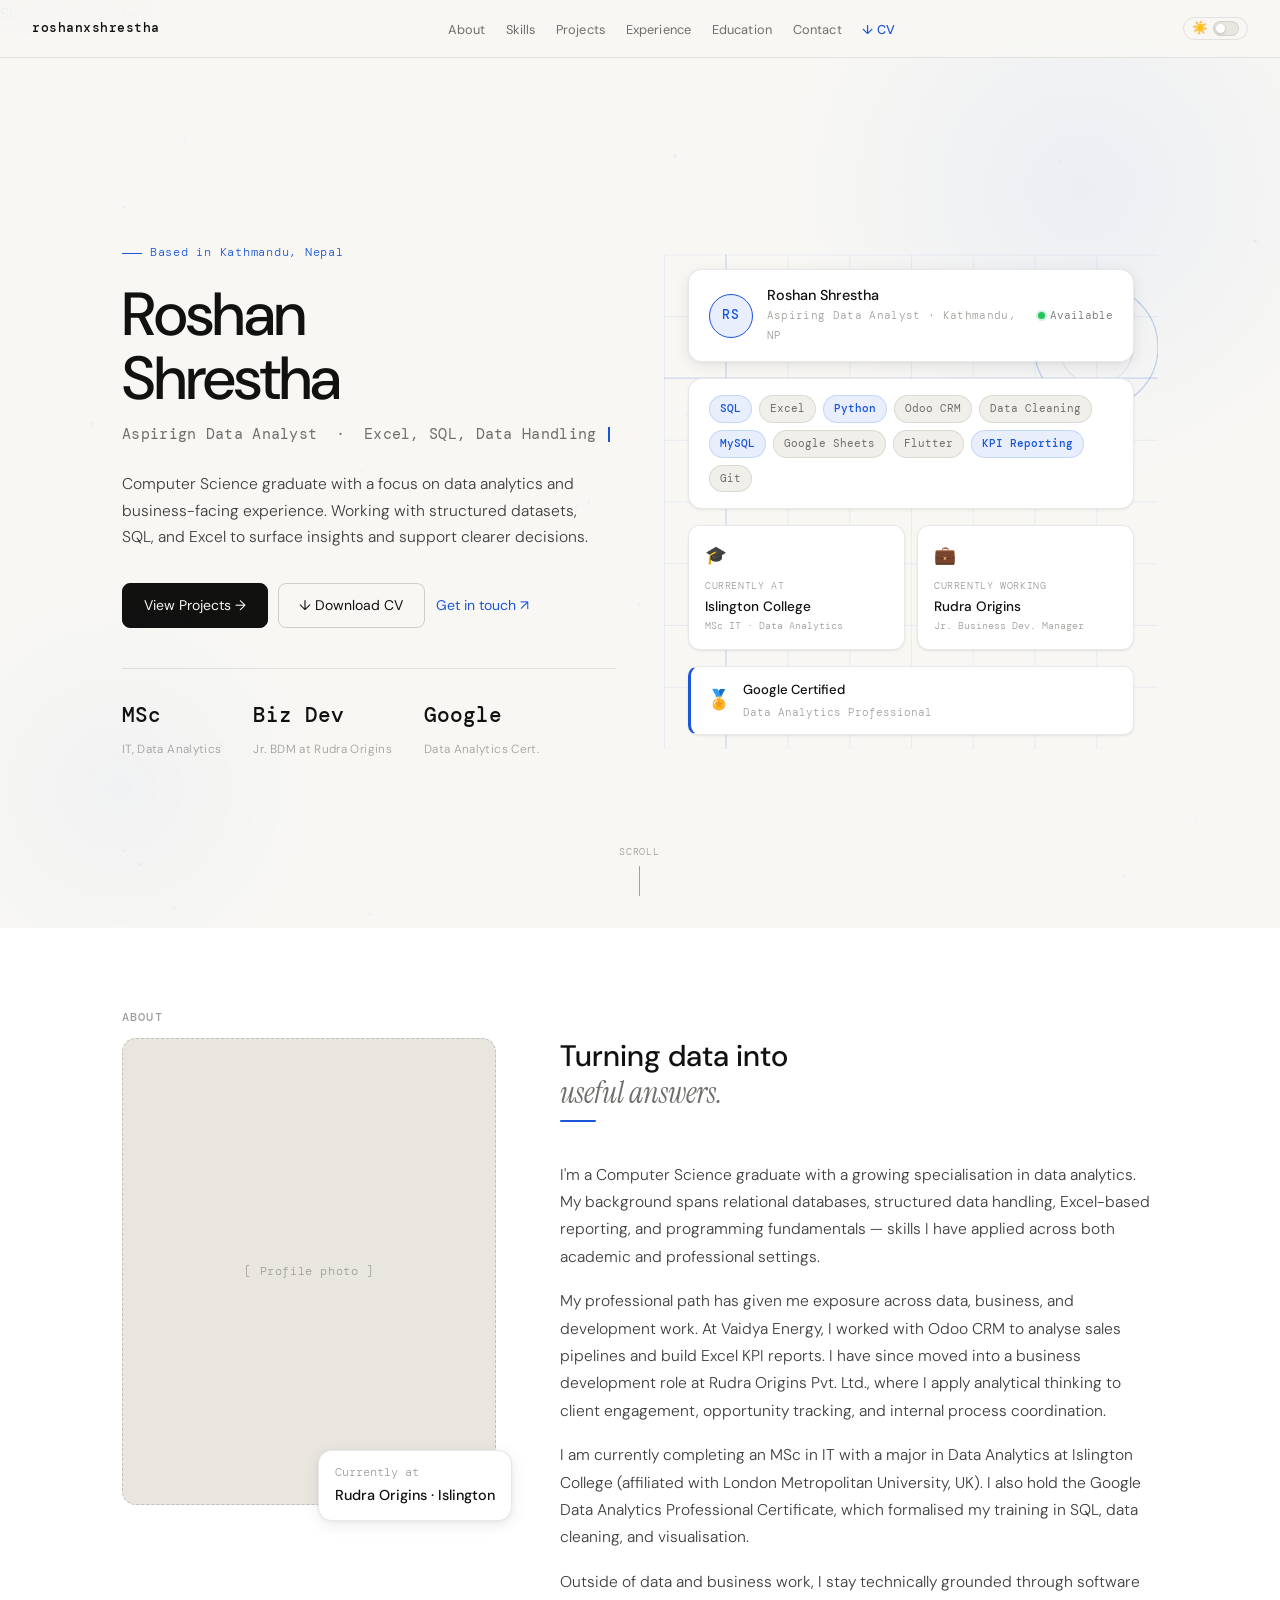
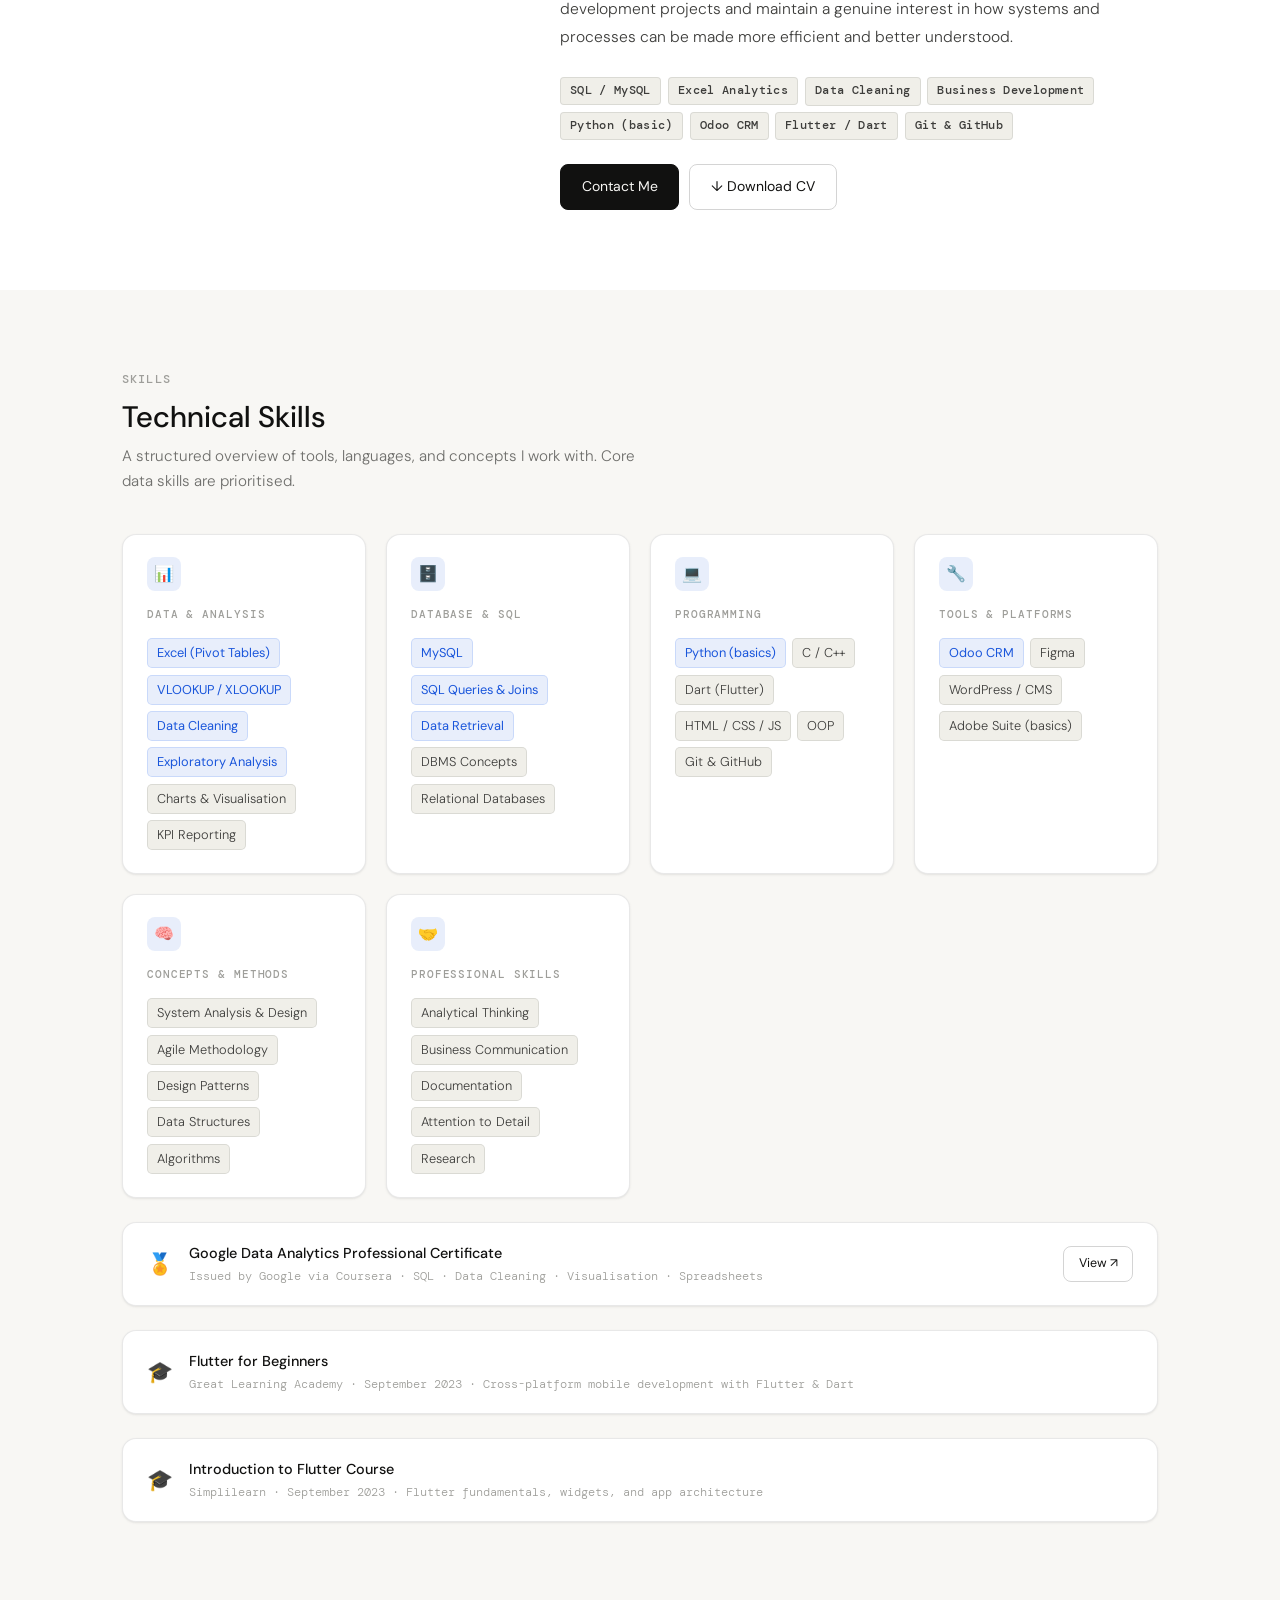
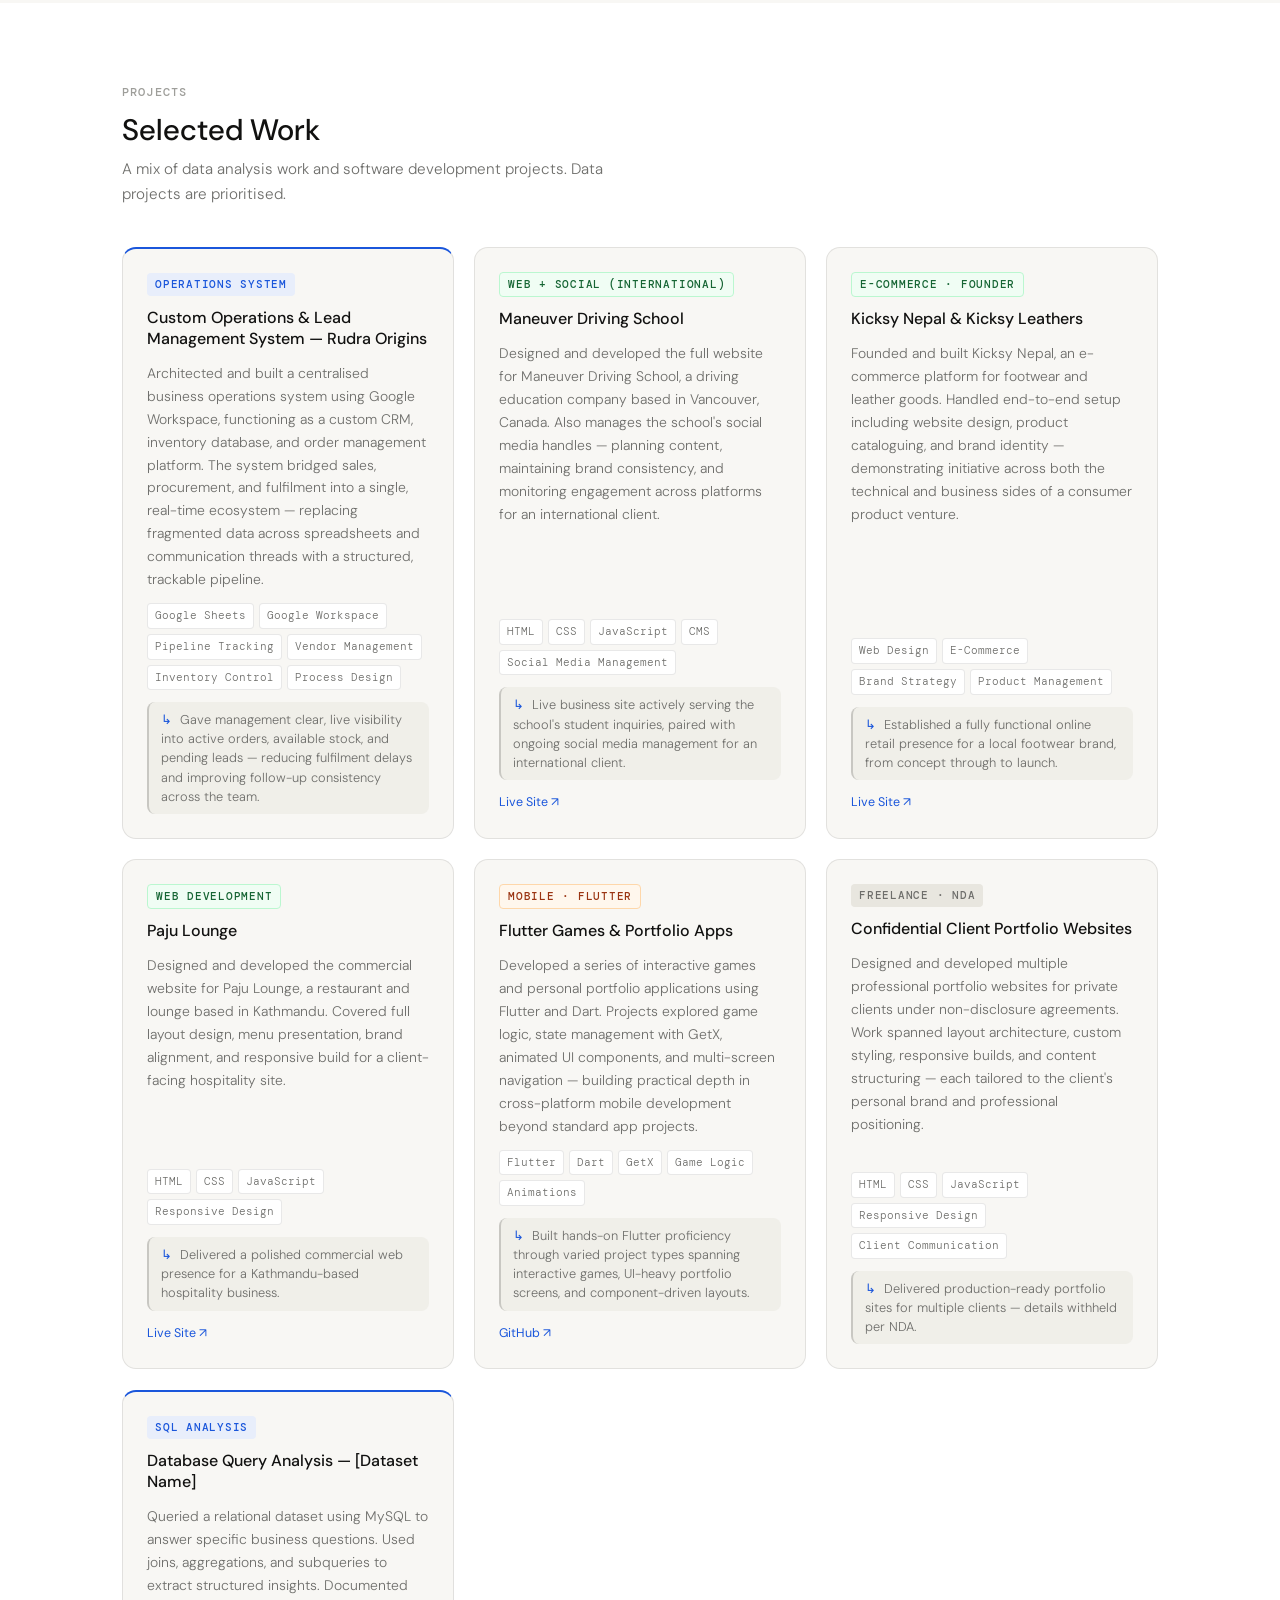
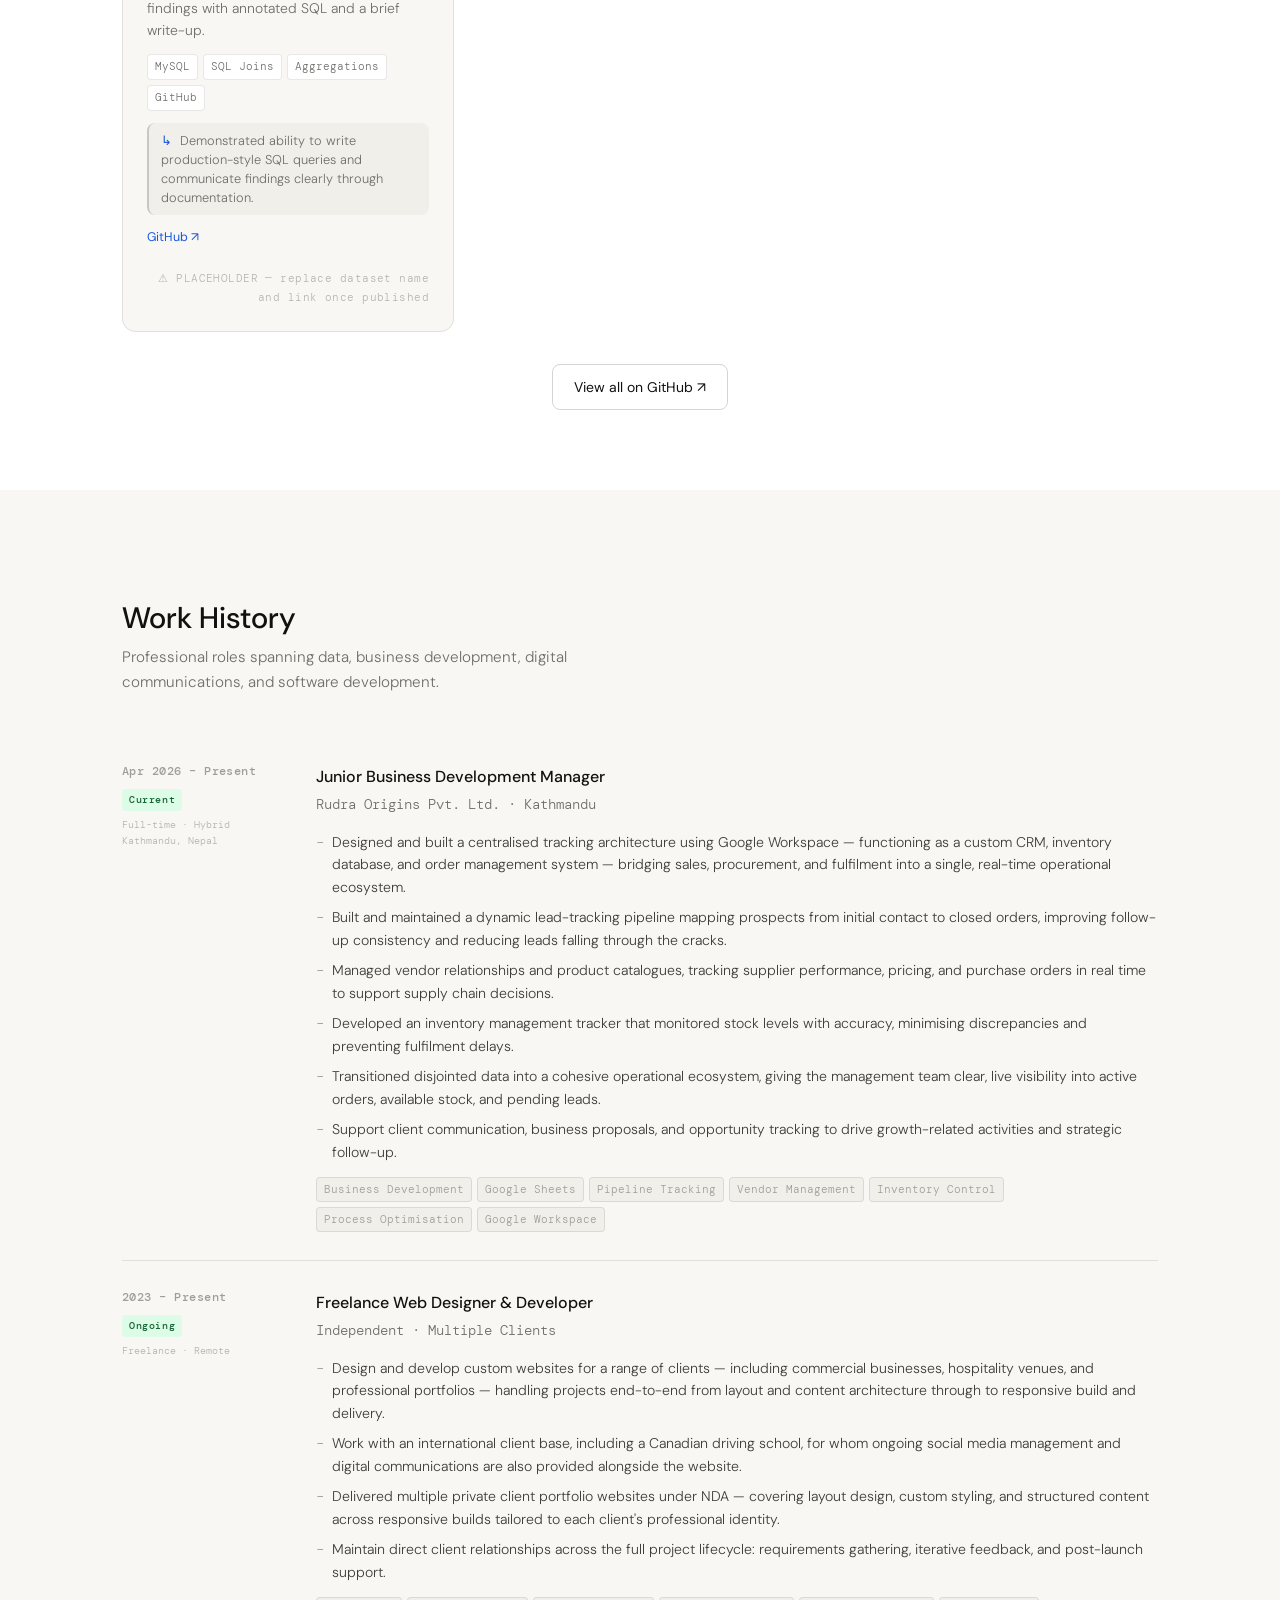
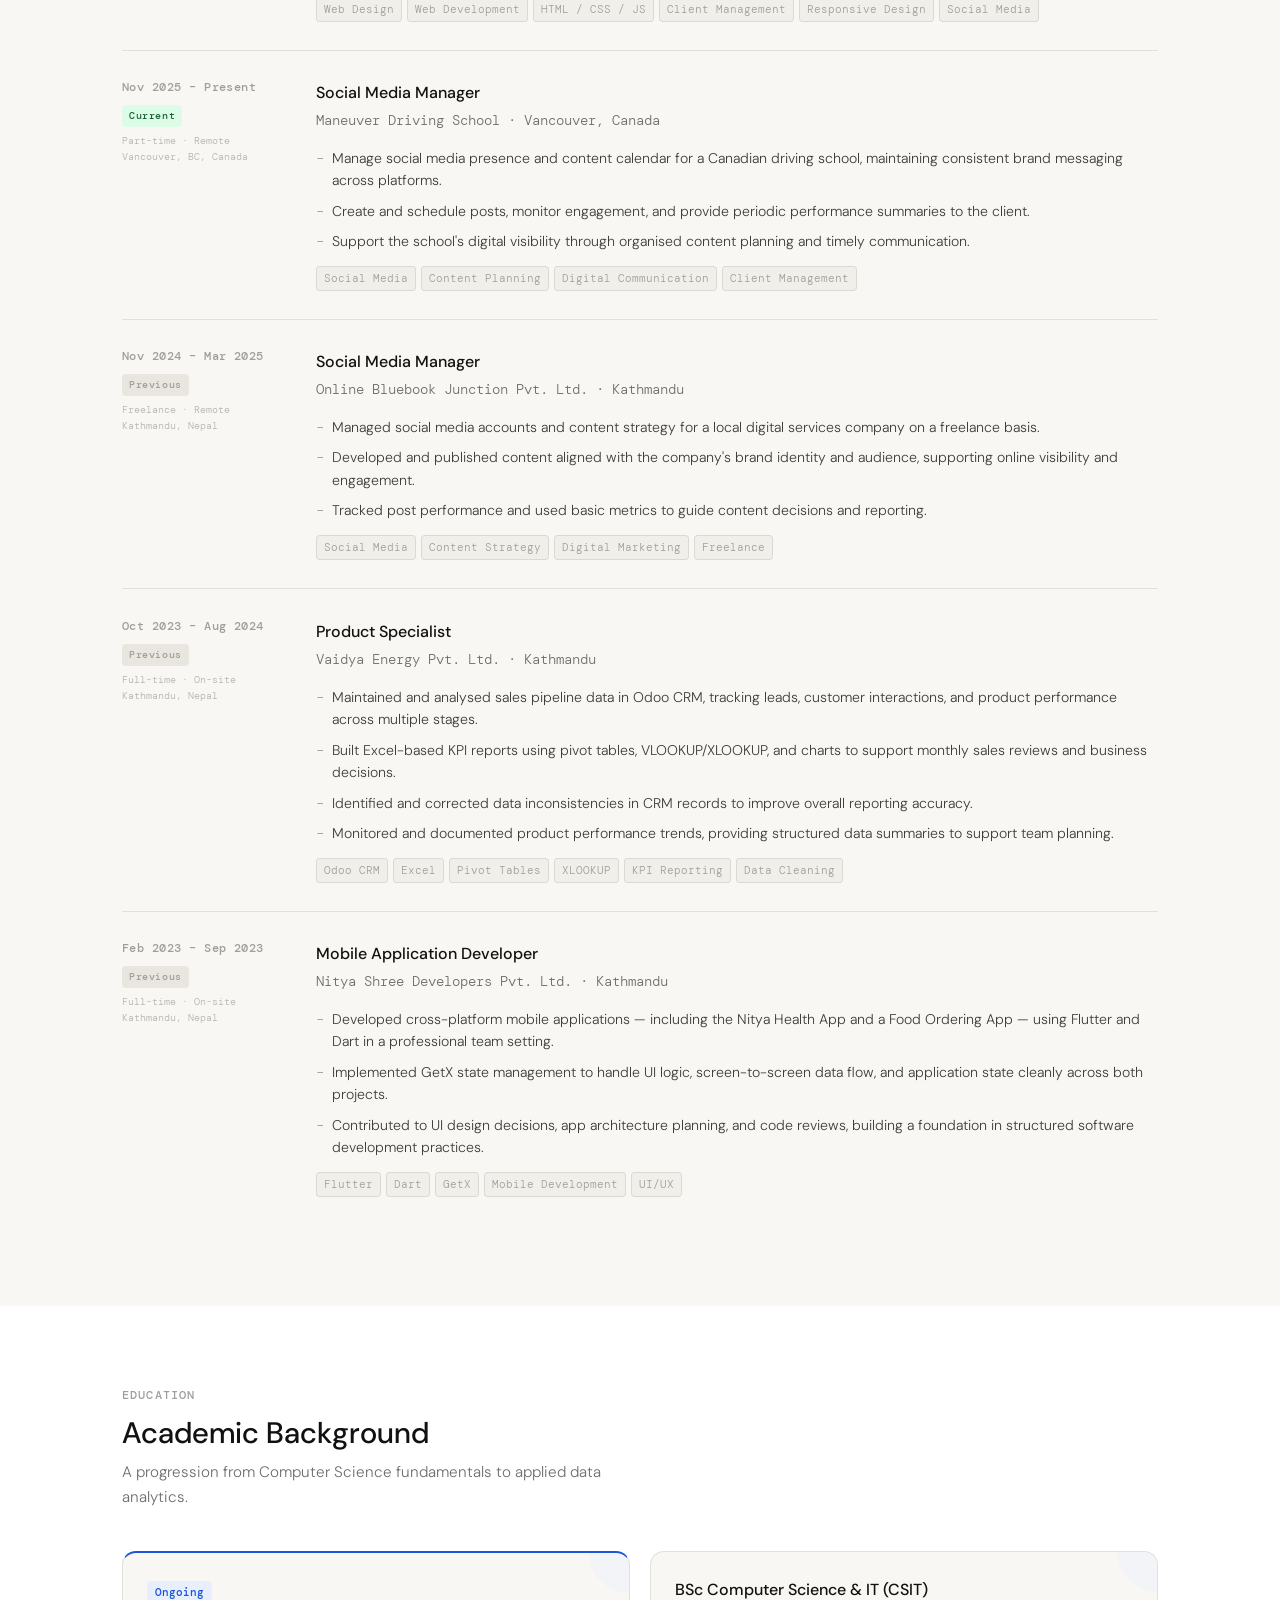
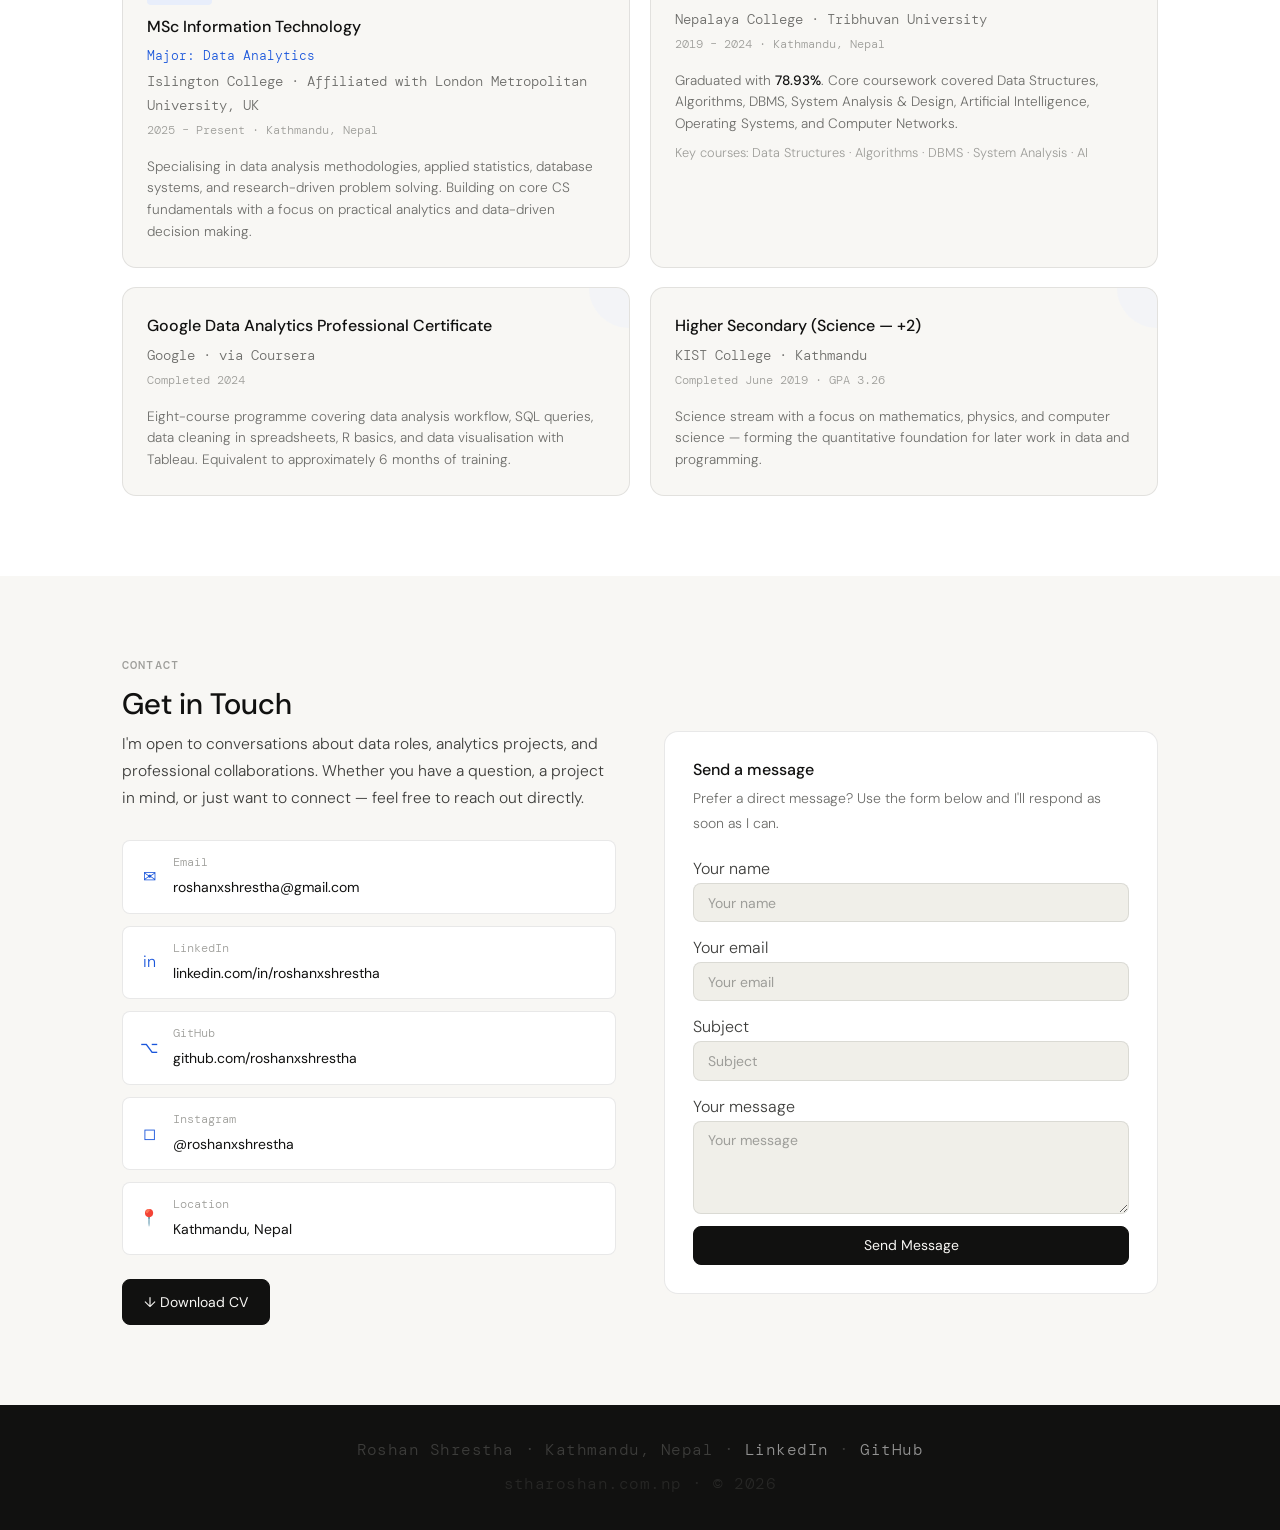
==== index.html @ 6e0be465 "2026 june" ====
<!doctype html>
<html lang="en" data-theme="light">
  <head>
    <meta charset="UTF-8" />
    <meta name="viewport" content="width=device-width, initial-scale=1.0" />

    <!-- ═══ PRIMARY SEO META ═══ -->
    <title>Roshan Shrestha | Aspiring Data Analyst in Kathmandu, Nepal</title>
    <meta
      name="description"
      content="Roshan Shrestha is a Data Analyst based in Kathmandu, Nepal. BSc CSIT graduate, MSc IT (Data Analytics) at Islington College. Skilled in SQL, Excel, Python, and data-driven problem solving. Junior Business Development Manager at Rudra Origins."
    />
    <meta
      name="keywords"
      content="Roshan Shrestha, Data Analyst Nepal, Data Analyst Kathmandu, Roshan Shrestha Kathmandu, roshanxshrestha, stharoshan, SQL analyst Nepal, Excel analyst Nepal, Islington College data analytics, BSc CSIT Nepal, data analyst portfolio Nepal, junior business development manager Nepal"
    />
    <meta name="author" content="Roshan Shrestha" />
    <meta
      name="robots"
      content="index, follow, max-image-preview:large, max-snippet:-1, max-video-preview:-1"
    />
    <meta
      name="theme-color"
      content="#f8f7f4"
      media="(prefers-color-scheme: light)"
    />
    <meta
      name="theme-color"
      content="#16151a"
      media="(prefers-color-scheme: dark)"
    />
    <link rel="canonical" href="https://stharoshan.com.np/" />

    <!-- ═══ OPEN GRAPH ═══ -->
    <meta property="og:type" content="profile" />
    <meta
      property="og:title"
      content="Roshan Shrestha | Data Analyst in Kathmandu, Nepal"
    />
    <meta
      property="og:description"
      content="Data Analyst based in Kathmandu — SQL, Excel, Data Handling & Programming. MSc IT (Data Analytics), Islington College. Google Data Analytics Certificate."
    />
    <meta
      property="og:image"
      content="https://stharoshan.com.np/assets/images/og-preview.png"
    />
    <meta property="og:image:width" content="1200" />
    <meta property="og:image:height" content="630" />
    <meta
      property="og:image:alt"
      content="Roshan Shrestha — Data Analyst, Kathmandu Nepal"
    />
    <meta property="og:url" content="https://stharoshan.com.np/" />
    <meta property="og:site_name" content="Roshan Shrestha Portfolio" />
    <meta property="og:locale" content="en_NP" />
    <meta property="profile:first_name" content="Roshan" />
    <meta property="profile:last_name" content="Shrestha" />
    <meta property="profile:username" content="roshanxshrestha" />

    <!-- ═══ TWITTER / X CARD ═══ -->
    <meta name="twitter:card" content="summary_large_image" />
    <meta
      name="twitter:title"
      content="Roshan Shrestha | Data Analyst in Kathmandu, Nepal"
    />
    <meta
      name="twitter:description"
      content="Data Analyst — SQL, Excel & Programming. MSc IT (Data Analytics) at Islington College, Kathmandu."
    />
    <meta
      name="twitter:image"
      content="https://stharoshan.com.np/assets/images/og-preview.png"
    />
    <meta name="twitter:image:alt" content="Roshan Shrestha — Data Analyst" />

    <!-- ═══ GEO / NEPAL TARGETING ═══ -->
    <meta name="geo.region" content="NP-BA" />
    <meta name="geo.placename" content="Kathmandu, Bagmati Province, Nepal" />
    <meta name="geo.position" content="27.7172;85.3240" />
    <meta name="ICBM" content="27.7172, 85.3240" />

    <!-- ═══ STRUCTURED DATA — Person (JSON-LD) ═══ -->
    <script type="application/ld+json">
      {
        "@context": "https://schema.org",
        "@type": "Person",
        "name": "Roshan Shrestha",
        "alternateName": [
          "roshanxshrestha",
          "stharoshan",
          "Roshan Shrestha Data Analyst"
        ],
        "url": "https://stharoshan.com.np",
        "image": "https://stharoshan.com.np/assets/images/roshan-shrestha.jpg",
        "sameAs": [
          "https://www.linkedin.com/in/roshanxshrestha/",
          "https://github.com/roshanxshrestha",
          "https://www.instagram.com/roshanxshrestha/"
        ],
        "jobTitle": "Data Analyst",
        "description": "Data Analyst based in Kathmandu, Nepal. Computer Science graduate with a focus on SQL, Excel, and data-driven problem solving. Currently pursuing MSc IT in Data Analytics at Islington College and working as Junior Business Development Manager at Rudra Origins.",
        "email": "roshanxshrestha@gmail.com",
        "address": {
          "@type": "PostalAddress",
          "addressLocality": "Kathmandu",
          "addressRegion": "Bagmati Province",
          "addressCountry": "NP"
        },
        "worksFor": {
          "@type": "Organization",
          "name": "Rudra Origins Pvt. Ltd.",
          "address": {
            "@type": "PostalAddress",
            "addressLocality": "Kathmandu",
            "addressCountry": "NP"
          }
        },
        "alumniOf": [
          {
            "@type": "CollegeOrUniversity",
            "name": "Islington College",
            "url": "https://islington.edu.np",
            "address": {
              "@type": "PostalAddress",
              "addressLocality": "Kathmandu",
              "addressCountry": "NP"
            }
          },
          {
            "@type": "CollegeOrUniversity",
            "name": "Tribhuvan University",
            "url": "https://tu.edu.np",
            "address": {
              "@type": "PostalAddress",
              "addressLocality": "Kathmandu",
              "addressCountry": "NP"
            }
          }
        ],
        "knowsAbout": [
          "Data Analysis",
          "SQL",
          "MySQL",
          "Microsoft Excel",
          "Python",
          "Data Cleaning",
          "KPI Reporting",
          "Business Development",
          "Flutter",
          "Odoo CRM",
          "Data Analytics"
        ],
        "hasCredential": [
          {
            "@type": "EducationalOccupationalCredential",
            "name": "MSc Information Technology (Data Analytics)",
            "credentialCategory": "degree",
            "recognizedBy": {
              "@type": "CollegeOrUniversity",
              "name": "London Metropolitan University, UK"
            }
          },
          {
            "@type": "EducationalOccupationalCredential",
            "name": "BSc Computer Science and Information Technology (CSIT)",
            "credentialCategory": "degree",
            "recognizedBy": {
              "@type": "CollegeOrUniversity",
              "name": "Tribhuvan University"
            }
          },
          {
            "@type": "EducationalOccupationalCredential",
            "name": "Google Data Analytics Professional Certificate",
            "credentialCategory": "certificate",
            "recognizedBy": { "@type": "Organization", "name": "Google" }
          }
        ]
      }
    </script>

    <!-- ═══ STRUCTURED DATA — WebSite + SearchAction ═══ -->
    <script type="application/ld+json">
      {
        "@context": "https://schema.org",
        "@type": "WebSite",
        "name": "Roshan Shrestha Portfolio",
        "url": "https://stharoshan.com.np",
        "description": "Portfolio of Roshan Shrestha — Data Analyst in Kathmandu, Nepal",
        "author": { "@type": "Person", "name": "Roshan Shrestha" },
        "inLanguage": "en",
        "copyrightYear": "2026",
        "potentialAction": {
          "@type": "SearchAction",
          "target": {
            "@type": "EntryPoint",
            "urlTemplate": "https://stharoshan.com.np/#contact"
          },
          "query-input": "required name=search_term_string"
        }
      }
    </script>

    <!-- ═══ STRUCTURED DATA — BreadcrumbList ═══ -->
    <script type="application/ld+json">
      {
        "@context": "https://schema.org",
        "@type": "BreadcrumbList",
        "itemListElement": [
          {
            "@type": "ListItem",
            "position": 1,
            "name": "Home",
            "item": "https://stharoshan.com.np/"
          },
          {
            "@type": "ListItem",
            "position": 2,
            "name": "About",
            "item": "https://stharoshan.com.np/#about"
          },
          {
            "@type": "ListItem",
            "position": 3,
            "name": "Skills",
            "item": "https://stharoshan.com.np/#skills"
          },
          {
            "@type": "ListItem",
            "position": 4,
            "name": "Projects",
            "item": "https://stharoshan.com.np/#projects"
          },
          {
            "@type": "ListItem",
            "position": 5,
            "name": "Experience",
            "item": "https://stharoshan.com.np/#experience"
          },
          {
            "@type": "ListItem",
            "position": 6,
            "name": "Education",
            "item": "https://stharoshan.com.np/#education"
          },
          {
            "@type": "ListItem",
            "position": 7,
            "name": "Contact",
            "item": "https://stharoshan.com.np/#contact"
          }
        ]
      }
    </script>

    <!-- ═══ FAVICONS ═══ -->
    <link
      rel="icon"
      href="./assets/images/favicon/favicon.ico"
      type="image/x-icon"
    />
    <link
      rel="icon"
      href="./assets/images/favicon-192x192.png"
      sizes="192x192"
      type="image/png"
    />
    <link
      rel="icon"
      href="./assets/images/favicon-512x512.png"
      sizes="512x512"
      type="image/png"
    />
    <link
      rel="apple-touch-icon"
      href="./assets/images/apple-touch-icon.png"
      sizes="180x180"
    />
    <link rel="manifest" href="./site.webmanifest" />

    <!-- ═══ FONTS ═══ -->
    <link rel="preconnect" href="https://fonts.googleapis.com" />
    <link rel="preconnect" href="https://fonts.gstatic.com" crossorigin />
    <link
      rel="preload"
      as="style"
      href="https://fonts.googleapis.com/css2?family=DM+Mono:ital,wght@0,400;0,500&family=Instrument+Serif:ital@1&family=DM+Sans:opsz,wght@9..40,300;9..40,400;9..40,500&display=swap"
    />
    <link
      href="https://fonts.googleapis.com/css2?family=DM+Mono:ital,wght@0,400;0,500&family=Instrument+Serif:ital@1&family=DM+Sans:opsz,wght@9..40,300;9..40,400;9..40,500&display=swap"
      rel="stylesheet"
    />

    <!-- ═══ STYLESHEETS ═══ -->
    <link rel="stylesheet" href="./assets/css/style.css" />
    <link rel="stylesheet" href="./assets/css/animations.css" />

    <!-- ═══ THEME INIT — must be before paint ═══ -->
    <script>
      (function () {
        try {
          var s = localStorage.getItem("rs-theme");
          var m = window.matchMedia("(prefers-color-scheme: dark)").matches
            ? "dark"
            : "light";
          document.documentElement.setAttribute("data-theme", s || m);
        } catch (e) {
          document.documentElement.setAttribute("data-theme", "light");
        }
      })();
    </script>
  </head>
  <body>
    <!-- ── PAGE LOADER ─────────────────────────────────────── -->
    <div id="page-loader" role="status" aria-label="Loading portfolio">
      <div class="loader-name" aria-hidden="true">roshanxshrestha</div>
      <div class="loader-bar" aria-hidden="true">
        <div class="loader-bar-fill"></div>
      </div>
    </div>

    <!-- ── SCROLL PROGRESS ────────────────────────────────── -->
    <div
      id="scroll-progress"
      aria-hidden="true"
      role="progressbar"
      aria-valuemin="0"
      aria-valuemax="100"
    ></div>

    <!-- ── CUSTOM CURSOR (desktop only, hidden via CSS on touch) ── -->
    <div id="cursor-dot" aria-hidden="true"></div>
    <div id="cursor-ring" aria-hidden="true"></div>

    <!-- ── SKIP TO CONTENT (accessibility) ───────────────── -->
    <a href="#about" class="skip-link">Skip to main content</a>

    <!-- ══════════════════════════════
     NAVIGATION
══════════════════════════════ -->
    <nav role="navigation" aria-label="Main navigation">
      <div class="nav-inner">
        <a href="#home" class="nav-logo" aria-label="Roshan Shrestha — Home"
          >roshanxshrestha</a
        >

        <ul class="nav-links" role="list">
          <li><a href="#about">About</a></li>
          <li><a href="#skills">Skills</a></li>
          <li><a href="#projects">Projects</a></li>
          <li><a href="#experience">Experience</a></li>
          <li><a href="#education">Education</a></li>
          <li><a href="#contact">Contact</a></li>
          <li>
            <a
              href="./assets/pdf/RoshanShrestha_CV.pdf"
              target="_blank"
              rel="noopener noreferrer"
              class="nav-cv-link"
              aria-label="Download CV (opens PDF)"
              >↓ CV</a
            >
          </li>
        </ul>

        <button
          class="theme-toggle"
          id="themeToggle"
          aria-label="Switch to dark mode"
          type="button"
        >
          <span class="toggle-icon" id="toggleIcon" aria-hidden="true">☀️</span>
          <div class="toggle-track" aria-hidden="true">
            <div class="toggle-knob"></div>
          </div>
        </button>

        <button
          class="nav-burger"
          id="navBurger"
          aria-label="Open navigation menu"
          aria-expanded="false"
          aria-controls="navDrawer"
          type="button"
        >
          <span></span><span></span><span></span>
        </button>
      </div>
    </nav>

    <!-- Mobile drawer — theme toggle row included -->
    <nav
      class="nav-drawer"
      id="navDrawer"
      aria-label="Mobile navigation"
      aria-hidden="true"
    >
      <a href="#about">About</a>
      <a href="#skills">Skills</a>
      <a href="#projects">Projects</a>
      <a href="#experience">Experience</a>
      <a href="#education">Education</a>
      <a href="#contact">Contact</a>
      <a
        href="./assets/pdf/RoshanShrestha_CV.pdf"
        target="_blank"
        rel="noopener noreferrer"
        style="color: var(--accent); font-weight: 500"
        >↓ Download CV</a
      >
      <div class="drawer-theme-row">
        <span class="drawer-theme-label">Switch Theme</span>
        <button
          class="theme-toggle-drawer"
          id="themeToggleMobile"
          aria-label="Toggle theme"
          type="button"
        >
          <span
            class="toggle-icon-mobile"
            id="toggleIconMobile"
            aria-hidden="true"
            >☀️</span
          >
          <div class="toggle-track" aria-hidden="true">
            <div class="toggle-knob"></div>
          </div>
        </button>
      </div>
    </nav>

    <!-- ══════════════════════════════
     HERO
══════════════════════════════ -->
    <section id="home" aria-labelledby="hero-name">
      <canvas id="hero-canvas" aria-hidden="true"></canvas>
      <div class="container">
        <div class="hero-grid">
          <!-- ── LEFT: content ── -->
          <div class="hero-left">
            <p class="hero-mono">Based in Kathmandu, Nepal</p>
            <h1 class="hero-name" id="hero-name">Roshan<br />Shrestha</h1>
            <p
              class="hero-title"
              aria-label="Data Analyst — Excel, SQL, Data Handling and Programming"
            >
              Aspirign Data Analyst &nbsp;·&nbsp; Excel, SQL, Data Handling
              &amp; Programming
            </p>

            <p class="hero-desc">
              Computer Science graduate with a focus on data analytics and
              business-facing experience. Working with structured datasets, SQL,
              and Excel to surface insights and support clearer decisions.
            </p>

            <div class="hero-ctas">
              <a href="#projects" class="btn btn-primary">View Projects →</a>
              <a
                href="./assets/pdf/RoshanShrestha_CV.pdf"
                target="_blank"
                rel="noopener noreferrer"
                class="btn btn-outline"
                >↓ Download CV</a
              >
              <a href="#contact" class="btn btn-ghost">Get in touch ↗</a>
            </div>

            <div class="hero-stats" aria-label="Key credentials">
              <div class="stat-item">
                <span class="stat-num">MSc</span>
                <span class="stat-label">IT, Data Analytics</span>
              </div>
              <div class="stat-item">
                <span class="stat-num">Biz Dev</span>
                <span class="stat-label">Jr. BDM at Rudra Origins</span>
              </div>
              <div class="stat-item">
                <span class="stat-num">Google</span>
                <span class="stat-label">Data Analytics Cert.</span>
              </div>
            </div>
          </div>

          <!-- ── RIGHT: visual panel ── -->
          <div class="hero-right" aria-hidden="true">
            <!-- Profile card -->
            <div class="hero-card hero-card-profile">
              <div class="hero-avatar">RS</div>
              <div>
                <div class="hero-card-name">Roshan Shrestha</div>
                <div class="hero-card-role">
                  Aspiring Data Analyst · Kathmandu, NP
                </div>
              </div>
              <div class="hero-card-status">
                <span class="hero-status-dot"></span>Available
              </div>
            </div>

            <!-- Skill pill cluster -->
            <div class="hero-pill-cluster">
              <span class="hero-pill hero-pill-accent">SQL</span>
              <span class="hero-pill">Excel</span>
              <span class="hero-pill hero-pill-accent">Python</span>
              <span class="hero-pill">Odoo CRM</span>
              <span class="hero-pill">Data Cleaning</span>
              <span class="hero-pill hero-pill-accent">MySQL</span>
              <span class="hero-pill">Google Sheets</span>
              <span class="hero-pill">Flutter</span>
              <span class="hero-pill hero-pill-accent">KPI Reporting</span>
              <span class="hero-pill">Git</span>
            </div>

            <!-- Mini stat cards -->
            <div class="hero-mini-cards">
              <div class="hero-mini-card">
                <div class="hero-mini-icon">🎓</div>
                <div class="hero-mini-label">Currently at</div>
                <div class="hero-mini-val">Islington College</div>
                <div class="hero-mini-sub">MSc IT · Data Analytics</div>
              </div>
              <div class="hero-mini-card">
                <div class="hero-mini-icon">💼</div>
                <div class="hero-mini-label">Currently working</div>
                <div class="hero-mini-val">Rudra Origins</div>
                <div class="hero-mini-sub">Jr. Business Dev. Manager</div>
              </div>
            </div>

            <!-- Floating credential badge -->
            <div class="hero-badge-float">
              <span class="hero-badge-icon">🏅</span>
              <div>
                <div class="hero-badge-title">Google Certified</div>
                <div class="hero-badge-sub">Data Analytics Professional</div>
              </div>
            </div>

            <!-- Decorative grid lines (SVG) -->
            <svg
              class="hero-grid-svg"
              viewBox="0 0 320 320"
              xmlns="http://www.w3.org/2000/svg"
              aria-hidden="true"
            >
              <defs>
                <pattern
                  id="heroGrid"
                  x="0"
                  y="0"
                  width="40"
                  height="40"
                  patternUnits="userSpaceOnUse"
                >
                  <path
                    d="M 40 0 L 0 0 0 40"
                    fill="none"
                    stroke="currentColor"
                    stroke-width="0.5"
                    opacity="0.18"
                  />
                </pattern>
              </defs>
              <rect width="320" height="320" fill="url(#heroGrid)" />
              <!-- Accent circle -->
              <circle
                cx="280"
                cy="60"
                r="40"
                fill="none"
                stroke="currentColor"
                stroke-width="0.8"
                opacity="0.25"
              />
              <circle
                cx="280"
                cy="60"
                r="24"
                fill="none"
                stroke="currentColor"
                stroke-width="0.5"
                opacity="0.18"
              />
              <circle
                cx="280"
                cy="60"
                r="8"
                fill="currentColor"
                opacity="0.12"
              />
              <!-- Cross-hairs -->
              <line
                x1="40"
                y1="0"
                x2="40"
                y2="320"
                stroke="currentColor"
                stroke-width="1"
                opacity="0.12"
              />
              <line
                x1="0"
                y1="80"
                x2="320"
                y2="80"
                stroke="currentColor"
                stroke-width="1"
                opacity="0.12"
              />
            </svg>
          </div>
        </div>
      </div>

      <div class="scroll-hint" aria-hidden="true">
        <span>scroll</span>
        <div class="scroll-line"></div>
      </div>
    </section>

    <!-- ══════════════════════════════
     ABOUT
══════════════════════════════ -->
    <main id="main-content">
      <section id="about" aria-labelledby="about-heading">
        <div class="container">
          <span class="section-eyebrow">About</span>
          <div class="about-grid">
            <div class="about-photo-wrap">
              <!--
          REPLACE with your actual photo:
          <img src="./assets/images/roshan-shrestha.jpg"
               alt="Roshan Shrestha — Data Analyst based in Kathmandu, Nepal"
               class="about-photo" width="400" height="500" loading="eager">
        -->
              <div
                class="about-photo-placeholder"
                role="img"
                aria-label="Profile photo placeholder"
              >
                [ Profile photo ]
              </div>
              <div class="about-badge" aria-hidden="true">
                <div class="about-badge-label">Currently at</div>
                <div class="about-badge-value">Rudra Origins · Islington</div>
              </div>
            </div>

            <div class="about-text">
              <h2 class="section-heading" id="about-heading">
                Turning data into<br />
                <em
                  style="
                    font-family: &quot;Instrument Serif&quot;, Georgia, serif;
                    font-style: italic;
                    font-weight: 400;
                    color: var(--ink-3);
                  "
                  >useful answers.</em
                >
              </h2>
              <div class="section-divider" aria-hidden="true"></div>

              <p>
                I'm a Computer Science graduate with a growing specialisation in
                data analytics. My background spans relational databases,
                structured data handling, Excel-based reporting, and programming
                fundamentals — skills I have applied across both academic and
                professional settings.
              </p>

              <p>
                My professional path has given me exposure across data,
                business, and development work. At Vaidya Energy, I worked with
                Odoo CRM to analyse sales pipelines and build Excel KPI reports.
                I have since moved into a business development role at Rudra
                Origins Pvt. Ltd., where I apply analytical thinking to client
                engagement, opportunity tracking, and internal process
                coordination.
              </p>

              <p>
                I am currently completing an MSc in IT with a major in Data
                Analytics at Islington College (affiliated with London
                Metropolitan University, UK). I also hold the Google Data
                Analytics Professional Certificate, which formalised my training
                in SQL, data cleaning, and visualisation.
              </p>

              <p>
                Outside of data and business work, I stay technically grounded
                through software development projects and maintain a genuine
                interest in how systems and processes can be made more efficient
                and better understood.
              </p>

              <div class="about-pills" aria-label="Key skills">
                <span class="pill">SQL / MySQL</span>
                <span class="pill">Excel Analytics</span>
                <span class="pill">Data Cleaning</span>
                <span class="pill">Business Development</span>
                <span class="pill">Python (basic)</span>
                <span class="pill">Odoo CRM</span>
                <span class="pill">Flutter / Dart</span>
                <span class="pill">Git &amp; GitHub</span>
              </div>

              <div style="display: flex; gap: 10px; flex-wrap: wrap">
                <a href="#contact" class="btn btn-primary">Contact Me</a>
                <a
                  href="./assets/pdf/RoshanShrestha_CV.pdf"
                  target="_blank"
                  rel="noopener noreferrer"
                  class="btn btn-outline"
                  >↓ Download CV</a
                >
              </div>
            </div>
          </div>
        </div>
      </section>

      <!-- ══════════════════════════════
     SKILLS
══════════════════════════════ -->
      <section id="skills" aria-labelledby="skills-heading">
        <div class="container">
          <span class="section-eyebrow">Skills</span>
          <h2 class="section-heading" id="skills-heading">Technical Skills</h2>
          <p class="section-sub">
            A structured overview of tools, languages, and concepts I work with.
            Core data skills are prioritised.
          </p>

          <div
            class="skills-grid dynamic-container"
            role="list"
            aria-label="Skill categories"
          >
            <div class="skill-category" role="listitem">
              <div class="skill-cat-icon" aria-hidden="true">📊</div>
              <div class="skill-cat-name">Data &amp; Analysis</div>
              <div class="skill-tags">
                <span class="skill-tag primary">Excel (Pivot Tables)</span>
                <span class="skill-tag primary">VLOOKUP / XLOOKUP</span>
                <span class="skill-tag primary">Data Cleaning</span>
                <span class="skill-tag primary">Exploratory Analysis</span>
                <span class="skill-tag">Charts &amp; Visualisation</span>
                <span class="skill-tag">KPI Reporting</span>
              </div>
            </div>

            <div class="skill-category" role="listitem">
              <div class="skill-cat-icon" aria-hidden="true">🗄️</div>
              <div class="skill-cat-name">Database &amp; SQL</div>
              <div class="skill-tags">
                <span class="skill-tag primary">MySQL</span>
                <span class="skill-tag primary">SQL Queries &amp; Joins</span>
                <span class="skill-tag primary">Data Retrieval</span>
                <span class="skill-tag">DBMS Concepts</span>
                <span class="skill-tag">Relational Databases</span>
              </div>
            </div>

            <div class="skill-category" role="listitem">
              <div class="skill-cat-icon" aria-hidden="true">💻</div>
              <div class="skill-cat-name">Programming</div>
              <div class="skill-tags">
                <span class="skill-tag primary">Python (basics)</span>
                <span class="skill-tag">C / C++</span>
                <span class="skill-tag">Dart (Flutter)</span>
                <span class="skill-tag">HTML / CSS / JS</span>
                <span class="skill-tag">OOP</span>
                <span class="skill-tag">Git &amp; GitHub</span>
              </div>
            </div>

            <div class="skill-category" role="listitem">
              <div class="skill-cat-icon" aria-hidden="true">🔧</div>
              <div class="skill-cat-name">Tools &amp; Platforms</div>
              <div class="skill-tags">
                <span class="skill-tag primary">Odoo CRM</span>
                <span class="skill-tag">Figma</span>
                <span class="skill-tag">WordPress / CMS</span>
                <span class="skill-tag">Adobe Suite (basics)</span>
              </div>
            </div>

            <div class="skill-category" role="listitem">
              <div class="skill-cat-icon" aria-hidden="true">🧠</div>
              <div class="skill-cat-name">Concepts &amp; Methods</div>
              <div class="skill-tags">
                <span class="skill-tag">System Analysis &amp; Design</span>
                <span class="skill-tag">Agile Methodology</span>
                <span class="skill-tag">Design Patterns</span>
                <span class="skill-tag">Data Structures</span>
                <span class="skill-tag">Algorithms</span>
              </div>
            </div>

            <div class="skill-category" role="listitem">
              <div class="skill-cat-icon" aria-hidden="true">🤝</div>
              <div class="skill-cat-name">Professional Skills</div>
              <div class="skill-tags">
                <span class="skill-tag">Analytical Thinking</span>
                <span class="skill-tag">Business Communication</span>
                <span class="skill-tag">Documentation</span>
                <span class="skill-tag">Attention to Detail</span>
                <span class="skill-tag">Research</span>
              </div>
            </div>
          </div>

          <!-- Certifications — dynamically populated by sheets.js; static content is fallback -->
          <div class="certs-container">
            <div class="cert-strip reveal">
              <div class="cert-icon" aria-hidden="true">🏅</div>
              <div class="cert-text">
                <div class="cert-name">
                  Google Data Analytics Professional Certificate
                </div>
                <div class="cert-by">
                  Issued by Google via Coursera · SQL · Data Cleaning ·
                  Visualisation · Spreadsheets
                </div>
              </div>
              <a
                href="https://www.coursera.org/professional-certificates/google-data-analytics"
                target="_blank"
                rel="noopener noreferrer"
                class="btn btn-outline"
                aria-label="View Google Data Analytics Certificate (opens Coursera)"
                style="
                  font-size: 0.78rem;
                  padding: 0.4rem 0.9rem;
                  flex-shrink: 0;
                "
                >View ↗</a
              >
            </div>

            <div class="cert-strip reveal">
              <div class="cert-icon" aria-hidden="true">🎓</div>
              <div class="cert-text">
                <div class="cert-name">Flutter for Beginners</div>
                <div class="cert-by">
                  Great Learning Academy · September 2023 · Cross-platform
                  mobile development with Flutter &amp; Dart
                </div>
              </div>
            </div>

            <div class="cert-strip reveal">
              <div class="cert-icon" aria-hidden="true">🎓</div>
              <div class="cert-text">
                <div class="cert-name">Introduction to Flutter Course</div>
                <div class="cert-by">
                  Simplilearn · September 2023 · Flutter fundamentals, widgets,
                  and app architecture
                </div>
              </div>
            </div>
          </div>
        </div>
      </section>

      <!-- ══════════════════════════════
     PROJECTS
══════════════════════════════ -->
      <section id="projects" aria-labelledby="projects-heading">
        <div class="container">
          <span class="section-eyebrow">Projects</span>
          <h2 class="section-heading" id="projects-heading">Selected Work</h2>
          <p class="section-sub">
            A mix of data analysis work and software development projects. Data
            projects are prioritised.
          </p>

          <div class="projects-grid" role="list" aria-label="Project portfolio">
            <!-- SYSTEM: Rudra Origins Operations -->
            <article class="project-card data" role="listitem">
              <span class="project-type-badge badge-data"
                >Operations System</span
              >
              <h3 class="project-title">
                Custom Operations &amp; Lead Management System — Rudra Origins
              </h3>
              <p class="project-summary">
                Architected and built a centralised business operations system
                using Google Workspace, functioning as a custom CRM, inventory
                database, and order management platform. The system bridged
                sales, procurement, and fulfilment into a single, real-time
                ecosystem — replacing fragmented data across spreadsheets and
                communication threads with a structured, trackable pipeline.
              </p>
              <div class="project-tools" aria-label="Tools used">
                <span class="project-tool">Google Sheets</span>
                <span class="project-tool">Google Workspace</span>
                <span class="project-tool">Pipeline Tracking</span>
                <span class="project-tool">Vendor Management</span>
                <span class="project-tool">Inventory Control</span>
                <span class="project-tool">Process Design</span>
              </div>
              <div class="project-outcome">
                Gave management clear, live visibility into active orders,
                available stock, and pending leads — reducing fulfilment delays
                and improving follow-up consistency across the team.
              </div>
            </article>

            <!-- WEB: Maneuver Driving School -->
            <article class="project-card" role="listitem">
              <span class="project-type-badge badge-web"
                >Web + Social (International)</span
              >
              <h3 class="project-title">Maneuver Driving School</h3>
              <p class="project-summary">
                Designed and developed the full website for Maneuver Driving
                School, a driving education company based in Vancouver, Canada.
                Also manages the school's social media handles — planning
                content, maintaining brand consistency, and monitoring
                engagement across platforms for an international client.
              </p>
              <div class="project-tools" aria-label="Tools used">
                <span class="project-tool">HTML</span>
                <span class="project-tool">CSS</span>
                <span class="project-tool">JavaScript</span>
                <span class="project-tool">CMS</span>
                <span class="project-tool">Social Media Management</span>
              </div>
              <div class="project-outcome">
                Live business site actively serving the school's student
                inquiries, paired with ongoing social media management for an
                international client.
              </div>
              <div class="project-links">
                <a
                  href="https://maneuverdrivingschool.ca/"
                  target="_blank"
                  rel="noopener noreferrer"
                  class="project-link"
                  >Live Site ↗</a
                >
              </div>
            </article>

            <!-- ECOMMERCE: Kicksy Nepal -->
            <article class="project-card" role="listitem">
              <span class="project-type-badge badge-web"
                >E-Commerce · Founder</span
              >
              <h3 class="project-title">Kicksy Nepal &amp; Kicksy Leathers</h3>
              <p class="project-summary">
                Founded and built Kicksy Nepal, an e-commerce platform for
                footwear and leather goods. Handled end-to-end setup including
                website design, product cataloguing, and brand identity —
                demonstrating initiative across both the technical and business
                sides of a consumer product venture.
              </p>
              <div class="project-tools" aria-label="Tools used">
                <span class="project-tool">Web Design</span>
                <span class="project-tool">E-Commerce</span>
                <span class="project-tool">Brand Strategy</span>
                <span class="project-tool">Product Management</span>
              </div>
              <div class="project-outcome">
                Established a fully functional online retail presence for a
                local footwear brand, from concept through to launch.
              </div>
              <div class="project-links">
                <a
                  href="https://kicksy.com.np/"
                  target="_blank"
                  rel="noopener noreferrer"
                  class="project-link"
                  >Live Site ↗</a
                >
              </div>
            </article>

            <!-- WEB: Paju Lounge -->
            <article class="project-card" role="listitem">
              <span class="project-type-badge badge-web">Web Development</span>
              <h3 class="project-title">Paju Lounge</h3>
              <p class="project-summary">
                Designed and developed the commercial website for Paju Lounge, a
                restaurant and lounge based in Kathmandu. Covered full layout
                design, menu presentation, brand alignment, and responsive build
                for a client-facing hospitality site.
              </p>
              <div class="project-tools" aria-label="Tools used">
                <span class="project-tool">HTML</span>
                <span class="project-tool">CSS</span>
                <span class="project-tool">JavaScript</span>
                <span class="project-tool">Responsive Design</span>
              </div>
              <div class="project-outcome">
                Delivered a polished commercial web presence for a
                Kathmandu-based hospitality business.
              </div>
              <div class="project-links">
                <a
                  href="https://pajulounge.com.np"
                  target="_blank"
                  rel="noopener noreferrer"
                  class="project-link"
                  >Live Site ↗</a
                >
              </div>
            </article>

            <!-- APP: Flutter Games & Portfolios -->
            <article class="project-card" role="listitem">
              <span class="project-type-badge badge-app">Mobile · Flutter</span>
              <h3 class="project-title">Flutter Games &amp; Portfolio Apps</h3>
              <p class="project-summary">
                Developed a series of interactive games and personal portfolio
                applications using Flutter and Dart. Projects explored game
                logic, state management with GetX, animated UI components, and
                multi-screen navigation — building practical depth in
                cross-platform mobile development beyond standard app projects.
              </p>
              <div class="project-tools" aria-label="Tools used">
                <span class="project-tool">Flutter</span>
                <span class="project-tool">Dart</span>
                <span class="project-tool">GetX</span>
                <span class="project-tool">Game Logic</span>
                <span class="project-tool">Animations</span>
              </div>
              <div class="project-outcome">
                Built hands-on Flutter proficiency through varied project types
                spanning interactive games, UI-heavy portfolio screens, and
                component-driven layouts.
              </div>
              <div class="project-links">
                <a
                  href="https://github.com/roshanxshrestha"
                  target="_blank"
                  rel="noopener noreferrer"
                  class="project-link"
                  >GitHub ↗</a
                >
              </div>
            </article>

            <!-- NDA: Confidential Client Portfolios -->
            <article class="project-card" role="listitem">
              <span
                class="project-type-badge"
                style="
                  background: var(--surface-3);
                  color: var(--ink-3);
                  font-family: &quot;DM Mono&quot;, monospace;
                  font-size: 0.68rem;
                  font-weight: 500;
                  letter-spacing: 0.07em;
                  text-transform: uppercase;
                  padding: 2px 8px;
                  border-radius: 4px;
                  display: inline-flex;
                  width: fit-content;
                "
                >Freelance · NDA</span
              >
              <h3 class="project-title">
                Confidential Client Portfolio Websites
              </h3>
              <p class="project-summary">
                Designed and developed multiple professional portfolio websites
                for private clients under non-disclosure agreements. Work
                spanned layout architecture, custom styling, responsive builds,
                and content structuring — each tailored to the client's personal
                brand and professional positioning.
              </p>
              <div class="project-tools" aria-label="Tools used">
                <span class="project-tool">HTML</span>
                <span class="project-tool">CSS</span>
                <span class="project-tool">JavaScript</span>
                <span class="project-tool">Responsive Design</span>
                <span class="project-tool">Client Communication</span>
              </div>
              <div class="project-outcome">
                Delivered production-ready portfolio sites for multiple clients
                — details withheld per NDA.
              </div>
            </article>

            <!-- DATA: SQL placeholder -->
            <article class="project-card data" role="listitem">
              <span class="project-type-badge badge-data">SQL Analysis</span>
              <h3 class="project-title">
                Database Query Analysis — [Dataset Name]
              </h3>
              <p class="project-summary">
                Queried a relational dataset using MySQL to answer specific
                business questions. Used joins, aggregations, and subqueries to
                extract structured insights. Documented findings with annotated
                SQL and a brief write-up.
              </p>
              <div class="project-tools" aria-label="Tools used">
                <span class="project-tool">MySQL</span>
                <span class="project-tool">SQL Joins</span>
                <span class="project-tool">Aggregations</span>
                <span class="project-tool">GitHub</span>
              </div>
              <div class="project-outcome">
                Demonstrated ability to write production-style SQL queries and
                communicate findings clearly through documentation.
              </div>
              <div class="project-links">
                <a
                  href="https://github.com/roshanxshrestha"
                  target="_blank"
                  rel="noopener noreferrer"
                  class="project-link"
                  >GitHub ↗</a
                >
              </div>
              <div class="placeholder-note">
                ⚠ PLACEHOLDER — replace dataset name and link once published
              </div>
            </article>
          </div>

          <div class="reveal" style="text-align: center; margin-top: 2rem">
            <a
              href="https://github.com/roshanxshrestha?tab=repositories"
              target="_blank"
              rel="noopener noreferrer"
              class="btn btn-outline"
              >View all on GitHub ↗</a
            >
          </div>
        </div>
      </section>

      <!-- ══════════════════════════════
     EXPERIENCE
══════════════════════════════ -->
      <section id="experience" aria-labelledby="experience-heading">
        <div class="container">
          <span class="section-eyebrow">Experience</span>
          <h2 class="section-heading" id="experience-heading">Work History</h2>
          <p class="section-sub">
            Professional roles spanning data, business development, digital
            communications, and software development.
          </p>

          <div
            class="timeline"
            role="list"
            aria-label="Work experience timeline"
          >
            <!-- 1. Rudra Origins -->
            <div class="timeline-item" role="listitem">
              <div class="timeline-left">
                <span class="timeline-date"
                  ><time datetime="2026-04">Apr 2026</time> – Present</span
                >
                <span class="timeline-status status-current">Current</span>
                <div class="timeline-meta">
                  Full-time · Hybrid<br />Kathmandu, Nepal
                </div>
              </div>
              <div class="timeline-right">
                <div class="timeline-role">
                  Junior Business Development Manager
                </div>
                <div class="timeline-company">
                  Rudra Origins Pvt. Ltd. · Kathmandu
                </div>
                <ul class="timeline-bullets">
                  <li>
                    Designed and built a centralised tracking architecture using
                    Google Workspace — functioning as a custom CRM, inventory
                    database, and order management system — bridging sales,
                    procurement, and fulfilment into a single, real-time
                    operational ecosystem.
                  </li>
                  <li>
                    Built and maintained a dynamic lead-tracking pipeline
                    mapping prospects from initial contact to closed orders,
                    improving follow-up consistency and reducing leads falling
                    through the cracks.
                  </li>
                  <li>
                    Managed vendor relationships and product catalogues,
                    tracking supplier performance, pricing, and purchase orders
                    in real time to support supply chain decisions.
                  </li>
                  <li>
                    Developed an inventory management tracker that monitored
                    stock levels with accuracy, minimising discrepancies and
                    preventing fulfilment delays.
                  </li>
                  <li>
                    Transitioned disjointed data into a cohesive operational
                    ecosystem, giving the management team clear, live visibility
                    into active orders, available stock, and pending leads.
                  </li>
                  <li>
                    Support client communication, business proposals, and
                    opportunity tracking to drive growth-related activities and
                    strategic follow-up.
                  </li>
                </ul>
                <div class="timeline-tags" aria-label="Skills used">
                  <span class="t-tag">Business Development</span>
                  <span class="t-tag">Google Sheets</span>
                  <span class="t-tag">Pipeline Tracking</span>
                  <span class="t-tag">Vendor Management</span>
                  <span class="t-tag">Inventory Control</span>
                  <span class="t-tag">Process Optimisation</span>
                  <span class="t-tag">Google Workspace</span>
                </div>
              </div>
            </div>

            <!-- 2. Freelance Web Design & Development -->
            <div class="timeline-item" role="listitem">
              <div class="timeline-left">
                <span class="timeline-date"
                  ><time datetime="2023">2023</time> – Present</span
                >
                <span class="timeline-status status-current">Ongoing</span>
                <div class="timeline-meta">Freelance · Remote</div>
              </div>
              <div class="timeline-right">
                <div class="timeline-role">
                  Freelance Web Designer &amp; Developer
                </div>
                <div class="timeline-company">
                  Independent · Multiple Clients
                </div>
                <ul class="timeline-bullets">
                  <li>
                    Design and develop custom websites for a range of clients —
                    including commercial businesses, hospitality venues, and
                    professional portfolios — handling projects end-to-end from
                    layout and content architecture through to responsive build
                    and delivery.
                  </li>
                  <li>
                    Work with an international client base, including a Canadian
                    driving school, for whom ongoing social media management and
                    digital communications are also provided alongside the
                    website.
                  </li>
                  <li>
                    Delivered multiple private client portfolio websites under
                    NDA — covering layout design, custom styling, and structured
                    content across responsive builds tailored to each client's
                    professional identity.
                  </li>
                  <li>
                    Maintain direct client relationships across the full project
                    lifecycle: requirements gathering, iterative feedback, and
                    post-launch support.
                  </li>
                </ul>
                <div class="timeline-tags" aria-label="Skills used">
                  <span class="t-tag">Web Design</span>
                  <span class="t-tag">Web Development</span>
                  <span class="t-tag">HTML / CSS / JS</span>
                  <span class="t-tag">Client Management</span>
                  <span class="t-tag">Responsive Design</span>
                  <span class="t-tag">Social Media</span>
                </div>
              </div>
            </div>

            <!-- 2. Maneuver Driving -->
            <div class="timeline-item" role="listitem">
              <div class="timeline-left">
                <span class="timeline-date"
                  ><time datetime="2025-11">Nov 2025</time> – Present</span
                >
                <span class="timeline-status status-current">Current</span>
                <div class="timeline-meta">
                  Part-time · Remote<br />Vancouver, BC, Canada
                </div>
              </div>
              <div class="timeline-right">
                <div class="timeline-role">Social Media Manager</div>
                <div class="timeline-company">
                  Maneuver Driving School · Vancouver, Canada
                </div>
                <ul class="timeline-bullets">
                  <li>
                    Manage social media presence and content calendar for a
                    Canadian driving school, maintaining consistent brand
                    messaging across platforms.
                  </li>
                  <li>
                    Create and schedule posts, monitor engagement, and provide
                    periodic performance summaries to the client.
                  </li>
                  <li>
                    Support the school's digital visibility through organised
                    content planning and timely communication.
                  </li>
                </ul>
                <div class="timeline-tags" aria-label="Skills used">
                  <span class="t-tag">Social Media</span>
                  <span class="t-tag">Content Planning</span>
                  <span class="t-tag">Digital Communication</span>
                  <span class="t-tag">Client Management</span>
                </div>
              </div>
            </div>

            <!-- 3. Online Bluebook Junction -->
            <div class="timeline-item" role="listitem">
              <div class="timeline-left">
                <span class="timeline-date"
                  ><time datetime="2024-11">Nov 2024</time> –
                  <time datetime="2025-03">Mar 2025</time></span
                >
                <span class="timeline-status status-prev">Previous</span>
                <div class="timeline-meta">
                  Freelance · Remote<br />Kathmandu, Nepal
                </div>
              </div>
              <div class="timeline-right">
                <div class="timeline-role">Social Media Manager</div>
                <div class="timeline-company">
                  Online Bluebook Junction Pvt. Ltd. · Kathmandu
                </div>
                <ul class="timeline-bullets">
                  <li>
                    Managed social media accounts and content strategy for a
                    local digital services company on a freelance basis.
                  </li>
                  <li>
                    Developed and published content aligned with the company's
                    brand identity and audience, supporting online visibility
                    and engagement.
                  </li>
                  <li>
                    Tracked post performance and used basic metrics to guide
                    content decisions and reporting.
                  </li>
                </ul>
                <div class="timeline-tags" aria-label="Skills used">
                  <span class="t-tag">Social Media</span>
                  <span class="t-tag">Content Strategy</span>
                  <span class="t-tag">Digital Marketing</span>
                  <span class="t-tag">Freelance</span>
                </div>
              </div>
            </div>

            <!-- 4. Vaidya Energy -->
            <div class="timeline-item" role="listitem">
              <div class="timeline-left">
                <span class="timeline-date"
                  ><time datetime="2023-10">Oct 2023</time> –
                  <time datetime="2024-08">Aug 2024</time></span
                >
                <span class="timeline-status status-prev">Previous</span>
                <div class="timeline-meta">
                  Full-time · On-site<br />Kathmandu, Nepal
                </div>
              </div>
              <div class="timeline-right">
                <div class="timeline-role">Product Specialist</div>
                <div class="timeline-company">
                  Vaidya Energy Pvt. Ltd. · Kathmandu
                </div>
                <ul class="timeline-bullets">
                  <li>
                    Maintained and analysed sales pipeline data in Odoo CRM,
                    tracking leads, customer interactions, and product
                    performance across multiple stages.
                  </li>
                  <li>
                    Built Excel-based KPI reports using pivot tables,
                    VLOOKUP/XLOOKUP, and charts to support monthly sales reviews
                    and business decisions.
                  </li>
                  <li>
                    Identified and corrected data inconsistencies in CRM records
                    to improve overall reporting accuracy.
                  </li>
                  <li>
                    Monitored and documented product performance trends,
                    providing structured data summaries to support team
                    planning.
                  </li>
                </ul>
                <div class="timeline-tags" aria-label="Skills used">
                  <span class="t-tag">Odoo CRM</span>
                  <span class="t-tag">Excel</span>
                  <span class="t-tag">Pivot Tables</span>
                  <span class="t-tag">XLOOKUP</span>
                  <span class="t-tag">KPI Reporting</span>
                  <span class="t-tag">Data Cleaning</span>
                </div>
              </div>
            </div>

            <!-- 5. Nitya Shree Developers -->
            <div class="timeline-item" role="listitem">
              <div class="timeline-left">
                <span class="timeline-date"
                  ><time datetime="2023-02">Feb 2023</time> –
                  <time datetime="2023-09">Sep 2023</time></span
                >
                <span class="timeline-status status-prev">Previous</span>
                <div class="timeline-meta">
                  Full-time · On-site<br />Kathmandu, Nepal
                </div>
              </div>
              <div class="timeline-right">
                <div class="timeline-role">Mobile Application Developer</div>
                <div class="timeline-company">
                  Nitya Shree Developers Pvt. Ltd. · Kathmandu
                </div>
                <ul class="timeline-bullets">
                  <li>
                    Developed cross-platform mobile applications — including the
                    Nitya Health App and a Food Ordering App — using Flutter and
                    Dart in a professional team setting.
                  </li>
                  <li>
                    Implemented GetX state management to handle UI logic,
                    screen-to-screen data flow, and application state cleanly
                    across both projects.
                  </li>
                  <li>
                    Contributed to UI design decisions, app architecture
                    planning, and code reviews, building a foundation in
                    structured software development practices.
                  </li>
                </ul>
                <div class="timeline-tags" aria-label="Skills used">
                  <span class="t-tag">Flutter</span>
                  <span class="t-tag">Dart</span>
                  <span class="t-tag">GetX</span>
                  <span class="t-tag">Mobile Development</span>
                  <span class="t-tag">UI/UX</span>
                </div>
              </div>
            </div>
          </div>
        </div>
      </section>

      <!-- ══════════════════════════════
     EDUCATION
══════════════════════════════ -->
      <section id="education" aria-labelledby="education-heading">
        <div class="container">
          <span class="section-eyebrow">Education</span>
          <h2 class="section-heading" id="education-heading">
            Academic Background
          </h2>
          <p class="section-sub">
            A progression from Computer Science fundamentals to applied data
            analytics.
          </p>

          <div
            class="edu-grid"
            role="list"
            aria-label="Educational qualifications"
          >
            <div class="edu-card featured" role="listitem">
              <span class="edu-highlight">Ongoing</span>
              <div class="edu-degree">MSc Information Technology</div>
              <div
                style="
                  font-size: 0.8rem;
                  color: var(--accent);
                  font-family: &quot;DM Mono&quot;, monospace;
                  margin-bottom: 0.2rem;
                "
              >
                Major: Data Analytics
              </div>
              <div class="edu-institution">
                Islington College · Affiliated with London Metropolitan
                University, UK
              </div>
              <div class="edu-period">
                <time datetime="2025">2025</time> – Present · Kathmandu, Nepal
              </div>
              <div class="edu-detail">
                Specialising in data analysis methodologies, applied statistics,
                database systems, and research-driven problem solving. Building
                on core CS fundamentals with a focus on practical analytics and
                data-driven decision making.
              </div>
            </div>

            <div class="edu-card" role="listitem">
              <div class="edu-degree">BSc Computer Science &amp; IT (CSIT)</div>
              <div class="edu-institution">
                Nepalaya College · Tribhuvan University
              </div>
              <div class="edu-period">
                <time datetime="2019">2019</time> –
                <time datetime="2024">2024</time> · Kathmandu, Nepal
              </div>
              <div class="edu-detail">
                Graduated with <strong>78.93%</strong>. Core coursework covered
                Data Structures, Algorithms, DBMS, System Analysis &amp; Design,
                Artificial Intelligence, Operating Systems, and Computer
                Networks.
              </div>
              <div class="edu-courses">
                Key courses: Data Structures · Algorithms · DBMS · System
                Analysis · AI
              </div>
            </div>

            <div class="edu-card" role="listitem">
              <div class="edu-degree">
                Google Data Analytics Professional Certificate
              </div>
              <div class="edu-institution">Google · via Coursera</div>
              <div class="edu-period">
                Completed <time datetime="2024">2024</time>
              </div>
              <div class="edu-detail">
                Eight-course programme covering data analysis workflow, SQL
                queries, data cleaning in spreadsheets, R basics, and data
                visualisation with Tableau. Equivalent to approximately 6 months
                of training.
              </div>
            </div>

            <div class="edu-card" role="listitem">
              <div class="edu-degree">Higher Secondary (Science — +2)</div>
              <div class="edu-institution">KIST College · Kathmandu</div>
              <div class="edu-period">
                Completed <time datetime="2019-06">June 2019</time> · GPA 3.26
              </div>
              <div class="edu-detail">
                Science stream with a focus on mathematics, physics, and
                computer science — forming the quantitative foundation for later
                work in data and programming.
              </div>
            </div>
          </div>
        </div>
      </section>

      <!-- ══════════════════════════════
     CONTACT
══════════════════════════════ -->
      <section id="contact" aria-labelledby="contact-heading">
        <div class="container">
          <span class="section-eyebrow">Contact</span>
          <h2 class="section-heading" id="contact-heading">Get in Touch</h2>

          <div class="contact-grid">
            <!-- Left: intro + dynamic contact links -->
            <div>
              <p class="contact-intro" id="contact-intro">
                I'm open to conversations about data roles, analytics projects,
                and professional collaborations. Whether you have a question, a
                project in mind, or just want to connect — feel free to reach
                out directly.
              </p>

              <!-- Dynamic contact links — populated by sheets.js from the 'contact' tab.
             Static fallback links are shown until the sheet loads. -->
              <div
                class="contact-links"
                id="contact-links"
                aria-label="Contact options"
              >
                <a
                  href="mailto:roshanxshrestha@gmail.com"
                  class="contact-link-item"
                  aria-label="Send email"
                >
                  <span class="cli-icon" aria-hidden="true">✉</span>
                  <div>
                    <span class="cli-label">Email</span
                    ><span class="cli-value">roshanxshrestha@gmail.com</span>
                  </div>
                </a>
                <a
                  href="https://www.linkedin.com/in/roshanxshrestha/"
                  target="_blank"
                  rel="noopener noreferrer"
                  class="contact-link-item"
                  aria-label="LinkedIn profile"
                >
                  <span class="cli-icon" aria-hidden="true">in</span>
                  <div>
                    <span class="cli-label">LinkedIn</span
                    ><span class="cli-value"
                      >linkedin.com/in/roshanxshrestha</span
                    >
                  </div>
                </a>
                <a
                  href="https://github.com/roshanxshrestha"
                  target="_blank"
                  rel="noopener noreferrer"
                  class="contact-link-item"
                  aria-label="GitHub profile"
                >
                  <span class="cli-icon" aria-hidden="true">⌥</span>
                  <div>
                    <span class="cli-label">GitHub</span
                    ><span class="cli-value">github.com/roshanxshrestha</span>
                  </div>
                </a>
                <a
                  href="https://www.instagram.com/roshanxshrestha/"
                  target="_blank"
                  rel="noopener noreferrer"
                  class="contact-link-item"
                  aria-label="Instagram profile"
                >
                  <span class="cli-icon" aria-hidden="true">◻</span>
                  <div>
                    <span class="cli-label">Instagram</span
                    ><span class="cli-value">@roshanxshrestha</span>
                  </div>
                </a>
                <div
                  class="contact-link-item"
                  style="cursor: default"
                  role="presentation"
                >
                  <span class="cli-icon" aria-hidden="true">📍</span>
                  <div>
                    <span class="cli-label">Location</span
                    ><span class="cli-value">Kathmandu, Nepal</span>
                  </div>
                </div>
              </div>

              <div style="margin-top: 1.5rem">
                <a
                  href="./assets/pdf/RoshanShrestha_CV.pdf"
                  target="_blank"
                  rel="noopener noreferrer"
                  class="btn btn-primary"
                  id="contact-cv-btn"
                  aria-label="Download Roshan Shrestha CV (PDF)"
                  >↓ Download CV</a
                >
              </div>
            </div>

            <!-- Right: contact form -->
            <div class="contact-form-note reveal-right" id="contact-form-card">
              <div id="contact-form-header">
                <h3 id="contact-form-heading">Send a message</h3>
                <p id="contact-form-subtext">
                  Prefer a direct message? Use the form below and I'll respond
                  as soon as I can.
                </p>
              </div>

              <form
                id="contactForm"
                action="https://formspree.io/f/xvznpara"
                method="POST"
                novalidate
                aria-label="Contact form"
              >
                <label for="cf-name" class="sr-only">Your name</label>
                <input
                  id="cf-name"
                  class="contact-field"
                  type="text"
                  name="name"
                  placeholder="Your name"
                  required
                  autocomplete="name"
                />
                <label for="cf-email" class="sr-only">Your email</label>
                <input
                  id="cf-email"
                  class="contact-field"
                  type="email"
                  name="email"
                  placeholder="Your email"
                  required
                  autocomplete="email"
                />
                <label for="cf-subject" class="sr-only">Subject</label>
                <input
                  id="cf-subject"
                  class="contact-field"
                  type="text"
                  name="subject"
                  placeholder="Subject"
                  required
                />
                <label for="cf-message" class="sr-only">Your message</label>
                <textarea
                  id="cf-message"
                  class="contact-field"
                  name="message"
                  placeholder="Your message"
                  required
                  rows="4"
                ></textarea>

                <!-- reCAPTCHA v2 widget -->
                <div
                  class="g-recaptcha"
                  data-sitekey="6LdWOSYtAAAAAN_tUkxDWU12nWVOzsp3pj8hxH6q"
                  style="margin-bottom: 0.75rem"
                ></div>

                <button
                  id="cf-submit"
                  type="submit"
                  class="btn btn-primary"
                  style="width: 100%; justify-content: center"
                >
                  Send Message
                </button>

                <!-- Inline feedback shown below button -->
                <p id="cf-feedback" role="alert" aria-live="polite"></p>
              </form>

              <!-- Success state: hidden until form submits OK -->
              <div id="cf-success" hidden aria-live="polite">
                <div class="cf-success-inner">
                  <div class="cf-success-icon" aria-hidden="true">
                    <svg viewBox="0 0 52 52" class="cf-checkmark">
                      <circle
                        class="cf-checkmark-circle"
                        cx="26"
                        cy="26"
                        r="24"
                        fill="none"
                      />
                      <path
                        class="cf-checkmark-tick"
                        fill="none"
                        d="M14 27l8 8 16-16"
                      />
                    </svg>
                  </div>
                  <p class="cf-success-title">Message sent!</p>
                  <p class="cf-success-sub">
                    Thanks for reaching out — I'll get back to you soon.
                  </p>
                  <p class="cf-success-mono">roshanxshrestha@gmail.com</p>
                </div>
              </div>
            </div>
          </div>
        </div>
      </section>
    </main>

    <!-- ══════════════════════════════
     FOOTER
══════════════════════════════ -->
    <footer role="contentinfo">
      <div class="container">
        <p>
          <span itemscope itemtype="https://schema.org/Person">
            <span itemprop="name">Roshan Shrestha</span>
          </span>
          · Kathmandu, Nepal ·
          <a
            href="https://www.linkedin.com/in/roshanxshrestha/"
            target="_blank"
            rel="noopener noreferrer"
            aria-label="LinkedIn"
            >LinkedIn</a
          >
          ·
          <a
            href="https://github.com/roshanxshrestha"
            target="_blank"
            rel="noopener noreferrer"
            aria-label="GitHub"
            >GitHub</a
          >
        </p>
        <p style="margin-top: 0.4rem; opacity: 0.5">
          stharoshan.com.np · © <span id="footer-year">2026</span>
        </p>
      </div>
    </footer>

    <!-- ── BACK TO TOP ─────────────────────────────────────── -->
    <button id="back-to-top" aria-label="Scroll back to top" type="button">
      ↑
    </button>

    <!-- ── SCRIPTS ────────────────────────────────────────── -->
    <!-- reCAPTCHA v2 — must load before main.js so grecaptcha is available -->
    <script src="https://www.google.com/recaptcha/api.js" async defer></script>
    <script src="./assets/js/main.js" defer></script>
    <script src="./assets/js/sheets.js" defer></script>
  </body>
</html>
---- assets/css/style.css ----
/* ══════════════════════════════════════════════════════════════
   style.css — Roshan Shrestha Portfolio
   All theme variables, layout, components, responsive styles
   Animations live in animations.css
══════════════════════════════════════════════════════════════ */

/* ─── THEME: LIGHT ─── */
:root,
[data-theme="light"] {
  --ink: #111110;
  --ink-2: #3d3d3b;
  --ink-3: #6e6e6b;
  --ink-4: #9e9e9a;
  --surface: #f8f7f4;
  --surface-2: #f0efe9;
  --surface-3: #e8e6df;
  --card-bg: #ffffff;
  --card-alt-bg: #f8f7f4;
  --nav-bg: rgba(248, 247, 244, 0.92);
  --footer-bg: #111110;
  --footer-text: rgba(255, 255, 255, 0.4);
  --footer-link: rgba(255, 255, 255, 0.55);
  --accent: #1a56db;
  --accent-light: #e8eefb;
  --accent-mid: #3b6fd4;
  --border: rgba(0, 0, 0, 0.09);
  --border-strong: rgba(0, 0, 0, 0.17);
  --shadow-sm: 0 1px 3px rgba(0, 0, 0, 0.06), 0 1px 2px rgba(0, 0, 0, 0.04);
  --shadow: 0 4px 16px rgba(0, 0, 0, 0.08), 0 1px 4px rgba(0, 0, 0, 0.05);
  --shadow-lg: 0 12px 40px rgba(0, 0, 0, 0.1), 0 4px 12px rgba(0, 0, 0, 0.06);
  --hero-glow: rgba(26, 86, 219, 0.055);
  --hero-glow-2: rgba(26, 86, 219, 0.03);
  --status-current-bg: #dcfce7;
  --status-current-text: #166534;
  --badge-web-bg: #f0fdf4;
  --badge-web-text: #166534;
  --badge-web-bdr: #bbf7d0;
  --badge-app-bg: #fff7ed;
  --badge-app-text: #9a3412;
  --badge-app-bdr: #fed7aa;
  --badge-ph-bg: #fefce8;
  --badge-ph-text: #854d0e;
  --badge-ph-bdr: #fde68a;
  --toggle-bg: #e8e6df;
  --toggle-knob: #ffffff;
  --scrollbar: #e8e6df;
  --cursor-dot: #1a56db;
  --progress-bar: #1a56db;
  --particle-color: rgba(26, 86, 219, 0.18);
}

/* ─── THEME: DARK ─── */
[data-theme="dark"] {
  --ink: #f0ede8;
  --ink-2: #c8c4bc;
  --ink-3: #8f8b84;
  --ink-4: #5e5b56;
  --surface: #16151a;
  --surface-2: #1e1d23;
  --surface-3: #27252d;
  --card-bg: #1e1d23;
  --card-alt-bg: #16151a;
  --nav-bg: rgba(22, 21, 26, 0.93);
  --footer-bg: #0e0d11;
  --footer-text: rgba(240, 237, 232, 0.35);
  --footer-link: rgba(240, 237, 232, 0.5);
  --accent: #5b8ef5;
  --accent-light: rgba(91, 142, 245, 0.14);
  --accent-mid: #4a7ae8;
  --border: rgba(255, 255, 255, 0.08);
  --border-strong: rgba(255, 255, 255, 0.14);
  --shadow-sm: 0 1px 3px rgba(0, 0, 0, 0.3), 0 1px 2px rgba(0, 0, 0, 0.2);
  --shadow: 0 4px 20px rgba(0, 0, 0, 0.4), 0 1px 4px rgba(0, 0, 0, 0.2);
  --shadow-lg: 0 12px 40px rgba(0, 0, 0, 0.5), 0 4px 12px rgba(0, 0, 0, 0.3);
  --hero-glow: rgba(91, 142, 245, 0.09);
  --hero-glow-2: rgba(91, 142, 245, 0.04);
  --status-current-bg: rgba(21, 128, 61, 0.2);
  --status-current-text: #4ade80;
  --badge-web-bg: rgba(21, 128, 61, 0.15);
  --badge-web-text: #4ade80;
  --badge-web-bdr: rgba(74, 222, 128, 0.2);
  --badge-app-bg: rgba(154, 52, 18, 0.15);
  --badge-app-text: #fb923c;
  --badge-app-bdr: rgba(251, 146, 60, 0.2);
  --badge-ph-bg: rgba(133, 77, 14, 0.15);
  --badge-ph-text: #fbbf24;
  --badge-ph-bdr: rgba(251, 191, 36, 0.2);
  --toggle-bg: #27252d;
  --toggle-knob: #f0ede8;
  --scrollbar: #27252d;
  --cursor-dot: #5b8ef5;
  --progress-bar: #5b8ef5;
  --particle-color: rgba(91, 142, 245, 0.2);
}

/* ─── THEME TRANSITION ─── */
*,
*::before,
*::after {
  box-sizing: border-box;
  margin: 0;
  padding: 0;
  transition:
    background-color 0.28s ease,
    border-color 0.28s ease,
    color 0.28s ease,
    box-shadow 0.28s ease;
}

/* Exclude animation/interaction transitions */
.btn,
a,
.project-card,
.contact-link-item,
.skill-category,
.edu-card {
  transition-duration: 0.18s;
}

/* ─── BASE ─── */
html {
  scroll-behavior: smooth;
  font-size: 16px;
  overflow-x: hidden;
  /* prevent horizontal scroll on mobile */
}

body {
  font-family: 'DM Sans', sans-serif;
  font-weight: 300;
  color: var(--ink-2);
  background: var(--surface);
  line-height: 1.75;
  -webkit-font-smoothing: antialiased;
  cursor: none;
  /* custom cursor active */
  overflow-x: hidden;
  /* prevent horizontal scroll on mobile */
  max-width: 100vw;
}

@media (hover: none) {
  body {
    cursor: auto;
  }
}

/* ─── TYPOGRAPHY ─── */
h1,
h2,
h3,
h4 {
  font-weight: 500;
  color: var(--ink);
  line-height: 1.25;
}

h1 {
  font-size: clamp(2.4rem, 5.5vw, 3.8rem);
}

h2 {
  font-size: clamp(1.5rem, 3vw, 2rem);
}

h3 {
  font-size: 1.1rem;
}

p {
  color: var(--ink-2);
  font-size: 0.975rem;
}

a {
  color: var(--accent);
  text-decoration: none;
  cursor: none;
}

a:hover {
  text-decoration: underline;
}

strong {
  font-weight: 500;
  color: var(--ink);
}

code,
.mono {
  font-family: 'DM Mono', monospace;
  font-size: 0.82rem;
}

@media (hover: none) {
  a {
    cursor: auto;
  }
}

/* ─── LAYOUT — FIXED: wider containers for large screens ─── */
.container {
  /* FIX: raised from 780px — gives content room to breathe on wide desktops */
  max-width: 1100px;
  margin: 0 auto;
  padding: 0 2rem;
  box-sizing: border-box;
  width: 100%;
}

.container-wide {
  max-width: 1280px;
  margin: 0 auto;
  padding: 0 2rem;
  box-sizing: border-box;
  width: 100%;
}

/* On very large screens, add slightly more side padding so it doesn't
   feel edge-to-edge but still uses the space efficiently */
@media (min-width: 1400px) {
  .container {
    padding: 0 3rem;
  }

  .container-wide {
    padding: 0 3rem;
  }
}

section {
  padding: 5rem 0;
  width: 100%;
  box-sizing: border-box;
  overflow: hidden;
}

#about {
  background: var(--card-bg);
}

#skills {
  background: var(--surface);
}

#projects {
  background: var(--card-bg);
}

#experience {
  background: var(--surface);
}

#education {
  background: var(--card-bg);
}

#contact {
  background: var(--surface);
}

/* ─── SCROLL PROGRESS BAR ─── */
#scroll-progress {
  position: fixed;
  top: 0;
  left: 0;
  height: 2px;
  width: 0%;
  background: var(--progress-bar);
  z-index: 200;
  transition: width 0.08s linear;
}

/* ─── CUSTOM CURSOR ─── */
#cursor-dot {
  position: fixed;
  width: 6px;
  height: 6px;
  background: var(--cursor-dot);
  border-radius: 50%;
  pointer-events: none;
  z-index: 9999;
  transform: translate(-50%, -50%);
  transition: transform 0.1s ease, opacity 0.2s;
}

#cursor-ring {
  position: fixed;
  width: 28px;
  height: 28px;
  border: 1.5px solid var(--accent);
  border-radius: 50%;
  pointer-events: none;
  z-index: 9998;
  transform: translate(-50%, -50%);
  transition: transform 0.18s cubic-bezier(0.25, 0.46, 0.45, 0.94),
    width 0.2s ease, height 0.2s ease, opacity 0.2s, border-color 0.28s;
  opacity: 0.6;
}

#cursor-ring.hovering {
  width: 44px;
  height: 44px;
  opacity: 0.35;
}

@media (hover: none) {

  #cursor-dot,
  #cursor-ring {
    display: none;
  }
}

/* ─── NAVIGATION ─── */

nav:not(.nav-drawer) {
  position: fixed;
  top: 0;
  left: 0;
  right: 0;
  z-index: 100;
  background: var(--nav-bg);
  -webkit-backdrop-filter: blur(14px);
  backdrop-filter: blur(14px);
  border-bottom: 1px solid var(--border);
  height: 58px;
  display: flex;
  align-items: center;
  transition: box-shadow 0.3s;
}

nav:not(.nav-drawer).scrolled {
  box-shadow: 0 2px 20px rgba(0, 0, 0, 0.08);
}

.nav-inner {
  max-width: 1280px;
  margin: 0 auto;
  padding: 0 2rem;
  display: flex;
  align-items: center;
  justify-content: space-between;
  width: 100%;
  gap: 1rem;
  min-width: 0;
  box-sizing: border-box;
}

.nav-logo {
  font-family: 'DM Mono', monospace;
  font-size: 0.82rem;
  font-weight: 500;
  color: var(--ink);
  letter-spacing: 0.04em;
  text-decoration: none;
  flex-shrink: 0;
  min-width: 0;
  overflow: hidden;
  text-overflow: ellipsis;
  white-space: nowrap;
}

.nav-logo:hover {
  text-decoration: none;
}

.nav-links {
  display: flex;
  gap: 0;
  list-style: none;
  align-items: center;
  flex-wrap: nowrap;
}

.nav-links a {
  font-size: 0.8rem;
  font-weight: 400;
  color: var(--ink-3);
  padding: 0.3rem 0.65rem;
  border-radius: 5px;
  transition: color 0.15s, background 0.15s;
  text-decoration: none;
  letter-spacing: 0.01em;
  white-space: nowrap;
  position: relative;
}

.nav-links a::after {
  content: '';
  position: absolute;
  bottom: -2px;
  left: 50%;
  width: 0;
  height: 1.5px;
  background: var(--accent);
  border-radius: 2px;
  transition: width 0.2s ease, left 0.2s ease;
}

.nav-links a.active::after,
.nav-links a:hover::after {
  width: 60%;
  left: 20%;
}

.nav-links a:hover {
  color: var(--ink);
  background: var(--surface-2);
  text-decoration: none;
}

.nav-links a.active {
  color: var(--ink);
  font-weight: 500;
}

.nav-cv-link {
  color: var(--accent) !important;
  font-weight: 500 !important;
}

/* Theme Toggle — subtle, icon-only in desktop nav */
.theme-toggle {
  display: flex;
  align-items: center;
  gap: 5px;
  background: transparent;
  border: 1px solid var(--border);
  border-radius: 20px;
  padding: 3px 8px;
  cursor: pointer;
  flex-shrink: 0;
  transition: border-color 0.2s, background 0.2s;
}

.theme-toggle:hover {
  background: var(--surface-2);
  border-color: var(--border-strong);
}

.toggle-track {
  width: 26px;
  height: 15px;
  background: var(--surface-3);
  border-radius: 8px;
  position: relative;
  flex-shrink: 0;
  transition: background 0.25s;
  border: 1px solid var(--border);
}

[data-theme="dark"] .toggle-track {
  background: var(--accent);
  border-color: var(--accent);
}

.toggle-knob {
  position: absolute;
  top: 2px;
  left: 2px;
  width: 9px;
  height: 9px;
  border-radius: 50%;
  background: var(--toggle-knob);
  transition: transform 0.25s cubic-bezier(0.4, 0, 0.2, 1);
  box-shadow: 0 1px 3px rgba(0, 0, 0, 0.2);
}

[data-theme="dark"] .toggle-knob {
  transform: translateX(11px);
}

.toggle-icon {
  font-size: 0.8rem;
  line-height: 1;
}

/* Hide the old text label entirely */
.toggle-label {
  display: none !important;
}

/* Drawer theme row */
.drawer-theme-row {
  display: flex;
  align-items: center;
  justify-content: space-between;
  padding: 0.65rem 0;
  border-top: 1px solid var(--border);
  margin-top: 0.25rem;
}

.drawer-theme-label {
  font-size: 0.9rem;
  color: var(--ink-3);
}

.theme-toggle-drawer {
  display: flex;
  align-items: center;
  gap: 5px;
  background: transparent;
  border: 1px solid var(--border);
  border-radius: 20px;
  padding: 3px 8px;
  cursor: pointer;
  transition: border-color 0.2s, background 0.2s;
}

.theme-toggle-drawer:hover {
  background: var(--surface-2);
  border-color: var(--border-strong);
}

.toggle-icon-mobile {
  font-size: 0.8rem;
  line-height: 1;
}

/* Mobile nav burger */
.nav-burger {
  display: none;
  flex-direction: column;
  gap: 4px;
  background: none;
  border: none;
  cursor: pointer;
  padding: 6px;
  border-radius: 6px;
}

.nav-burger span {
  display: block;
  width: 20px;
  height: 1.5px;
  background: var(--ink);
  border-radius: 2px;
  transition: all 0.25s;
}

.nav-burger.open span:nth-child(1) {
  transform: translateY(5.5px) rotate(45deg);
}

.nav-burger.open span:nth-child(2) {
  opacity: 0;
  transform: scaleX(0);
}

.nav-burger.open span:nth-child(3) {
  transform: translateY(-5.5px) rotate(-45deg);
}

/* Mobile drawer */
.nav-drawer {
  display: flex;
  flex-direction: column;
  position: fixed;
  top: 58px;
  left: 0;
  right: 0;
  /* Hardcoded solid colours — no CSS variable that could fail to resolve
     during opacity transition on iOS Safari or older Android browsers    */
  background: #f8f7f4;
  border-bottom: 2px solid rgba(0, 0, 0, 0.12);
  box-shadow: 0 16px 48px rgba(0, 0, 0, 0.18);
  /* z-index must be higher than the nav (100) and hero canvas            */
  z-index: 99999;
  padding: 0.25rem 1.5rem 1.5rem;
  gap: 0;
  /* Closed state — visibility keeps it in render tree so transitions work */
  visibility: hidden;
  opacity: 0;
  pointer-events: none;
  transform: translateY(-8px);
  transition:
    opacity 0.25s ease,
    transform 0.25s ease,
    visibility 0s linear 0.25s;
}

/* Dark theme override — hardcoded, not via variable */
[data-theme="dark"] .nav-drawer {
  background: #16151a;
  border-bottom-color: rgba(255, 255, 255, 0.10);
  box-shadow: 0 16px 48px rgba(0, 0, 0, 0.45);
}

.nav-drawer.open {
  visibility: visible;
  opacity: 1;
  pointer-events: auto;
  transform: translateY(0);
  /* No delay on open — element becomes visible immediately */
  transition:
    opacity 0.25s ease,
    transform 0.25s ease,
    visibility 0s linear 0s;
}

.nav-drawer a {
  font-size: 0.95rem;
  color: var(--ink-2);
  padding: 0.8rem 0;
  border-bottom: 1px solid var(--border);
  text-decoration: none;
  font-weight: 400;
  display: block;
  transition: color 0.15s, padding-left 0.15s;
}

.nav-drawer a:last-of-type {
  border-bottom: none;
}

.nav-drawer a:hover {
  color: var(--accent);
  padding-left: 4px;
}

/* ─── BUTTONS ─── */
.btn {
  display: inline-flex;
  align-items: center;
  gap: 7px;
  padding: 0.6rem 1.3rem;
  border-radius: 8px;
  font-family: 'DM Sans', sans-serif;
  font-size: 0.875rem;
  font-weight: 400;
  cursor: pointer;
  transition: all 0.18s;
  text-decoration: none;
  border: 1px solid transparent;
  white-space: nowrap;
  position: relative;
  overflow: hidden;
}

.btn::before {
  content: '';
  position: absolute;
  inset: 0;
  background: rgba(255, 255, 255, 0.08);
  opacity: 0;
  transition: opacity 0.18s;
}

.btn:hover::before {
  opacity: 1;
}

.btn-primary {
  background: var(--ink);
  color: var(--surface);
  border-color: var(--ink);
}

.btn-primary:hover {
  background: var(--ink-2);
  border-color: var(--ink-2);
  text-decoration: none;
  color: var(--surface);
  transform: translateY(-1px);
  box-shadow: 0 4px 12px rgba(0, 0, 0, 0.18);
}

.btn-primary:active {
  transform: translateY(0);
  box-shadow: none;
}

.btn-outline {
  background: transparent;
  color: var(--ink);
  border-color: var(--border-strong);
}

.btn-outline:hover {
  background: var(--surface-2);
  text-decoration: none;
  color: var(--ink);
  transform: translateY(-1px);
}

.btn-outline:active {
  transform: translateY(0);
}

.btn-ghost {
  background: transparent;
  color: var(--accent);
  border-color: transparent;
  padding-left: 0;
}

.btn-ghost:hover {
  text-decoration: underline;
  background: transparent;
}

/* ─── SECTION LABELS ─── */
.section-eyebrow {
  font-family: 'DM Mono', monospace;
  font-size: 0.72rem;
  font-weight: 500;
  letter-spacing: 0.1em;
  text-transform: uppercase;
  color: var(--ink-4);
  display: block;
  margin-bottom: 0.6rem;
}

.section-heading {
  font-size: clamp(1.4rem, 2.5vw, 1.85rem);
  font-weight: 500;
  color: var(--ink);
  margin-bottom: 0.5rem;
}

.section-sub {
  font-size: 0.95rem;
  color: var(--ink-3);
  max-width: 540px;
  line-height: 1.65;
  margin-bottom: 2.5rem;
}

.section-divider {
  width: 36px;
  height: 2px;
  background: var(--accent);
  margin-bottom: 2.5rem;
  border-radius: 2px;
}

/* ─── HERO ─── */
#home {
  padding-top: 7rem;
  padding-bottom: 4rem;
  background: var(--surface);
  min-height: 100vh;
  display: flex;
  flex-direction: column;
  justify-content: center;
  position: relative;
  overflow: hidden;
  max-width: 100%;
}

#home::before {
  content: '';
  position: absolute;
  top: -140px;
  right: -100px;
  width: 600px;
  height: 600px;
  border-radius: 50%;
  background: radial-gradient(circle, var(--hero-glow) 0%, transparent 70%);
  pointer-events: none;
  animation: orb-pulse 8s ease-in-out infinite;
}

#home::after {
  content: '';
  position: absolute;
  bottom: -60px;
  left: -80px;
  width: 400px;
  height: 400px;
  border-radius: 50%;
  background: radial-gradient(circle, var(--hero-glow-2) 0%, transparent 70%);
  pointer-events: none;
  animation: orb-pulse 10s ease-in-out infinite reverse;
}

#hero-canvas {
  position: absolute;
  inset: 0;
  width: 100%;
  height: 100%;
  pointer-events: none;
  opacity: 0.55;
}

/* ── Two-column hero grid ── */
.hero-grid {
  display: grid;
  grid-template-columns: 1fr 1fr;
  gap: 3rem;
  align-items: center;
  min-height: calc(100vh - 11rem);
}

.hero-left {
  display: flex;
  flex-direction: column;
  justify-content: center;
}

/* ── Right visual panel ── */
.hero-right {
  position: relative;
  display: flex;
  flex-direction: column;
  gap: 1rem;
  padding: 1.5rem;
  min-height: 480px;
  align-items: stretch;
}

/* Decorative background SVG */
.hero-grid-svg {
  position: absolute;
  inset: 0;
  width: 100%;
  height: 100%;
  color: var(--accent);
  pointer-events: none;
  z-index: 0;
}

/* Profile card */
.hero-card {
  position: relative;
  z-index: 1;
  background: var(--card-bg);
  border: 1px solid var(--border);
  border-radius: 14px;
  padding: 1rem 1.25rem;
  display: flex;
  align-items: center;
  gap: 0.85rem;
  box-shadow: var(--shadow);
  backdrop-filter: blur(8px);
  -webkit-backdrop-filter: blur(8px);
}

.hero-avatar {
  width: 44px;
  height: 44px;
  border-radius: 50%;
  background: var(--accent-light);
  border: 1.5px solid var(--accent);
  display: flex;
  align-items: center;
  justify-content: center;
  font-family: 'DM Mono', monospace;
  font-size: 0.82rem;
  font-weight: 500;
  color: var(--accent);
  flex-shrink: 0;
  letter-spacing: 0.04em;
}

.hero-card-name {
  font-size: 0.9rem;
  font-weight: 500;
  color: var(--ink);
  line-height: 1.3;
}

.hero-card-role {
  font-family: 'DM Mono', monospace;
  font-size: 0.7rem;
  color: var(--ink-4);
  letter-spacing: 0.03em;
  margin-top: 1px;
}

.hero-card-status {
  margin-left: auto;
  font-family: 'DM Mono', monospace;
  font-size: 0.68rem;
  color: var(--ink-3);
  display: flex;
  align-items: center;
  gap: 5px;
  flex-shrink: 0;
}

.hero-status-dot {
  width: 7px;
  height: 7px;
  border-radius: 50%;
  background: #22c55e;
  box-shadow: 0 0 0 2px rgba(34, 197, 94, 0.2);
  animation: status-pulse 2.5s ease-in-out infinite;
}

@keyframes status-pulse {

  0%,
  100% {
    box-shadow: 0 0 0 2px rgba(34, 197, 94, 0.2);
  }

  50% {
    box-shadow: 0 0 0 5px rgba(34, 197, 94, 0.08);
  }
}

/* Skill pill cluster */
.hero-pill-cluster {
  position: relative;
  z-index: 1;
  display: flex;
  flex-wrap: wrap;
  gap: 7px;
  padding: 1rem 1.25rem;
  background: var(--card-bg);
  border: 1px solid var(--border);
  border-radius: 14px;
  box-shadow: var(--shadow-sm);
}

.hero-pill {
  font-family: 'DM Mono', monospace;
  font-size: 0.7rem;
  font-weight: 400;
  padding: 3px 10px;
  border-radius: 20px;
  background: var(--surface-2);
  border: 1px solid var(--border);
  color: var(--ink-3);
  transition: all 0.18s;
}

.hero-pill:hover {
  background: var(--accent-light);
  color: var(--accent);
  border-color: rgba(91, 142, 245, 0.3);
}

.hero-pill-accent {
  background: var(--accent-light);
  color: var(--accent);
  border-color: rgba(91, 142, 245, 0.25);
  font-weight: 500;
}

/* Mini stat cards */
.hero-mini-cards {
  position: relative;
  z-index: 1;
  display: grid;
  grid-template-columns: 1fr 1fr;
  gap: 0.75rem;
}

.hero-mini-card {
  background: var(--card-bg);
  border: 1px solid var(--border);
  border-radius: 12px;
  padding: 0.85rem 1rem;
  box-shadow: var(--shadow-sm);
  transition: transform 0.2s, box-shadow 0.2s;
}

.hero-mini-card:hover {
  transform: translateY(-2px);
  box-shadow: var(--shadow);
}

.hero-mini-icon {
  font-size: 1.1rem;
  margin-bottom: 0.4rem;
}

.hero-mini-label {
  font-family: 'DM Mono', monospace;
  font-size: 0.65rem;
  color: var(--ink-4);
  letter-spacing: 0.06em;
  text-transform: uppercase;
  margin-bottom: 0.2rem;
}

.hero-mini-val {
  font-size: 0.85rem;
  font-weight: 500;
  color: var(--ink);
  line-height: 1.3;
}

.hero-mini-sub {
  font-family: 'DM Mono', monospace;
  font-size: 0.65rem;
  color: var(--ink-4);
  margin-top: 1px;
}

/* Floating credential badge */
.hero-badge-float {
  position: relative;
  z-index: 1;
  display: flex;
  align-items: center;
  gap: 0.75rem;
  background: var(--card-bg);
  border: 1px solid var(--border);
  border-left: 3px solid var(--accent);
  border-radius: 10px;
  padding: 0.75rem 1rem;
  box-shadow: var(--shadow-sm);
  animation: float 4s ease-in-out infinite;
}

.hero-badge-icon {
  font-size: 1.2rem;
  flex-shrink: 0;
}

.hero-badge-title {
  font-size: 0.82rem;
  font-weight: 500;
  color: var(--ink);
}

.hero-badge-sub {
  font-family: 'DM Mono', monospace;
  font-size: 0.67rem;
  color: var(--ink-4);
  margin-top: 1px;
}

/* Left column text elements */
.hero-mono {
  font-family: 'DM Mono', monospace;
  font-size: 0.78rem;
  color: var(--accent);
  letter-spacing: 0.06em;
  margin-bottom: 1.2rem;
  display: flex;
  align-items: center;
  gap: 8px;
}

.hero-mono::before {
  content: '';
  display: inline-block;
  width: 20px;
  height: 1px;
  background: var(--accent);
}

.hero-name {
  font-weight: 500;
  letter-spacing: -0.02em;
  color: var(--ink);
  line-height: 1.05;
  margin-bottom: 0.6rem;
}

.hero-title {
  font-family: 'DM Mono', monospace;
  font-size: clamp(0.78rem, 1.2vw, 0.95rem);
  color: var(--ink-3);
  font-weight: 400;
  margin-bottom: 1.5rem;
  letter-spacing: 0.02em;
}

.hero-title .cursor-blink {
  display: inline-block;
  width: 2px;
  height: 1em;
  background: var(--accent);
  vertical-align: middle;
  margin-left: 2px;
  animation: blink 1.1s step-end infinite;
}

.hero-desc {
  font-size: 0.975rem;
  color: var(--ink-2);
  max-width: 480px;
  line-height: 1.7;
  margin-bottom: 2rem;
  font-weight: 300;
}

.hero-ctas {
  display: flex;
  flex-wrap: wrap;
  gap: 10px;
  margin-bottom: 2.5rem;
}

.hero-stats {
  display: flex;
  flex-wrap: wrap;
  gap: 2rem;
  padding-top: 1.75rem;
  border-top: 1px solid var(--border);
  max-width: 100%;
}

.stat-num {
  font-family: 'DM Mono', monospace;
  font-size: 1.3rem;
  font-weight: 500;
  color: var(--ink);
  display: block;
}

.stat-label {
  font-size: 0.74rem;
  color: var(--ink-4);
  letter-spacing: 0.03em;
}

/* Scroll indicator */
.scroll-hint {
  position: absolute;
  bottom: 2rem;
  left: 50%;
  transform: translateX(-50%);
  display: flex;
  flex-direction: column;
  align-items: center;
  gap: 6px;
  opacity: 0.45;
  animation: fadeIn 1s 2s both;
}

.scroll-hint span {
  font-family: 'DM Mono', monospace;
  font-size: 0.62rem;
  color: var(--ink-4);
  letter-spacing: 0.1em;
  text-transform: uppercase;
}

.scroll-line {
  width: 1px;
  height: 30px;
  background: var(--ink-4);
  position: relative;
  overflow: hidden;
}

.scroll-line::after {
  content: '';
  position: absolute;
  top: -100%;
  left: 0;
  width: 100%;
  height: 100%;
  background: var(--accent);
  animation: scroll-drop 1.8s ease-in-out infinite;
}

/* ── Hero responsive ── */
@media (max-width: 900px) {
  .hero-grid {
    grid-template-columns: 1fr;
    gap: 2.5rem;
    min-height: auto;
  }

  .hero-right {
    min-height: auto;
    padding: 1rem;
  }

  .hero-grid-svg {
    display: none;
  }
}

@media (max-width: 600px) {
  .hero-mini-cards {
    grid-template-columns: 1fr;
  }

  .hero-right {
    display: none;
  }

  .hero-desc {
    max-width: 100%;
  }
}

/* ─── ABOUT ─── */
.about-grid {
  display: grid;
  grid-template-columns: 1fr 1.6fr;
  gap: 4rem;
  align-items: start;
}

.about-photo-wrap {
  position: relative;
}

.about-photo {
  width: 100%;
  aspect-ratio: 4/5;
  object-fit: cover;
  border-radius: 14px;
  display: block;
  background: var(--surface-3);
  transition: transform 0.4s ease, box-shadow 0.4s ease;
}

.about-photo:hover {
  transform: scale(1.018);
  box-shadow: var(--shadow-lg);
}

.about-photo-placeholder {
  width: 100%;
  aspect-ratio: 4/5;
  background: var(--surface-3);
  border-radius: 14px;
  display: flex;
  align-items: center;
  justify-content: center;
  font-family: 'DM Mono', monospace;
  font-size: 0.75rem;
  color: var(--ink-4);
  letter-spacing: 0.05em;
  border: 1px dashed var(--border-strong);
}

.about-badge {
  position: absolute;
  bottom: -16px;
  right: -16px;
  background: var(--card-bg);
  border: 1px solid var(--border);
  border-radius: 14px;
  padding: 0.75rem 1rem;
  box-shadow: var(--shadow);
  font-size: 0.8rem;
  animation: float 4s ease-in-out infinite;
  /* prevent badge from pushing page width on small screens */
  max-width: calc(100% - 1rem);
}

.about-badge-label {
  color: var(--ink-4);
  font-size: 0.72rem;
  font-family: 'DM Mono', monospace;
}

.about-badge-value {
  color: var(--ink);
  font-weight: 500;
  font-size: 0.9rem;
}

.about-text p {
  margin-bottom: 1.1rem;
  font-size: 0.975rem;
  line-height: 1.75;
  color: var(--ink-2);
}

.about-text p:last-of-type {
  margin-bottom: 1.6rem;
}

.about-pills {
  display: flex;
  flex-wrap: wrap;
  gap: 7px;
  margin-bottom: 1.5rem;
}

.pill {
  font-family: 'DM Mono', monospace;
  font-size: 0.72rem;
  font-weight: 500;
  color: var(--ink-2);
  background: var(--surface-2);
  border: 1px solid var(--border);
  border-radius: 4px;
  padding: 3px 9px;
  letter-spacing: 0.03em;
  transition: all 0.18s;
}

.pill:hover {
  background: var(--accent-light);
  color: var(--accent);
  border-color: var(--accent);
  transform: translateY(-1px);
}

/* ─── SKILLS ─── */
.skills-grid {
  display: grid;
  grid-template-columns: repeat(auto-fit, minmax(220px, 1fr));
  gap: 1.25rem;
}

.skill-category {
  background: var(--card-bg);
  border: 1px solid var(--border);
  border-radius: 14px;
  padding: 1.4rem 1.5rem;
  box-shadow: var(--shadow-sm);
  transition: transform 0.25s ease, box-shadow 0.25s ease;
  position: relative;
  overflow: hidden;
}

.skill-category::before {
  content: '';
  position: absolute;
  top: 0;
  left: 0;
  width: 100%;
  height: 2px;
  background: var(--accent);
  transform: scaleX(0);
  transform-origin: left;
  transition: transform 0.3s ease;
}

.skill-category:hover::before {
  transform: scaleX(1);
}

.skill-category:hover {
  transform: translateY(-3px);
  box-shadow: var(--shadow);
}

.skill-cat-icon {
  width: 34px;
  height: 34px;
  border-radius: 8px;
  background: var(--accent-light);
  display: flex;
  align-items: center;
  justify-content: center;
  margin-bottom: 0.85rem;
  font-size: 1rem;
  transition: transform 0.3s ease;
}

.skill-category:hover .skill-cat-icon {
  transform: rotate(-5deg) scale(1.08);
}

.skill-cat-name {
  font-family: 'DM Mono', monospace;
  font-size: 0.7rem;
  font-weight: 500;
  letter-spacing: 0.08em;
  text-transform: uppercase;
  color: var(--ink-4);
  margin-bottom: 0.85rem;
}

.skill-tags {
  display: flex;
  flex-wrap: wrap;
  gap: 6px;
}

.skill-tag {
  font-size: 0.8rem;
  color: var(--ink-2);
  background: var(--surface-2);
  border: 1px solid var(--border);
  border-radius: 5px;
  padding: 3px 9px;
  font-weight: 300;
  transition: all 0.15s;
}

.skill-tag:hover {
  background: var(--surface-3);
  transform: translateY(-1px);
}

.skill-tag.primary {
  color: var(--accent);
  background: var(--accent-light);
  border-color: rgba(91, 142, 245, 0.22);
  font-weight: 400;
}

.skill-tag.primary:hover {
  opacity: 0.85;
}

.cert-strip {
  margin-top: 1.5rem;
  background: var(--card-bg);
  border: 1px solid var(--border);
  border-radius: 14px;
  padding: 1.1rem 1.5rem;
  display: flex;
  align-items: center;
  gap: 1rem;
  box-shadow: var(--shadow-sm);
  transition: transform 0.2s, box-shadow 0.2s;
}

.cert-strip:hover {
  transform: translateY(-2px);
  box-shadow: var(--shadow);
}

.cert-icon {
  font-size: 1.3rem;
}

.cert-text {
  flex: 1;
}

.cert-name {
  font-size: 0.9rem;
  font-weight: 500;
  color: var(--ink);
}

.cert-by {
  font-size: 0.78rem;
  color: var(--ink-4);
  font-family: 'DM Mono', monospace;
}

/* ─── PROJECTS ─── */
.projects-grid {
  display: grid;
  grid-template-columns: repeat(auto-fit, minmax(300px, 1fr));
  gap: 1.25rem;
}

.project-card {
  background: var(--card-alt-bg);
  border: 1px solid var(--border);
  border-radius: 14px;
  padding: 1.5rem;
  display: flex;
  flex-direction: column;
  gap: 0.75rem;
  transition: box-shadow 0.25s, transform 0.25s;
  position: relative;
  overflow: hidden;
}

.project-card::before {
  content: '';
  position: absolute;
  inset: 0;
  background: linear-gradient(135deg, var(--accent-light) 0%, transparent 60%);
  opacity: 0;
  transition: opacity 0.3s;
  pointer-events: none;
}

.project-card:hover::before {
  opacity: 1;
}

.project-card:hover {
  box-shadow: var(--shadow-lg);
  transform: translateY(-4px);
}

.project-card.data {
  border-top: 2.5px solid var(--accent);
}

.project-type-badge {
  font-family: 'DM Mono', monospace;
  font-size: 0.68rem;
  font-weight: 500;
  letter-spacing: 0.07em;
  text-transform: uppercase;
  padding: 2px 8px;
  border-radius: 4px;
  display: inline-flex;
  width: fit-content;
}

.badge-data {
  background: var(--accent-light);
  color: var(--accent);
}

.badge-web {
  background: var(--badge-web-bg);
  color: var(--badge-web-text);
  border: 1px solid var(--badge-web-bdr);
}

.badge-app {
  background: var(--badge-app-bg);
  color: var(--badge-app-text);
  border: 1px solid var(--badge-app-bdr);
}

.badge-placeholder {
  background: var(--badge-ph-bg);
  color: var(--badge-ph-text);
  border: 1px solid var(--badge-ph-bdr);
}

.project-title {
  font-size: 1rem;
  font-weight: 500;
  color: var(--ink);
  line-height: 1.3;
}

.project-summary {
  font-size: 0.87rem;
  color: var(--ink-3);
  line-height: 1.65;
  flex: 1;
}

.project-tools {
  display: flex;
  flex-wrap: wrap;
  gap: 5px;
}

.project-tool {
  font-family: 'DM Mono', monospace;
  font-size: 0.7rem;
  color: var(--ink-3);
  background: var(--card-bg);
  border: 1px solid var(--border);
  border-radius: 4px;
  padding: 2px 7px;
}

.project-outcome {
  font-size: 0.8rem;
  color: var(--ink-3);
  background: var(--surface-2);
  border-radius: 8px;
  padding: 0.5rem 0.75rem;
  line-height: 1.5;
  border-left: 2px solid var(--border-strong);
}

.project-outcome::before {
  content: '↳ ';
  color: var(--accent);
  font-family: 'DM Mono', monospace;
}

.project-links {
  display: flex;
  gap: 8px;
  flex-wrap: wrap;
}

.project-link {
  font-size: 0.78rem;
  color: var(--accent);
  display: flex;
  align-items: center;
  gap: 4px;
  text-decoration: none;
  font-weight: 400;
  transition: gap 0.15s;
}

.project-link:hover {
  text-decoration: underline;
  gap: 6px;
}

.placeholder-note {
  font-family: 'DM Mono', monospace;
  font-size: 0.68rem;
  color: var(--ink-4);
  letter-spacing: 0.04em;
  text-align: right;
  margin-top: 0.5rem;
  opacity: 0.75;
}

/* ─── EXPERIENCE / TIMELINE ─── */
.timeline {
  display: flex;
  flex-direction: column;
}

.timeline-item {
  display: grid;
  grid-template-columns: 170px 1fr;
  gap: 1.5rem;
  padding: 1.75rem 0;
  border-bottom: 1px solid var(--border);
  position: relative;
  transition: background 0.2s;
}

.timeline-item:last-child {
  border-bottom: none;
}

.timeline-item:hover {
  background: transparent;
}

/* Animated left accent line on hover */
.timeline-item::before {
  content: '';
  position: absolute;
  left: 0;
  top: 0;
  width: 2px;
  height: 0;
  background: var(--accent);
  border-radius: 2px;
  transition: height 0.4s ease;
}

.timeline-item:hover::before {
  height: 100%;
}

.timeline-date {
  font-family: 'DM Mono', monospace;
  font-size: 0.72rem;
  font-weight: 500;
  color: var(--ink-4);
  letter-spacing: 0.04em;
  display: block;
  margin-bottom: 0.25rem;
  line-height: 1.5;
}

.timeline-meta {
  font-family: 'DM Mono', monospace;
  font-size: 0.64rem;
  color: var(--ink-4);
  line-height: 1.6;
  margin-top: 0.3rem;
  opacity: 0.75;
}

.timeline-status {
  font-family: 'DM Mono', monospace;
  font-size: 0.65rem;
  font-weight: 500;
  letter-spacing: 0.06em;
  padding: 2px 7px;
  border-radius: 4px;
  display: inline-block;
}

.status-current {
  background: var(--status-current-bg);
  color: var(--status-current-text);
}

.status-prev {
  background: var(--surface-3);
  color: var(--ink-4);
}

.timeline-role {
  font-size: 1rem;
  font-weight: 500;
  color: var(--ink);
  margin-bottom: 0.15rem;
}

.timeline-company {
  font-size: 0.85rem;
  color: var(--ink-3);
  margin-bottom: 0.85rem;
  font-family: 'DM Mono', monospace;
}

.timeline-bullets {
  list-style: none;
  display: flex;
  flex-direction: column;
  gap: 0.5rem;
}

.timeline-bullets li {
  font-size: 0.88rem;
  color: var(--ink-2);
  line-height: 1.6;
  padding-left: 1rem;
  position: relative;
}

.timeline-bullets li::before {
  content: '–';
  position: absolute;
  left: 0;
  color: var(--ink-4);
  font-family: 'DM Mono', monospace;
}

.timeline-tags {
  display: flex;
  flex-wrap: wrap;
  gap: 5px;
  margin-top: 0.85rem;
}

.t-tag {
  font-family: 'DM Mono', monospace;
  font-size: 0.68rem;
  color: var(--ink-4);
  background: var(--surface-2);
  border: 1px solid var(--border);
  border-radius: 4px;
  padding: 2px 7px;
  transition: all 0.15s;
}

.t-tag:hover {
  color: var(--accent);
  border-color: var(--accent);
  background: var(--accent-light);
}

/* ─── EDUCATION ─── */
.edu-grid {
  display: grid;
  grid-template-columns: 1fr 1fr;
  gap: 1.25rem;
}

.edu-card {
  background: var(--card-alt-bg);
  border: 1px solid var(--border);
  border-radius: 14px;
  padding: 1.5rem;
  position: relative;
  overflow: hidden;
  transition: transform 0.25s ease, box-shadow 0.25s ease;
}

.edu-card:hover {
  transform: translateY(-3px);
  box-shadow: var(--shadow);
}

.edu-card.featured {
  border-top: 2.5px solid var(--accent);
}

.edu-card::after {
  content: '';
  position: absolute;
  top: 0;
  right: 0;
  width: 80px;
  height: 80px;
  background: var(--accent-light);
  border-radius: 50%;
  transform: translate(40px, -40px);
  opacity: 0.35;
  pointer-events: none;
  transition: opacity 0.28s;
}

.edu-card:hover::after {
  opacity: 0.6;
}

.edu-degree {
  font-size: 1rem;
  font-weight: 500;
  color: var(--ink);
  margin-bottom: 0.25rem;
}

.edu-institution {
  font-size: 0.85rem;
  font-family: 'DM Mono', monospace;
  color: var(--ink-3);
  margin-bottom: 0.15rem;
}

.edu-period {
  font-size: 0.75rem;
  font-family: 'DM Mono', monospace;
  color: var(--ink-4);
  margin-bottom: 0.9rem;
}

.edu-detail {
  font-size: 0.85rem;
  color: var(--ink-3);
  line-height: 1.6;
}

.edu-highlight {
  display: inline-block;
  font-family: 'DM Mono', monospace;
  font-size: 0.7rem;
  font-weight: 500;
  padding: 2px 8px;
  border-radius: 4px;
  background: var(--accent-light);
  color: var(--accent);
  margin-bottom: 0.5rem;
}

.edu-courses {
  font-size: 0.8rem;
  color: var(--ink-4);
  margin-top: 0.5rem;
  line-height: 1.55;
}

/* ─── CONTACT ─── */
.contact-grid {
  display: grid;
  grid-template-columns: 1fr 1fr;
  gap: 3rem;
  align-items: start;
}

.contact-intro {
  font-size: 0.975rem;
  color: var(--ink-2);
  line-height: 1.75;
  margin-bottom: 1.75rem;
}

.contact-links {
  display: flex;
  flex-direction: column;
  gap: 0.75rem;
}

.contact-link-item {
  display: flex;
  align-items: center;
  gap: 0.85rem;
  padding: 0.7rem 1rem;
  background: var(--card-bg);
  border: 1px solid var(--border);
  border-radius: 8px;
  text-decoration: none;
  transition: box-shadow 0.18s, transform 0.18s, border-color 0.18s;
}

.contact-link-item:hover {
  box-shadow: var(--shadow);
  text-decoration: none;
  transform: translateX(4px);
  border-color: var(--accent);
}

.cli-icon {
  font-size: 1rem;
  width: 20px;
  text-align: center;
}

.cli-label {
  font-size: 0.75rem;
  color: var(--ink-4);
  font-family: 'DM Mono', monospace;
  display: block;
}

.cli-value {
  font-size: 0.875rem;
  color: var(--ink);
  font-weight: 400;
}

/* FIXED FORM BLOWOUT ISSUE */
.contact-form-note {
  background: var(--card-bg);
  border: 1px solid var(--border);
  border-radius: 14px;
  padding: 1.75rem;
  /* Added these two properties to fix the grid blowout */
  min-width: 0;
  overflow-wrap: break-word;
}

.contact-form-note h3 {
  font-size: 1rem;
  margin-bottom: 0.4rem;
  color: var(--ink);
}

.contact-form-note p {
  font-size: 0.875rem;
  color: var(--ink-3);
  margin-bottom: 1.25rem;
}

.contact-field {
  width: 100%;
  background: var(--surface-2);
  border: 1px solid var(--border);
  border-radius: 8px;
  padding: 0.6rem 0.9rem;
  font-family: 'DM Sans', sans-serif;
  font-size: 0.875rem;
  color: var(--ink);
  margin-bottom: 0.75rem;
  display: block;
  outline: none;
  transition: border-color 0.18s, box-shadow 0.18s;
}

.contact-field::placeholder {
  color: var(--ink-4);
}

.contact-field:focus {
  border-color: var(--accent);
  box-shadow: 0 0 0 3px var(--accent-light);
}

textarea.contact-field {
  resize: vertical;
  min-height: 90px;
}

/* ─── FOOTER ─── */
footer {
  background: var(--footer-bg);
  color: var(--footer-text);
  padding: 2rem 0;
  text-align: center;
  font-size: 0.78rem;
  font-family: 'DM Mono', monospace;
  letter-spacing: 0.04em;
}

footer a {
  color: var(--footer-link);
  text-decoration: none;
  transition: color 0.15s;
}

footer a:hover {
  color: var(--ink);
}

/* ─── SCROLL-TO-TOP ─── */
#back-to-top {
  position: fixed;
  bottom: 2rem;
  right: 2rem;
  width: 40px;
  height: 40px;
  background: var(--ink);
  color: var(--surface);
  border: none;
  border-radius: 50%;
  cursor: pointer;
  display: flex;
  align-items: center;
  justify-content: center;
  font-size: 1rem;
  box-shadow: var(--shadow);
  opacity: 0;
  transform: translateY(10px);
  transition: opacity 0.3s, transform 0.3s, background 0.18s;
  z-index: 50;
}

#back-to-top.visible {
  opacity: 1;
  transform: translateY(0);
}

#back-to-top:hover {
  background: var(--accent);
  transform: translateY(-2px);
}

/* ─── RESPONSIVE ─── */
@media (max-width: 820px) {
  .nav-links {
    display: none;
  }

  .nav-inner .theme-toggle {
    visibility: hidden;
  }

  .nav-burger {
    display: flex;
  }
}

@media (max-width: 700px) {
  .about-grid {
    grid-template-columns: 1fr;
  }

  .about-photo-placeholder {
    aspect-ratio: 3/2;
  }

  .about-photo-wrap {
    overflow: visible;
  }

  /* badge still shows */
  .timeline-item {
    grid-template-columns: 1fr;
    gap: 0.5rem;
  }

  .edu-grid {
    grid-template-columns: 1fr;
  }

  .contact-grid {
    grid-template-columns: 1fr;
  }

  .hero-stats {
    gap: 1.25rem;
  }

  .projects-grid {
    grid-template-columns: 1fr;
  }

  .skills-grid {
    grid-template-columns: 1fr;
  }

  .theme-toggle .toggle-label {
    display: none;
  }

  #back-to-top {
    bottom: 1.25rem;
    right: 1.25rem;
  }

  /* Prevent wide tags from overflowing on small screens */
  .timeline-tags,
  .project-tools,
  .skill-tags,
  .about-pills,
  .hero-ctas {
    flex-wrap: wrap;
  }

  .hero-desc {
    font-size: 0.95rem;
  }

  /* About badge repositioned to avoid edge bleed */
  .about-badge {
    right: 0;
    bottom: -12px;
  }
}

@media (max-width: 480px) {
  .btn {
    font-size: 0.82rem;
    padding: 0.55rem 1rem;
  }

  section {
    padding: 3.5rem 0;
  }

  .hero-ctas {
    gap: 8px;
  }



  .stat-num {
    font-size: 1.1rem;
  }

  .cert-strip {
    flex-direction: column;
    align-items: flex-start;
    gap: 0.75rem;
  }

  /* Timeline left col collapses cleanly */
  .timeline-left {
    display: flex;
    flex-wrap: wrap;
    gap: 0.4rem;
    align-items: center;
  }

  .timeline-date {
    margin-bottom: 0;
  }

  /* ADDED: Reduce form padding on very small screens to give more room */
  .contact-form-note {
    padding: 1.25rem;
  }
}

/* ─── SCROLLBAR ─── */
::-webkit-scrollbar {
  width: 5px;
}

::-webkit-scrollbar-thumb {
  background: var(--scrollbar);
  border-radius: 4px;
}

::-webkit-scrollbar-track {
  background: transparent;
}
---- assets/css/animations.css ----
/* ══════════════════════════════════════════════════════════════
   animations.css — Roshan Shrestha Portfolio
   All @keyframes, scroll-reveal classes, stagger utilities,
   hero entrance, and micro-interaction animations
══════════════════════════════════════════════════════════════ */

/* ─── KEYFRAMES ─── */

@keyframes fadeUp {
  from { opacity: 0; transform: translateY(22px); }
  to   { opacity: 1; transform: translateY(0); }
}
@keyframes fadeIn {
  from { opacity: 0; }
  to   { opacity: 1; }
}
@keyframes fadeLeft {
  from { opacity: 0; transform: translateX(-22px); }
  to   { opacity: 1; transform: translateX(0); }
}
@keyframes fadeRight {
  from { opacity: 0; transform: translateX(22px); }
  to   { opacity: 1; transform: translateX(0); }
}
@keyframes scaleIn {
  from { opacity: 0; transform: scale(0.92); }
  to   { opacity: 1; transform: scale(1); }
}
@keyframes blink {
  0%, 100% { opacity: 1; }
  50%       { opacity: 0; }
}
@keyframes orb-pulse {
  0%, 100% { transform: scale(1) translate(0, 0); opacity: 1; }
  50%       { transform: scale(1.12) translate(20px, -15px); opacity: 0.75; }
}
@keyframes float {
  0%, 100% { transform: translateY(0); }
  50%       { transform: translateY(-8px); }
}
@keyframes scroll-drop {
  0%   { top: -100%; opacity: 1; }
  80%  { top: 100%;  opacity: 1; }
  100% { top: 100%;  opacity: 0; }
}
@keyframes shimmer {
  0%   { background-position: -200% center; }
  100% { background-position:  200% center; }
}
@keyframes draw-line {
  from { stroke-dashoffset: 1000; }
  to   { stroke-dashoffset: 0; }
}
@keyframes count-up {
  from { opacity: 0; transform: translateY(8px); }
  to   { opacity: 1; transform: translateY(0); }
}
@keyframes nav-slide-down {
  from { transform: translateY(-100%); opacity: 0; }
  to   { transform: translateY(0);     opacity: 1; }
}
@keyframes ripple {
  0%   { transform: scale(0); opacity: 0.4; }
  100% { transform: scale(4); opacity: 0; }
}
@keyframes tag-pop {
  0%   { transform: scale(0.8); opacity: 0; }
  70%  { transform: scale(1.05); }
  100% { transform: scale(1); opacity: 1; }
}

/* ─── NAV ENTRANCE ─── */
nav {
  animation: nav-slide-down 0.5s cubic-bezier(0.22,1,0.36,1) both;
}

/* ─── HERO ENTRANCE (staggered) ─── */
.hero-mono   { animation: fadeUp 0.65s cubic-bezier(0.22,1,0.36,1) 0.1s  both; }
.hero-name   { animation: fadeUp 0.75s cubic-bezier(0.22,1,0.36,1) 0.22s both; }
.hero-title  { animation: fadeUp 0.65s cubic-bezier(0.22,1,0.36,1) 0.36s both; }
.hero-desc   { animation: fadeUp 0.65s cubic-bezier(0.22,1,0.36,1) 0.48s both; }
.hero-ctas   { animation: fadeUp 0.65s cubic-bezier(0.22,1,0.36,1) 0.6s  both; }
.hero-stats  { animation: fadeUp 0.65s cubic-bezier(0.22,1,0.36,1) 0.75s both; }
.scroll-hint { animation: fadeIn  0.8s ease 2s both; }

/* ─── SCROLL-REVEAL BASE ─── */
/* Elements start hidden; JS adds .revealed when in viewport */
.reveal {
  opacity: 0;
  transform: translateY(24px);
  transition: opacity 0.65s cubic-bezier(0.22,1,0.36,1),
              transform 0.65s cubic-bezier(0.22,1,0.36,1);
  will-change: opacity, transform;
}
.reveal.revealed {
  opacity: 1;
  transform: translateY(0);
}

/* Directional variants */
.reveal-left {
  opacity: 0;
  transform: translateX(-28px);
  transition: opacity 0.65s cubic-bezier(0.22,1,0.36,1),
              transform 0.65s cubic-bezier(0.22,1,0.36,1);
}
.reveal-left.revealed { opacity: 1; transform: translateX(0); }

.reveal-right {
  opacity: 0;
  transform: translateX(28px);
  transition: opacity 0.65s cubic-bezier(0.22,1,0.36,1),
              transform 0.65s cubic-bezier(0.22,1,0.36,1);
}
.reveal-right.revealed { opacity: 1; transform: translateX(0); }

.reveal-scale {
  opacity: 0;
  transform: scale(0.93);
  transition: opacity 0.55s cubic-bezier(0.22,1,0.36,1),
              transform 0.55s cubic-bezier(0.22,1,0.36,1);
}
.reveal-scale.revealed { opacity: 1; transform: scale(1); }

/* ─── STAGGER DELAYS (applied via JS or inline) ─── */
.stagger-1  { transition-delay: 0.05s  !important; }
.stagger-2  { transition-delay: 0.10s  !important; }
.stagger-3  { transition-delay: 0.16s  !important; }
.stagger-4  { transition-delay: 0.22s  !important; }
.stagger-5  { transition-delay: 0.28s  !important; }
.stagger-6  { transition-delay: 0.34s  !important; }
.stagger-7  { transition-delay: 0.40s  !important; }
.stagger-8  { transition-delay: 0.46s  !important; }

/* ─── SECTION EYEBROW SLIDE ─── */
.section-eyebrow.reveal {
  transform: translateX(-12px);
  transition: opacity 0.5s ease, transform 0.5s ease;
}
.section-eyebrow.reveal.revealed { transform: translateX(0); }

/* ─── SKILL CARD TAG STAGGER (animated on card reveal) ─── */
.skill-category.revealed .skill-tag {
  animation: tag-pop 0.35s cubic-bezier(0.34,1.56,0.64,1) both;
}
.skill-category.revealed .skill-tag:nth-child(1)  { animation-delay: 0.05s; }
.skill-category.revealed .skill-tag:nth-child(2)  { animation-delay: 0.10s; }
.skill-category.revealed .skill-tag:nth-child(3)  { animation-delay: 0.15s; }
.skill-category.revealed .skill-tag:nth-child(4)  { animation-delay: 0.20s; }
.skill-category.revealed .skill-tag:nth-child(5)  { animation-delay: 0.25s; }
.skill-category.revealed .skill-tag:nth-child(6)  { animation-delay: 0.30s; }

/* ─── TIMELINE ITEM SLIDE-IN ─── */
.timeline-item.reveal {
  transform: translateX(-16px);
  /* Explicitly list only the properties we animate — do NOT use shorthand
     'transition' here because it would override the ::before height transition
     defined in style.css, causing the accent line to misbehave */
  transition-property: opacity, transform;
  transition-duration: 0.6s;
  transition-timing-function: cubic-bezier(0.22,1,0.36,1);
}
.timeline-item.reveal.revealed {
  transform: translateX(0);
}

/* ─── PILL STAGGER IN ABOUT ─── */
.about-pills.revealed .pill {
  animation: fadeUp 0.4s cubic-bezier(0.22,1,0.36,1) both;
}
.about-pills.revealed .pill:nth-child(1) { animation-delay: 0.04s; }
.about-pills.revealed .pill:nth-child(2) { animation-delay: 0.09s; }
.about-pills.revealed .pill:nth-child(3) { animation-delay: 0.14s; }
.about-pills.revealed .pill:nth-child(4) { animation-delay: 0.19s; }
.about-pills.revealed .pill:nth-child(5) { animation-delay: 0.24s; }
.about-pills.revealed .pill:nth-child(6) { animation-delay: 0.29s; }
.about-pills.revealed .pill:nth-child(7) { animation-delay: 0.34s; }
.about-pills.revealed .pill:nth-child(8) { animation-delay: 0.39s; }

/* ─── CONTACT LINK STAGGER ─── */
.contact-links.revealed .contact-link-item {
  animation: fadeLeft 0.45s cubic-bezier(0.22,1,0.36,1) both;
}
.contact-links.revealed .contact-link-item:nth-child(1) { animation-delay: 0.05s; }
.contact-links.revealed .contact-link-item:nth-child(2) { animation-delay: 0.12s; }
.contact-links.revealed .contact-link-item:nth-child(3) { animation-delay: 0.19s; }
.contact-links.revealed .contact-link-item:nth-child(4) { animation-delay: 0.26s; }
.contact-links.revealed .contact-link-item:nth-child(5) { animation-delay: 0.33s; }

/* ─── BUTTON RIPPLE ─── */
.btn .ripple-effect {
  position: absolute;
  border-radius: 50%;
  background: rgba(255,255,255,0.3);
  width: 60px; height: 60px;
  margin-left: -30px; margin-top: -30px;
  animation: ripple 0.6s linear;
  pointer-events: none;
}

/* ─── STAT COUNTER ANIMATION ─── */
.stat-num.counting { animation: count-up 0.5s ease both; }

/* ─── TEXT SHIMMER (loading/skeleton effect) ─── */
.shimmer {
  background: linear-gradient(
    90deg,
    var(--surface-2) 0%,
    var(--surface-3) 50%,
    var(--surface-2) 100%
  );
  background-size: 200% auto;
  animation: shimmer 1.5s linear infinite;
  border-radius: 4px;
  color: transparent !important;
}

/* ─── PAGE LOADER ─── */
#page-loader {
  position: fixed;
  inset: 0;
  background: var(--surface);
  z-index: 10000;
  display: flex;
  align-items: center;
  justify-content: center;
  flex-direction: column;
  gap: 1rem;
  transition: opacity 0.4s ease, visibility 0.4s ease;
}
#page-loader.hidden {
  opacity: 0;
  visibility: hidden;
  pointer-events: none;
}
.loader-name {
  font-family: 'DM Mono', monospace;
  font-size: 0.9rem;
  font-weight: 500;
  color: var(--ink);
  letter-spacing: 0.1em;
  animation: blink 1.2s step-end infinite;
}
.loader-bar {
  width: 120px; height: 2px;
  background: var(--surface-3);
  border-radius: 2px;
  overflow: hidden;
}
.loader-bar-fill {
  height: 100%;
  width: 0;
  background: var(--accent);
  border-radius: 2px;
  transition: width 0.05s linear;
}

/* ─── REDUCE MOTION OVERRIDE ─── */
@media (prefers-reduced-motion: reduce) {
  *, *::before, *::after {
    animation-duration: 0.01ms !important;
    animation-iteration-count: 1 !important;
    transition-duration: 0.01ms !important;
  }
  .reveal, .reveal-left, .reveal-right, .reveal-scale {
    opacity: 1 !important;
    transform: none !important;
    transition: none !important;
  }
  #page-loader { display: none; }
  #cursor-dot, #cursor-ring { display: none; }
}
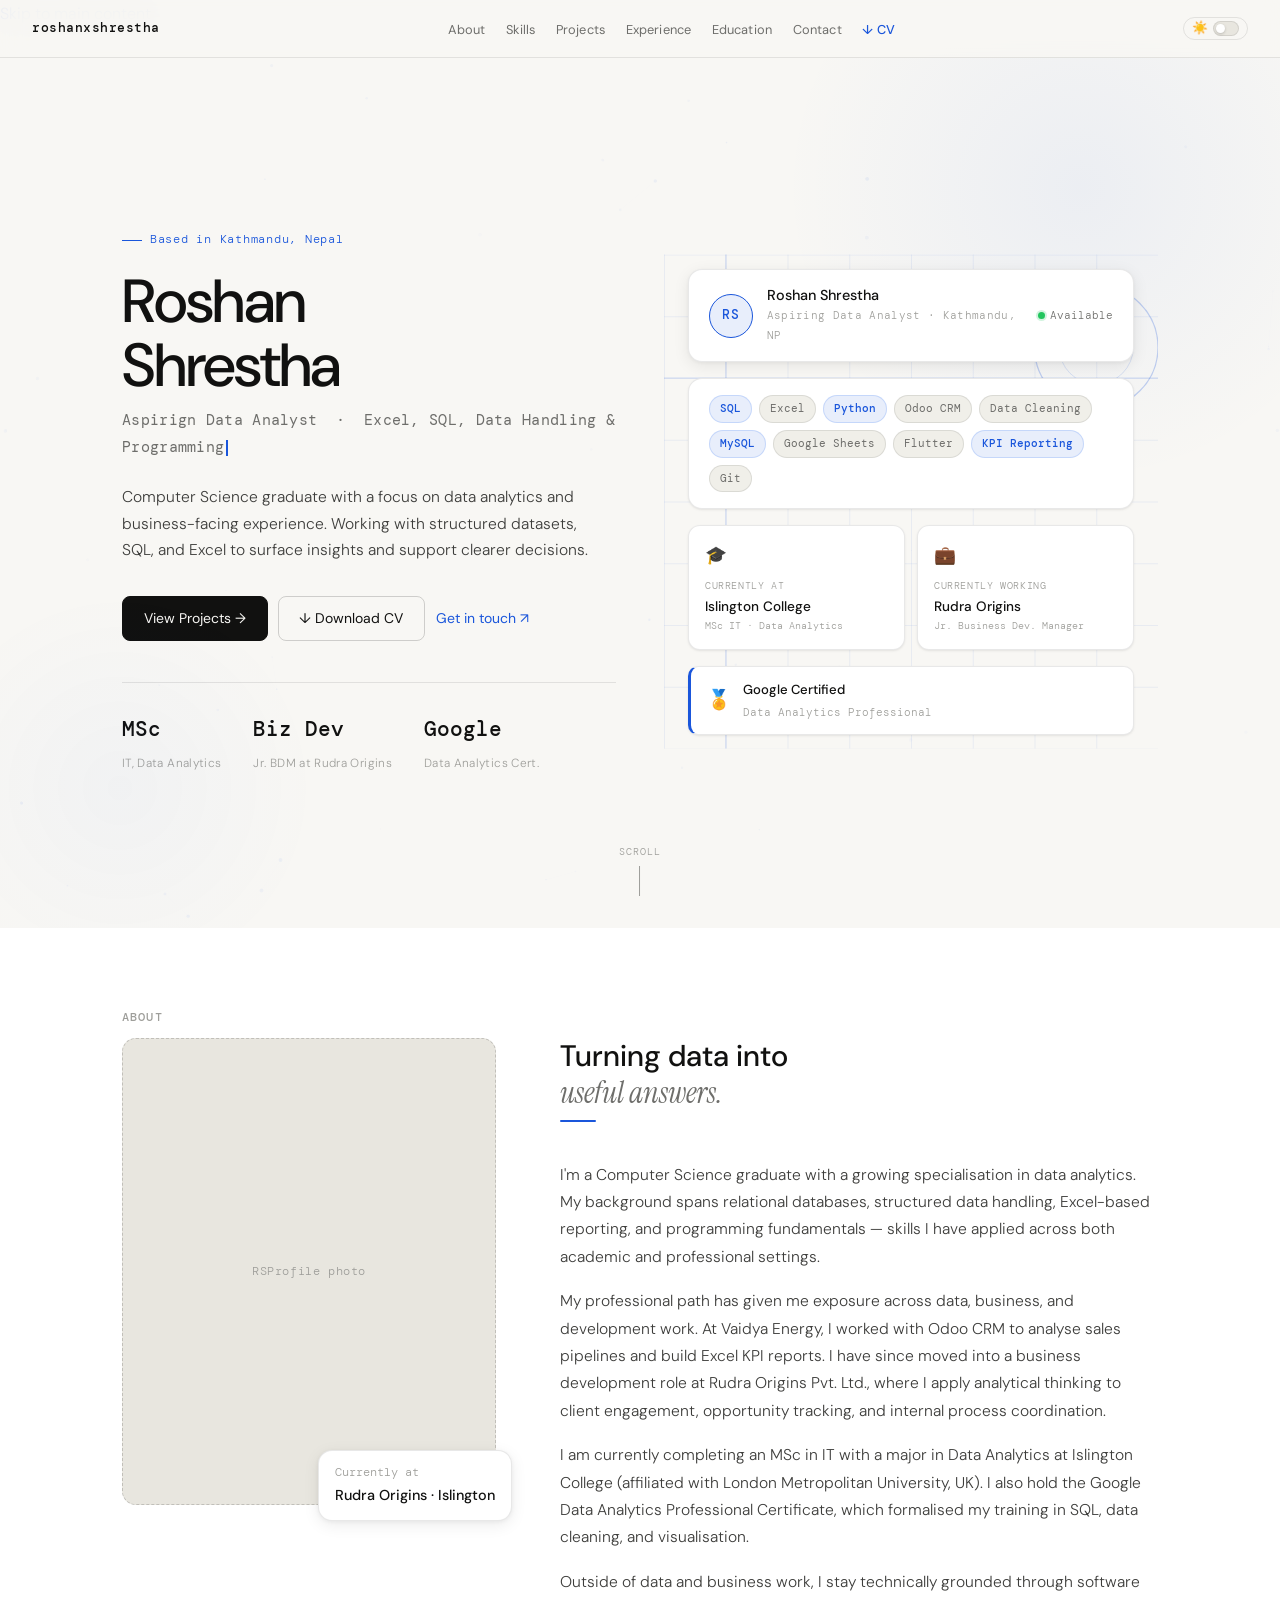
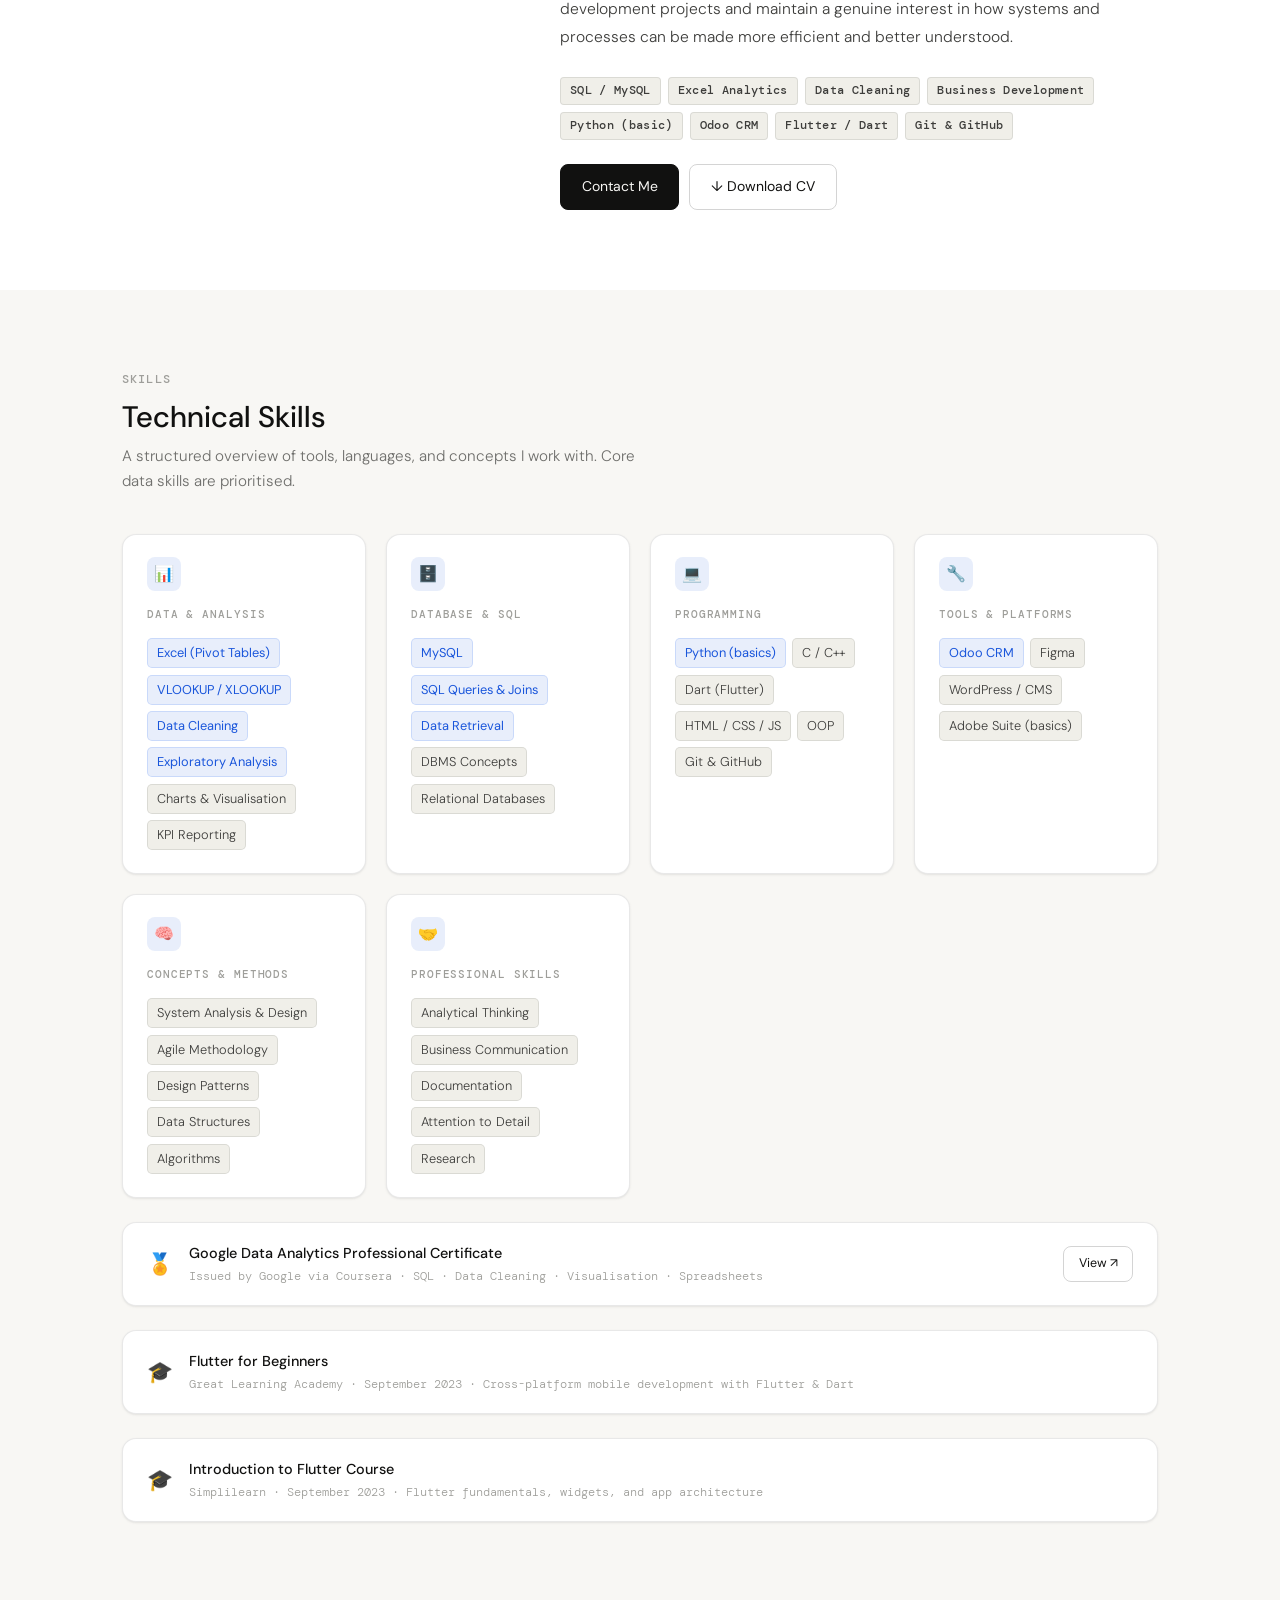
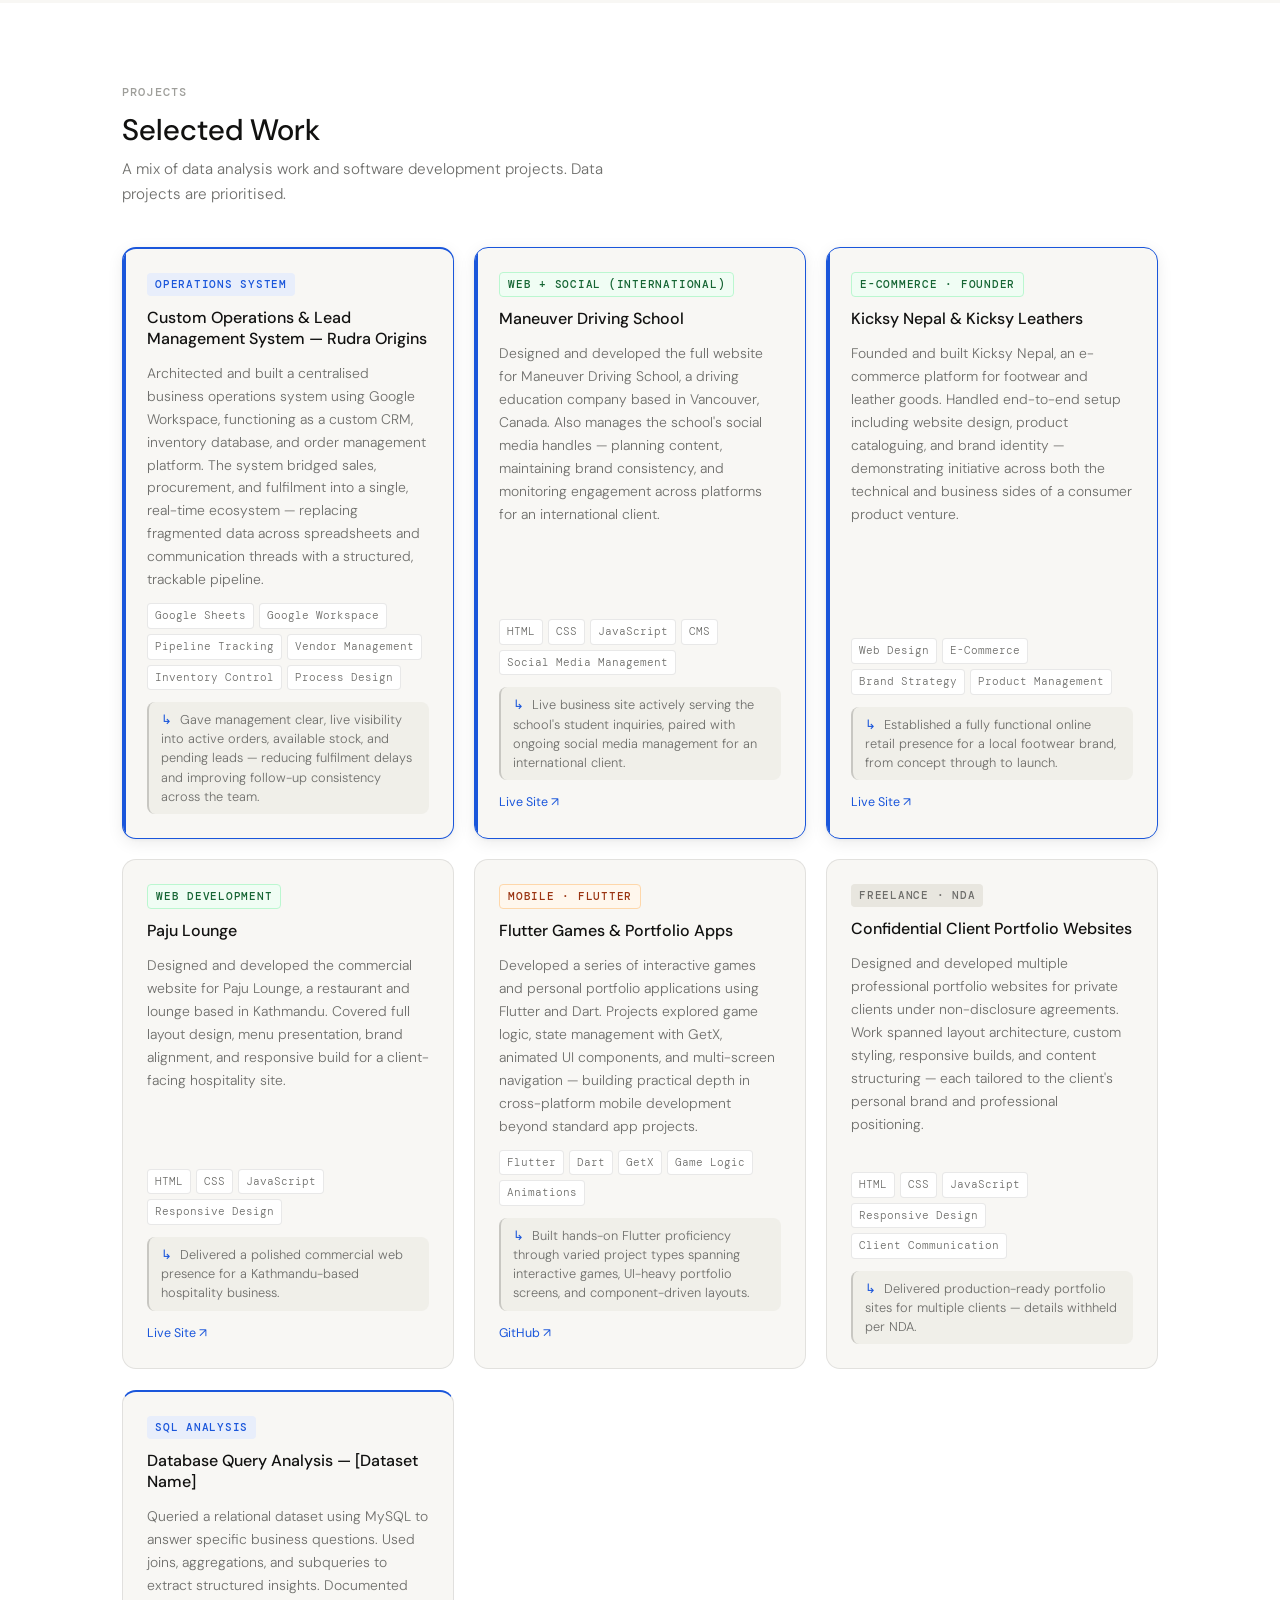
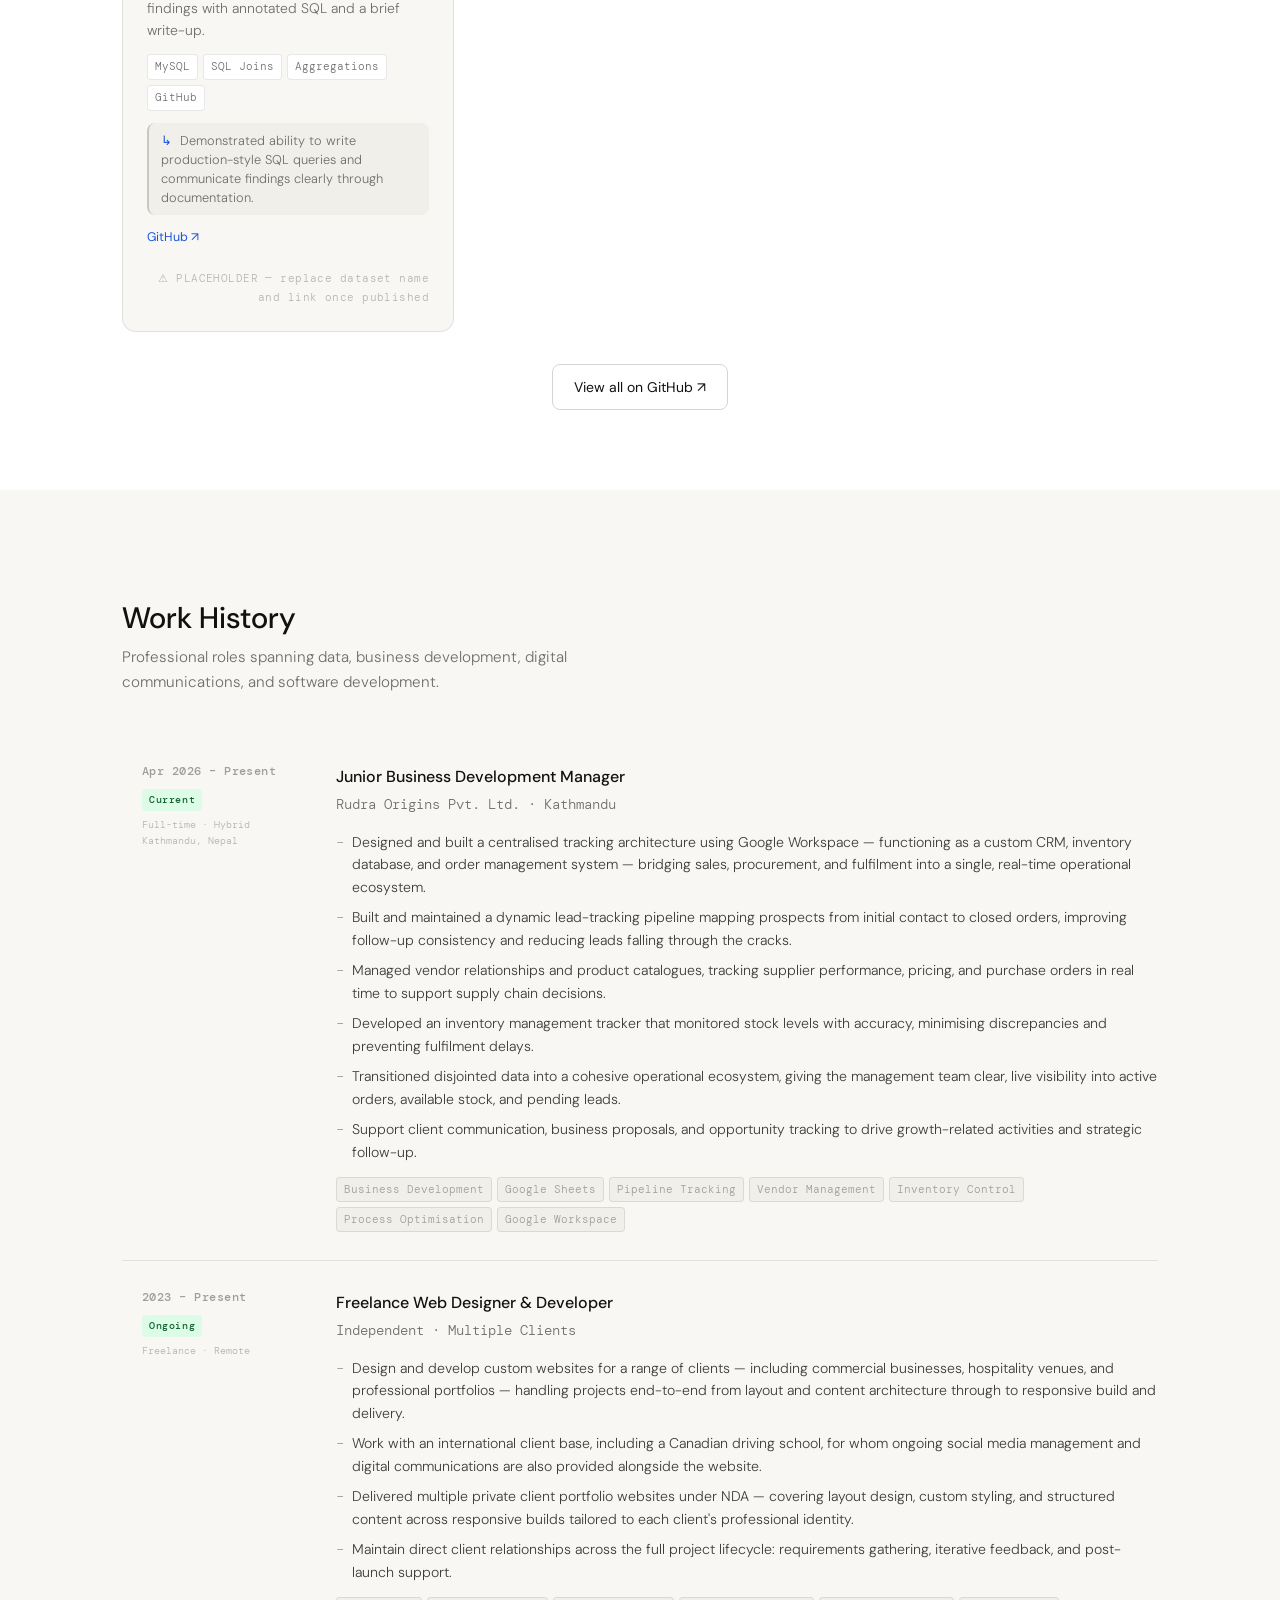
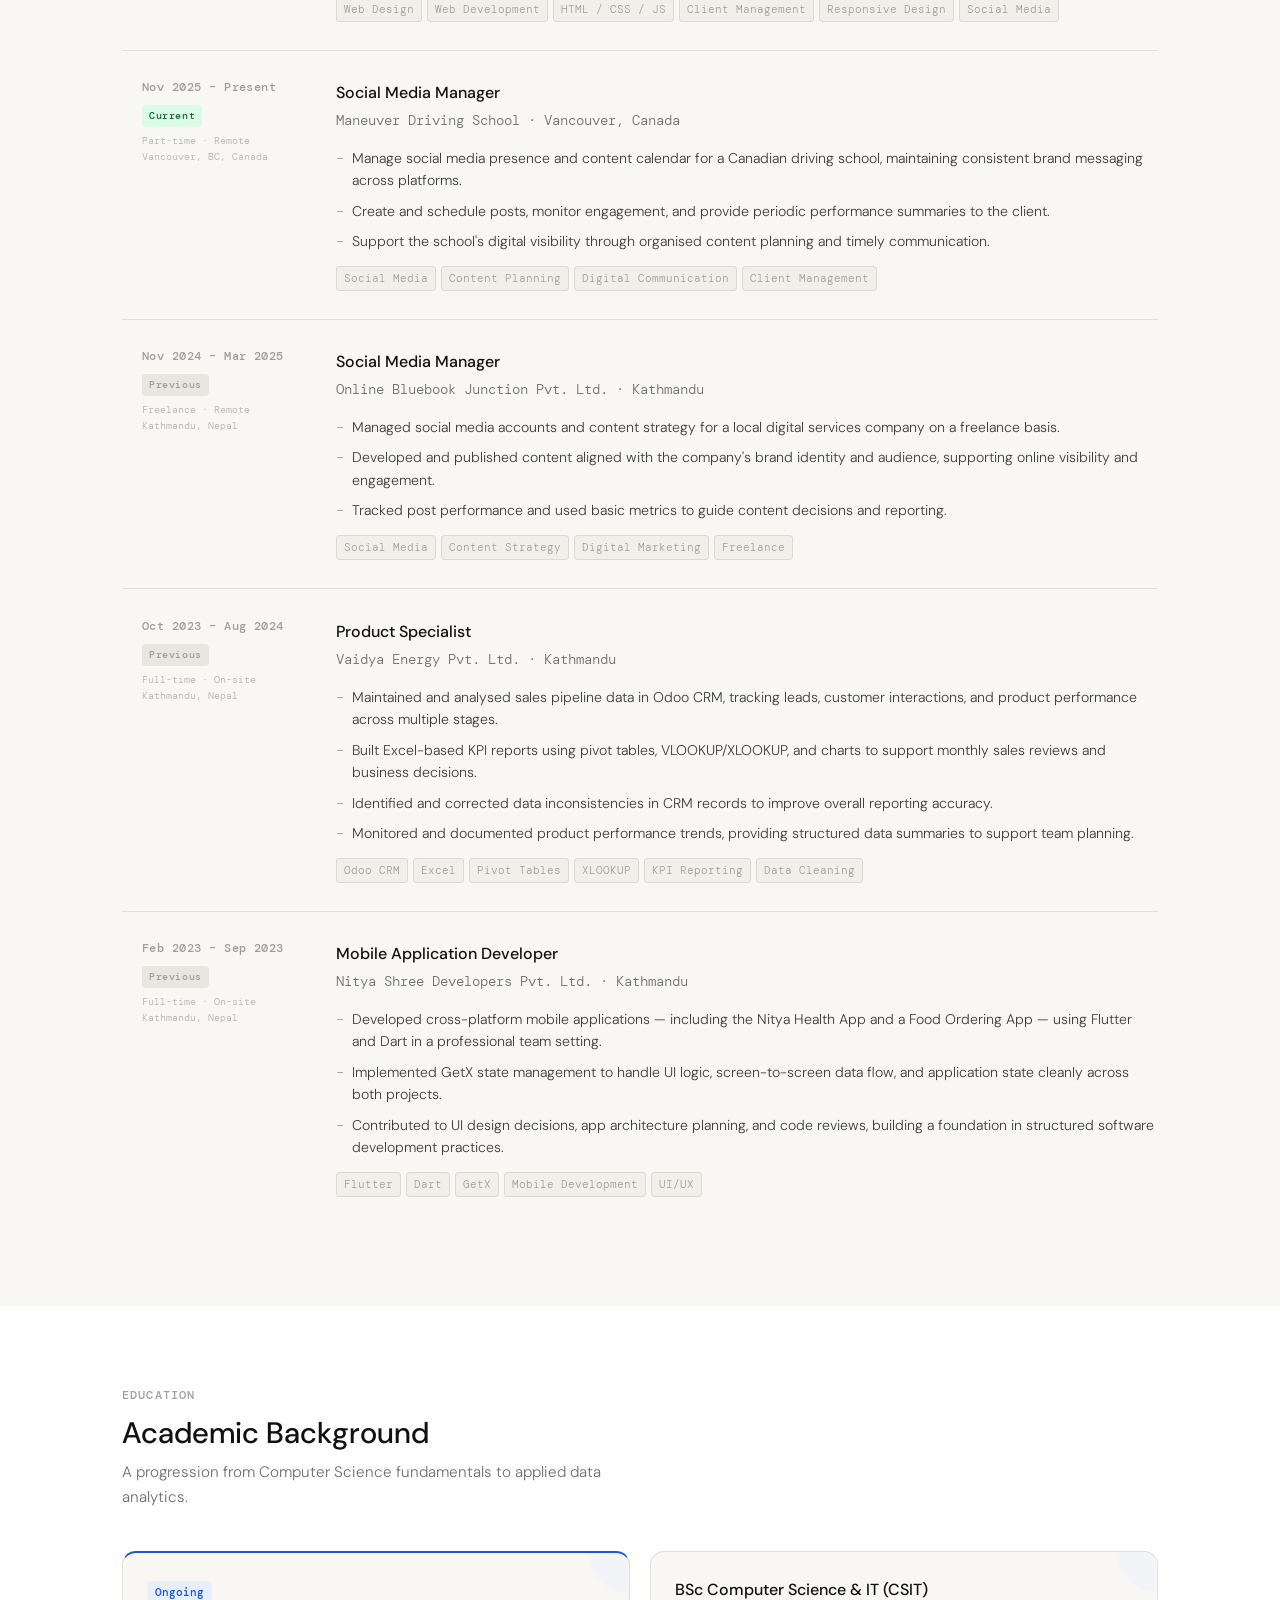
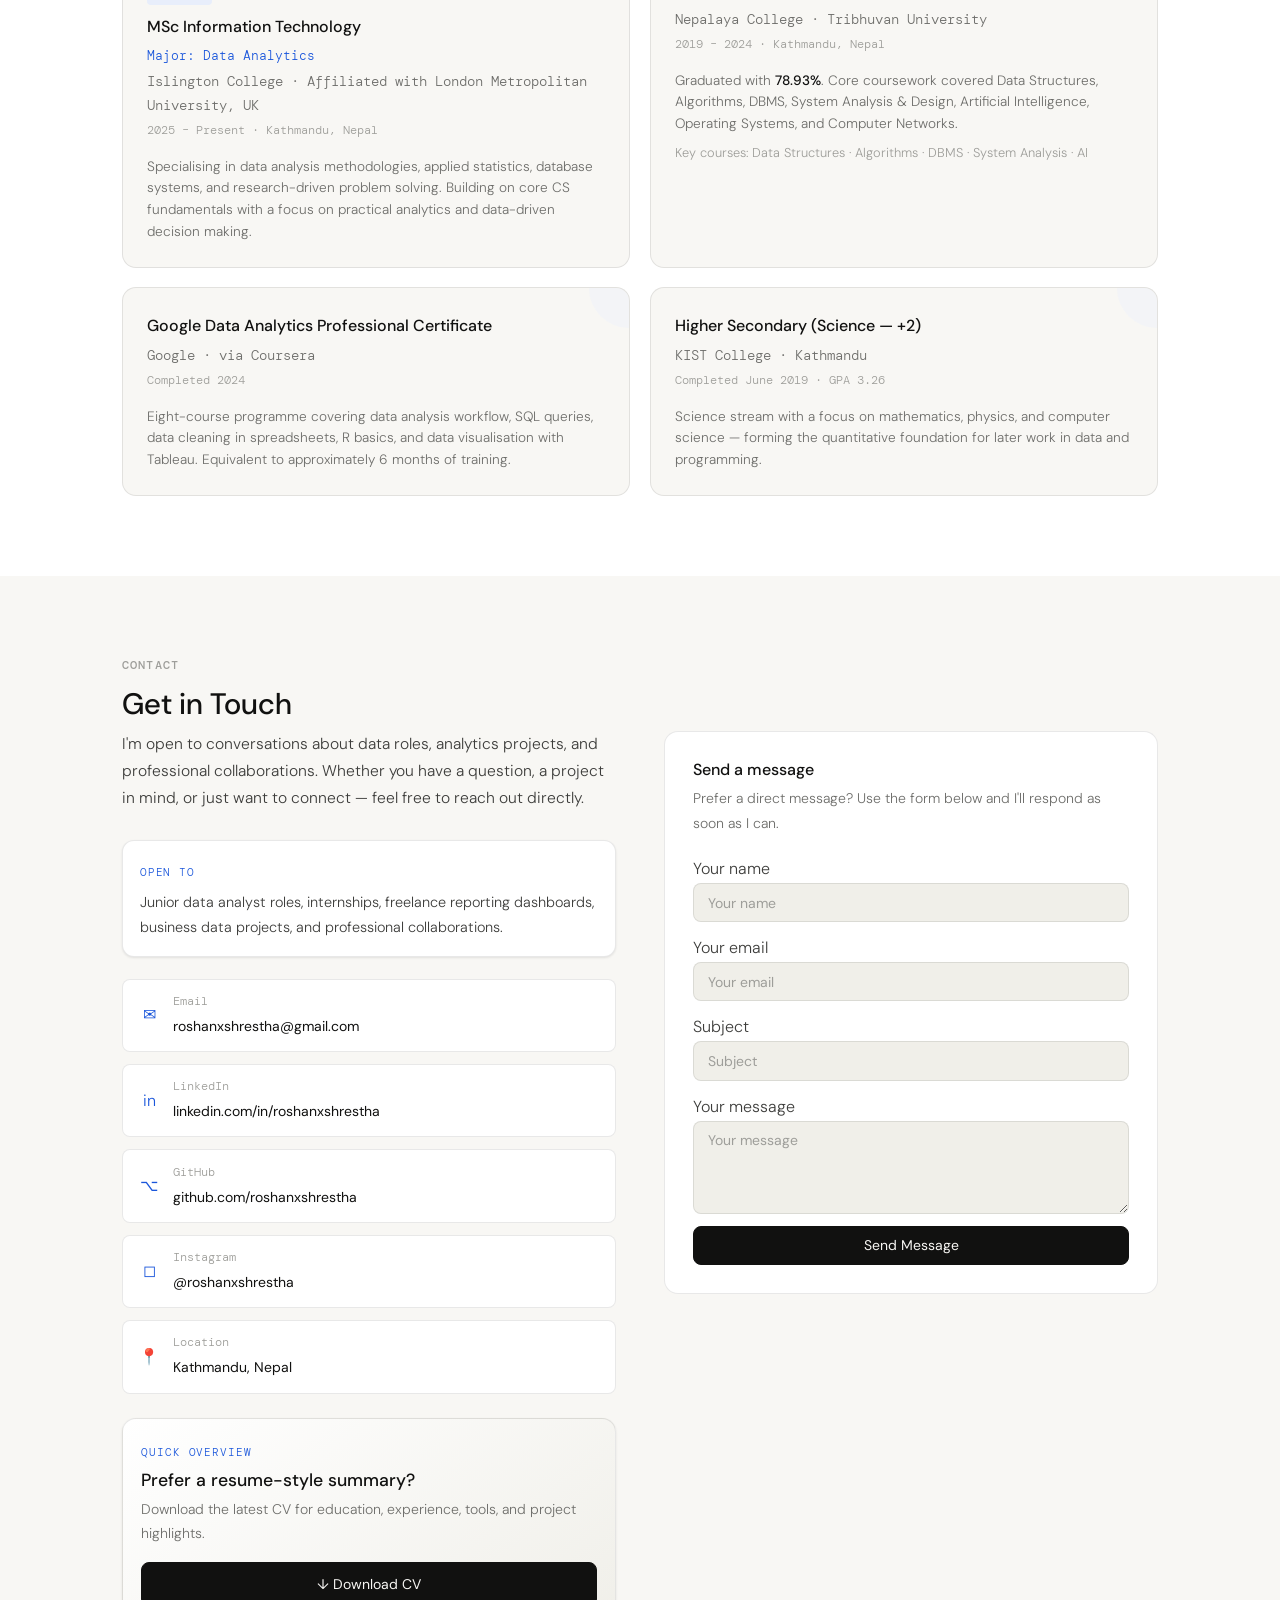
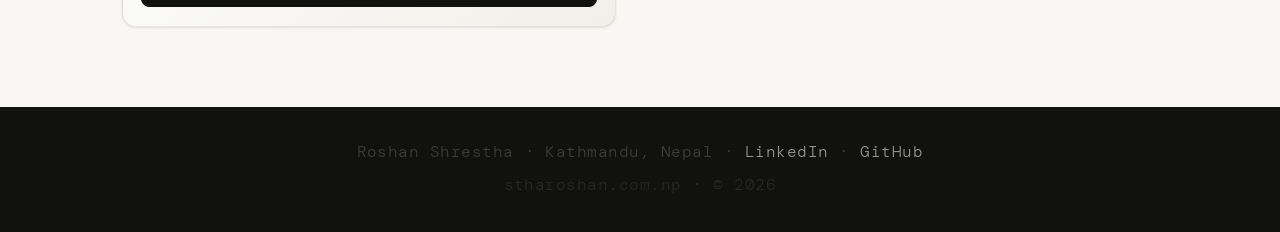
==== commit 3fd3c564: "animations and footer update" ====
--- a/index.html
+++ b/index.html
@@ -12,7 +12,7 @@
     />
     <meta
       name="keywords"
-      content="Roshan Shrestha, Data Analyst Nepal, Data Analyst Kathmandu, Roshan Shrestha Kathmandu, roshanxshrestha, stharoshan, SQL analyst Nepal, Excel analyst Nepal, Islington College data analytics, BSc CSIT Nepal, data analyst portfolio Nepal, junior business development manager Nepal"
+      content="Roshan Shrestha, Data Analyst Nepal, Data Analyst Kathmandu, Junior Data Analyst Nepal, Entry-Level Data Analyst, Excel Dashboard Analyst, SQL Portfolio, Data Analytics Student Nepal, Roshan Shrestha Kathmandu, roshanxshrestha, stharoshan, SQL analyst Nepal, Excel analyst Nepal, Islington College data analytics, BSc CSIT Nepal, data analyst portfolio Nepal, junior business development manager Nepal"
     />
     <meta name="author" content="Roshan Shrestha" />
     <meta
@@ -638,9 +638,10 @@
               <div
                 class="about-photo-placeholder"
                 role="img"
-                aria-label="Profile photo placeholder"
+                aria-label="Professional profile photo placeholder"
               >
-                [ Profile photo ]
+                <span class="about-photo-initials">RS</span>
+                <span class="about-photo-caption">Profile photo</span>
               </div>
               <div class="about-badge" aria-hidden="true">
                 <div class="about-badge-label">Currently at</div>
@@ -880,7 +881,7 @@
 
           <div class="projects-grid" role="list" aria-label="Project portfolio">
             <!-- SYSTEM: Rudra Origins Operations -->
-            <article class="project-card data" role="listitem">
+            <article class="project-card data featured" role="listitem">
               <span class="project-type-badge badge-data"
                 >Operations System</span
               >
@@ -911,7 +912,7 @@
             </article>
 
             <!-- WEB: Maneuver Driving School -->
-            <article class="project-card" role="listitem">
+            <article class="project-card featured" role="listitem">
               <span class="project-type-badge badge-web"
                 >Web + Social (International)</span
               >
@@ -947,7 +948,7 @@
             </article>
 
             <!-- ECOMMERCE: Kicksy Nepal -->
-            <article class="project-card" role="listitem">
+            <article class="project-card featured" role="listitem">
               <span class="project-type-badge badge-web"
                 >E-Commerce · Founder</span
               >
@@ -1566,6 +1567,14 @@
                 out directly.
               </p>
 
+              <div class="contact-availability" id="contact-availability">
+                <span class="contact-availability-label">Open to</span>
+                <p id="contact-open-to">
+                  Junior data analyst roles, internships, freelance reporting dashboards,
+                  business data projects, and professional collaborations.
+                </p>
+              </div>
+
               <!-- Dynamic contact links — populated by sheets.js from the 'contact' tab.
              Static fallback links are shown until the sheet loads. -->
               <div
@@ -1638,7 +1647,14 @@
                 </div>
               </div>
 
-              <div style="margin-top: 1.5rem">
+              <div class="contact-cv-card" id="contact-cv-card">
+                <div>
+                  <span class="contact-cv-kicker">Quick overview</span>
+                  <h3 id="contact-cv-title">Prefer a resume-style summary?</h3>
+                  <p id="contact-cv-subtext">
+                    Download the latest CV for education, experience, tools, and project highlights.
+                  </p>
+                </div>
                 <a
                   href="./assets/pdf/RoshanShrestha_CV.pdf"
                   target="_blank"
@@ -1746,11 +1762,12 @@
                       />
                     </svg>
                   </div>
-                  <p class="cf-success-title">Message sent!</p>
-                  <p class="cf-success-sub">
-                    Thanks for reaching out — I'll get back to you soon.
+                  <p class="cf-success-kicker">Message received</p>
+                  <p class="cf-success-title" id="cf-success-title">Thank you for your message.</p>
+                  <p class="cf-success-sub" id="cf-success-sub">
+                    I appreciate you reaching out. Your message has been received successfully, and I will review it carefully before getting back to you.
                   </p>
-                  <p class="cf-success-mono">roshanxshrestha@gmail.com</p>
+                  <p class="cf-success-mono">Response will be sent to your email.</p>
                 </div>
               </div>
             </div>
--- a/assets/css/style.css
+++ b/assets/css/style.css
@@ -561,31 +561,25 @@
   top: 58px;
   left: 0;
   right: 0;
-  /* Hardcoded solid colours — no CSS variable that could fail to resolve
-     during opacity transition on iOS Safari or older Android browsers    */
-  background: #f8f7f4;
-  border-bottom: 2px solid rgba(0, 0, 0, 0.12);
-  box-shadow: 0 16px 48px rgba(0, 0, 0, 0.18);
-  /* z-index must be higher than the nav (100) and hero canvas            */
-  z-index: 99999;
-  padding: 0.25rem 1.5rem 1.5rem;
+  background: var(--card-bg);
+  /* Fix: Fully opaque theme background */
+  border-bottom: 1px solid var(--border);
+  box-shadow: var(--shadow-lg);
+  /* Fix: Stronger shadow for clear visual hierarchy */
+  z-index: 99;
+  padding: 1rem 1.5rem 1.5rem;
   gap: 0;
-  /* Closed state — visibility keeps it in render tree so transitions work */
   visibility: hidden;
   opacity: 0;
   pointer-events: none;
-  transform: translateY(-8px);
-  transition:
-    opacity 0.25s ease,
-    transform 0.25s ease,
-    visibility 0s linear 0.25s;
-}
-
-/* Dark theme override — hardcoded, not via variable */
+  transform: translateY(-10px);
+  transition: opacity 0.3s ease, transform 0.3s ease, visibility 0s linear 0.3s;
+  /* Smoother animation */
+}
+
 [data-theme="dark"] .nav-drawer {
-  background: #16151a;
-  border-bottom-color: rgba(255, 255, 255, 0.10);
-  box-shadow: 0 16px 48px rgba(0, 0, 0, 0.45);
+  background: var(--card-bg);
+  border-bottom-color: var(--border);
 }
 
 .nav-drawer.open {
@@ -593,11 +587,7 @@
   opacity: 1;
   pointer-events: auto;
   transform: translateY(0);
-  /* No delay on open — element becomes visible immediately */
-  transition:
-    opacity 0.25s ease,
-    transform 0.25s ease,
-    visibility 0s linear 0s;
+  transition: opacity 0.3s ease, transform 0.3s ease, visibility 0s linear 0s;
 }
 
 .nav-drawer a {
@@ -608,7 +598,6 @@
   text-decoration: none;
   font-weight: 400;
   display: block;
-  transition: color 0.15s, padding-left 0.15s;
 }
 
 .nav-drawer a:last-of-type {
@@ -617,7 +606,6 @@
 
 .nav-drawer a:hover {
   color: var(--accent);
-  padding-left: 4px;
 }
 
 /* ─── BUTTONS ─── */
@@ -1596,10 +1584,10 @@
   display: grid;
   grid-template-columns: 170px 1fr;
   gap: 1.5rem;
-  padding: 1.75rem 0;
+  padding: 1.75rem 0 1.75rem 1.25rem;
   border-bottom: 1px solid var(--border);
   position: relative;
-  transition: background 0.2s;
+  transition: background 0.2s, padding-left 0.2s ease;
 }
 
 .timeline-item:last-child {
@@ -1614,17 +1602,19 @@
 .timeline-item::before {
   content: '';
   position: absolute;
-  left: 0;
-  top: 0;
+  left: 0.15rem;
+  top: 1rem;
   width: 2px;
   height: 0;
   background: var(--accent);
-  border-radius: 2px;
-  transition: height 0.4s ease;
+  border-radius: 999px;
+  pointer-events: none;
+  transition: height 0.4s ease, opacity 0.25s ease;
+  opacity: 0.85;
 }
 
 .timeline-item:hover::before {
-  height: 100%;
+  height: calc(100% - 2rem);
 }
 
 .timeline-date {
@@ -1878,6 +1868,78 @@
   font-weight: 400;
 }
 
+
+.contact-availability {
+  margin: 1.25rem 0 1.35rem;
+  padding: 1rem 1.05rem;
+  border: 1px solid var(--border);
+  border-radius: 12px;
+  background: var(--card-bg);
+  box-shadow: var(--shadow-sm);
+}
+
+.contact-availability-label,
+.contact-cv-kicker,
+.project-featured-label {
+  display: inline-flex;
+  align-items: center;
+  width: fit-content;
+  margin-bottom: 0.45rem;
+  font-family: 'DM Mono', monospace;
+  font-size: 0.68rem;
+  letter-spacing: 0.08em;
+  text-transform: uppercase;
+  color: var(--accent);
+}
+
+.contact-availability p {
+  margin: 0;
+  font-size: 0.9rem;
+  color: var(--ink-2);
+}
+
+.contact-cv-card {
+  margin-top: 1.5rem;
+  padding: 1.15rem;
+  border: 1px solid var(--border);
+  border-radius: 14px;
+  background: linear-gradient(145deg, var(--card-bg), var(--surface-2));
+  box-shadow: var(--shadow-sm);
+}
+
+.contact-cv-card h3 {
+  margin-bottom: 0.35rem;
+}
+
+.contact-cv-card p {
+  margin-bottom: 1rem;
+  color: var(--ink-3);
+  font-size: 0.875rem;
+}
+
+.contact-cv-card .btn {
+  width: 100%;
+  justify-content: center;
+}
+
+.project-card.featured {
+  border-color: var(--accent);
+  box-shadow: var(--shadow);
+}
+
+.project-card.featured::after {
+  content: '';
+  position: absolute;
+  inset: 0 auto 0 0;
+  width: 3px;
+  background: var(--accent);
+  border-radius: 14px 0 0 14px;
+}
+
+.project-featured-label {
+  margin-bottom: 0.65rem;
+}
+
 /* FIXED FORM BLOWOUT ISSUE */
 .contact-form-note {
   background: var(--card-bg);
@@ -2111,6 +2173,21 @@
   }
 }
 
+
+@media (max-width: 700px) {
+  #hero-canvas {
+    display: none;
+  }
+
+  .hero-title .cursor-blink {
+    display: none;
+  }
+
+  .contact-cv-card {
+    margin-top: 1.25rem;
+  }
+}
+
 /* ─── SCROLLBAR ─── */
 ::-webkit-scrollbar {
   width: 5px;
@@ -2123,4 +2200,283 @@
 
 ::-webkit-scrollbar-track {
   background: transparent;
+}
+
+/* ══════════════════════════════════════════════════════════
+   MOBILE READ MORE / SEE MORE
+   Mobile-only polished disclosure controls
+   ══════════════════════════════════════════════════════════ */
+@media (max-width: 700px) {
+
+  .mob-collapsible {
+    position: relative;
+    overflow: hidden;
+    transition: max-height 0.38s cubic-bezier(0.22, 1, 0.36, 1);
+  }
+
+  .mob-collapsible.mob-collapsed::after {
+    content: '';
+    position: absolute;
+    left: 0;
+    right: 0;
+    bottom: 0;
+    height: 1.8rem;
+    pointer-events: none;
+    background: linear-gradient(to bottom, transparent, var(--card-bg));
+  }
+
+  #experience .mob-collapsible.mob-collapsed::after,
+  #skills .mob-collapsible.mob-collapsed::after,
+  #contact .mob-collapsible.mob-collapsed::after {
+    background: linear-gradient(to bottom, transparent, var(--surface));
+  }
+
+  .project-summary.mob-collapsed {
+    max-height: 5.15em;
+  }
+
+  .project-summary.mob-collapsible:not(.mob-collapsed) {
+    max-height: 900px;
+  }
+
+  .timeline-bullets.mob-collapsed {
+    max-height: 4.9em;
+  }
+
+  .timeline-bullets.mob-collapsible:not(.mob-collapsed) {
+    max-height: 1500px;
+  }
+
+  .expand-btn {
+    display: inline-flex;
+    align-items: center;
+    justify-content: center;
+    gap: 0.35rem;
+    width: fit-content;
+    min-height: 34px;
+    margin-top: 0.7rem;
+    padding: 0.38rem 0.75rem 0.38rem 0.85rem;
+    background: var(--card-bg);
+    border: 1px solid var(--border);
+    border-radius: 999px;
+    box-shadow: var(--shadow-sm);
+    font-family: 'DM Mono', monospace;
+    font-size: 0.68rem;
+    font-weight: 500;
+    color: var(--accent);
+    cursor: pointer;
+    letter-spacing: 0.045em;
+    line-height: 1;
+    text-transform: uppercase;
+    transition: transform 0.18s ease, border-color 0.18s ease,
+      background-color 0.18s ease, box-shadow 0.18s ease, color 0.18s ease;
+    -webkit-tap-highlight-color: transparent;
+  }
+
+  .expand-btn:hover,
+  .expand-btn:focus-visible {
+    transform: translateY(-1px);
+    background: var(--accent-light);
+    border-color: var(--accent);
+    box-shadow: var(--shadow);
+    outline: none;
+    text-decoration: none;
+  }
+
+  .expand-btn:active {
+    transform: translateY(0);
+    box-shadow: var(--shadow-sm);
+  }
+
+  .expand-icon {
+    display: inline-grid;
+    place-items: center;
+    width: 18px;
+    height: 18px;
+    border-radius: 50%;
+    background: var(--accent-light);
+    font-style: normal;
+    font-size: 0.9rem;
+    line-height: 1;
+    transition: transform 0.25s cubic-bezier(0.22, 1, 0.36, 1),
+      background-color 0.18s ease;
+  }
+
+  .expand-btn--open .expand-icon {
+    transform: rotate(180deg);
+  }
+
+  .timeline-bullets + .expand-btn {
+    margin-top: 0.85rem;
+  }
+}
+
+/* ══════════════════════════════════════════════════════════
+   CONTACT FORM — SUCCESS STATE
+   ══════════════════════════════════════════════════════════ */
+#cf-success {
+  display: flex;
+  align-items: center;
+  justify-content: center;
+  min-height: 260px;
+  opacity: 0;
+  transform: translateY(12px) scale(0.98);
+  transition: opacity 0.45s cubic-bezier(0.22, 1, 0.36, 1),
+    transform 0.45s cubic-bezier(0.22, 1, 0.36, 1);
+}
+
+#cf-success[hidden] {
+  display: none;
+}
+
+#cf-success.cf-success-visible {
+  opacity: 1;
+  transform: translateY(0) scale(1);
+}
+
+.cf-success-inner {
+  display: flex;
+  flex-direction: column;
+  align-items: center;
+  text-align: center;
+  gap: 0.6rem;
+  width: 100%;
+  max-width: 420px;
+  padding: 2rem 1.25rem;
+  border: 1px solid var(--border);
+  border-radius: 22px;
+  background: linear-gradient(180deg, var(--card-bg), var(--card-alt-bg));
+  box-shadow: var(--shadow-sm);
+}
+
+.cf-success-icon {
+  width: 68px;
+  height: 68px;
+  margin-bottom: 0.55rem;
+  display: grid;
+  place-items: center;
+  border-radius: 999px;
+  background: var(--accent-light);
+}
+
+.cf-checkmark {
+  width: 58px;
+  height: 58px;
+  display: block;
+}
+
+.cf-checkmark-circle {
+  stroke: var(--accent);
+  stroke-width: 2.5;
+  fill: none;
+  stroke-dasharray: 166;
+  stroke-dashoffset: 166;
+  stroke-linecap: round;
+  animation: cf-circle 0.55s cubic-bezier(0.65, 0, 0.45, 1) 0.15s forwards;
+}
+
+.cf-checkmark-tick {
+  stroke: var(--accent);
+  stroke-width: 2.8;
+  fill: none;
+  stroke-dasharray: 48;
+  stroke-dashoffset: 48;
+  stroke-linecap: round;
+  stroke-linejoin: round;
+  animation: cf-tick 0.35s cubic-bezier(0.65, 0, 0.45, 1) 0.65s forwards;
+}
+
+@keyframes cf-circle {
+  to {
+    stroke-dashoffset: 0;
+  }
+}
+
+@keyframes cf-tick {
+  to {
+    stroke-dashoffset: 0;
+  }
+}
+
+.cf-success-kicker {
+  font-family: 'DM Mono', monospace;
+  font-size: 0.68rem;
+  font-weight: 500;
+  color: var(--accent);
+  text-transform: uppercase;
+  letter-spacing: 0.12em;
+  margin-bottom: 0.1rem;
+  animation: cf-up 0.4s ease 0.78s both;
+}
+
+.cf-success-title {
+  font-size: clamp(1.25rem, 3vw, 1.55rem);
+  font-weight: 500;
+  color: var(--ink);
+  line-height: 1.28;
+  animation: cf-up 0.4s ease 0.85s both;
+}
+
+.cf-success-sub {
+  font-size: 0.92rem;
+  color: var(--ink-3);
+  line-height: 1.7;
+  max-width: 340px;
+  animation: cf-up 0.4s ease 0.95s both;
+}
+
+.cf-success-mono {
+  font-family: 'DM Mono', monospace;
+  font-size: 0.72rem;
+  color: var(--accent);
+  letter-spacing: 0.04em;
+  margin-top: 0.35rem;
+  padding: 0.42rem 0.75rem;
+  border-radius: 999px;
+  background: var(--accent-light);
+  opacity: 0.9;
+  animation: cf-up 0.4s ease 1.05s both;
+}
+
+@keyframes cf-up {
+  from {
+    opacity: 0;
+    transform: translateY(8px);
+  }
+
+  to {
+    opacity: 1;
+    transform: translateY(0);
+  }
+}
+
+/* Inline feedback */
+#cf-feedback {
+  font-size: 0.84rem;
+  margin-top: 0.6rem;
+  line-height: 1.5;
+  display: none;
+}
+
+@media (prefers-reduced-motion: reduce) {
+
+  .cf-checkmark-circle,
+  .cf-checkmark-tick,
+  .cf-success-kicker,
+  .cf-success-title,
+  .cf-success-sub,
+  .cf-success-mono {
+    animation: none;
+    stroke-dashoffset: 0;
+    opacity: 1;
+    transform: none;
+  }
+
+  #cf-success {
+    transition: none;
+  }
+
+  .mob-collapsible {
+    transition: none;
+  }
 }
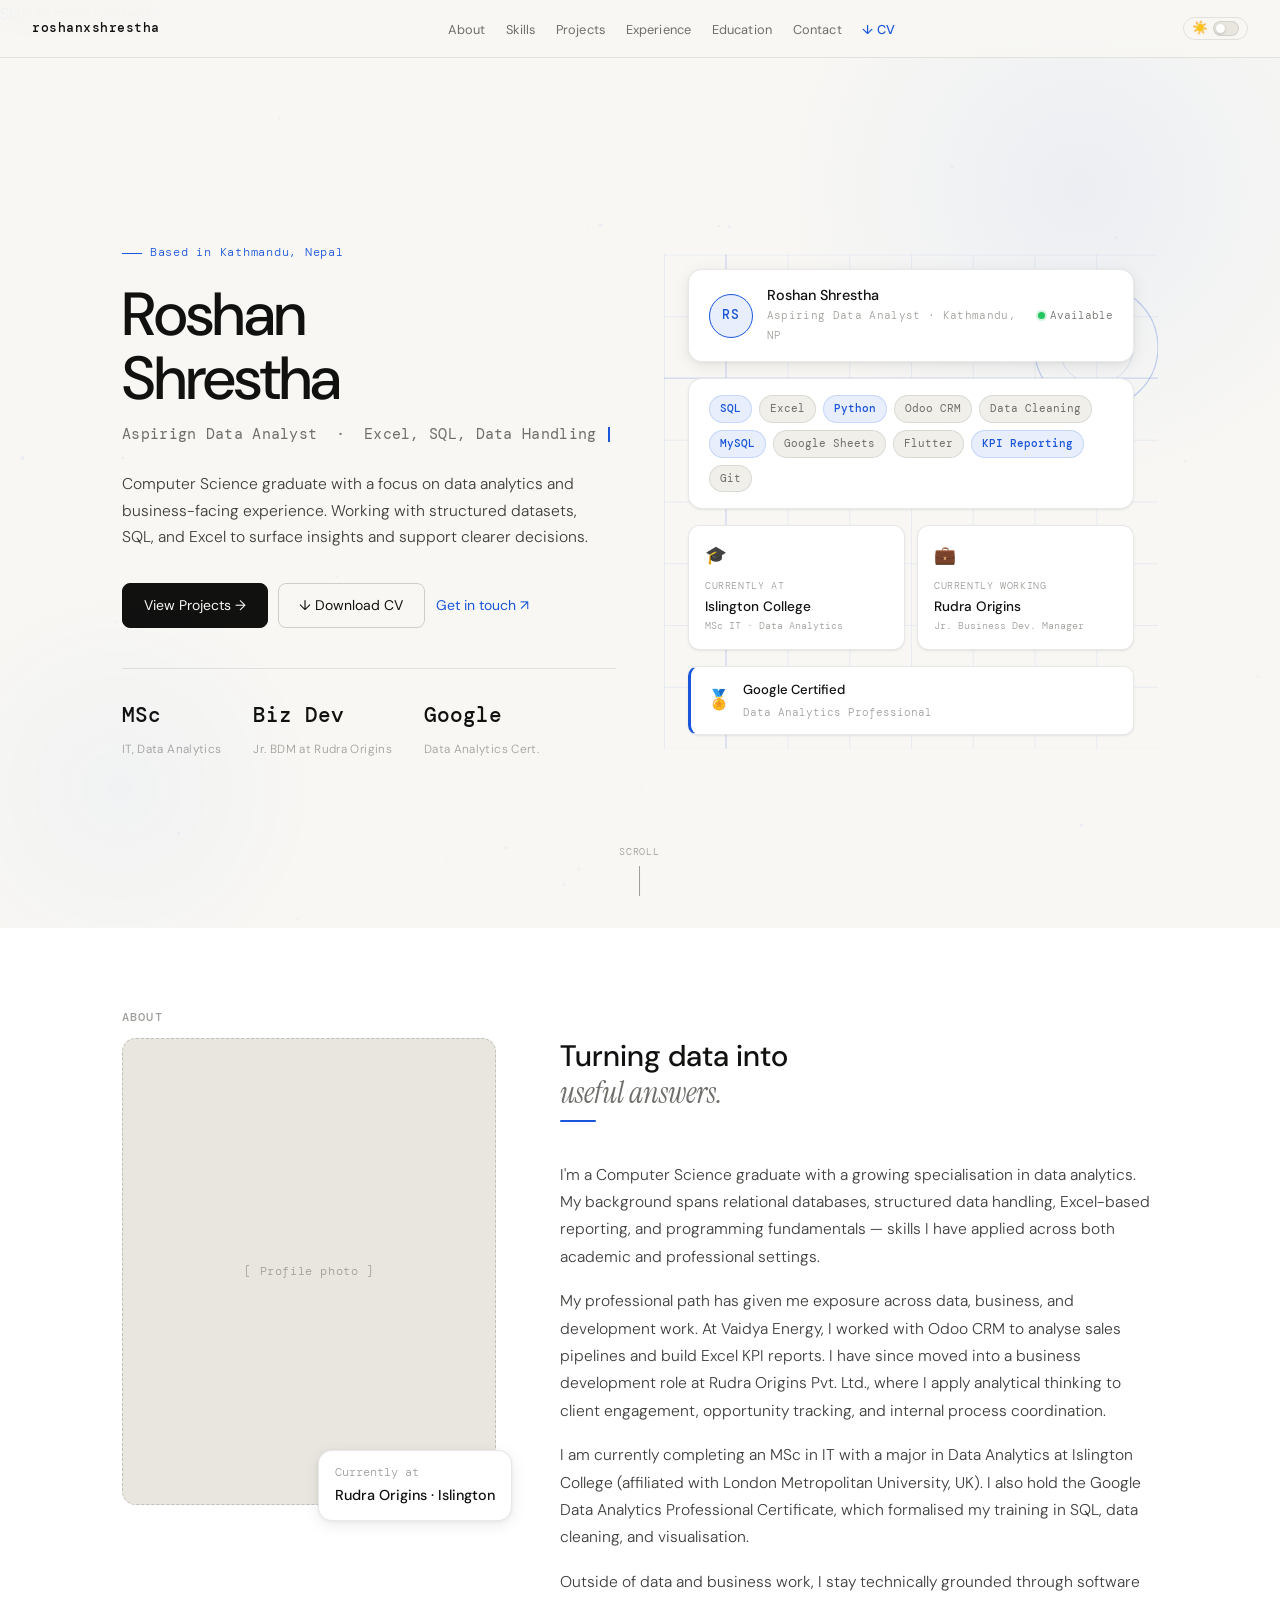
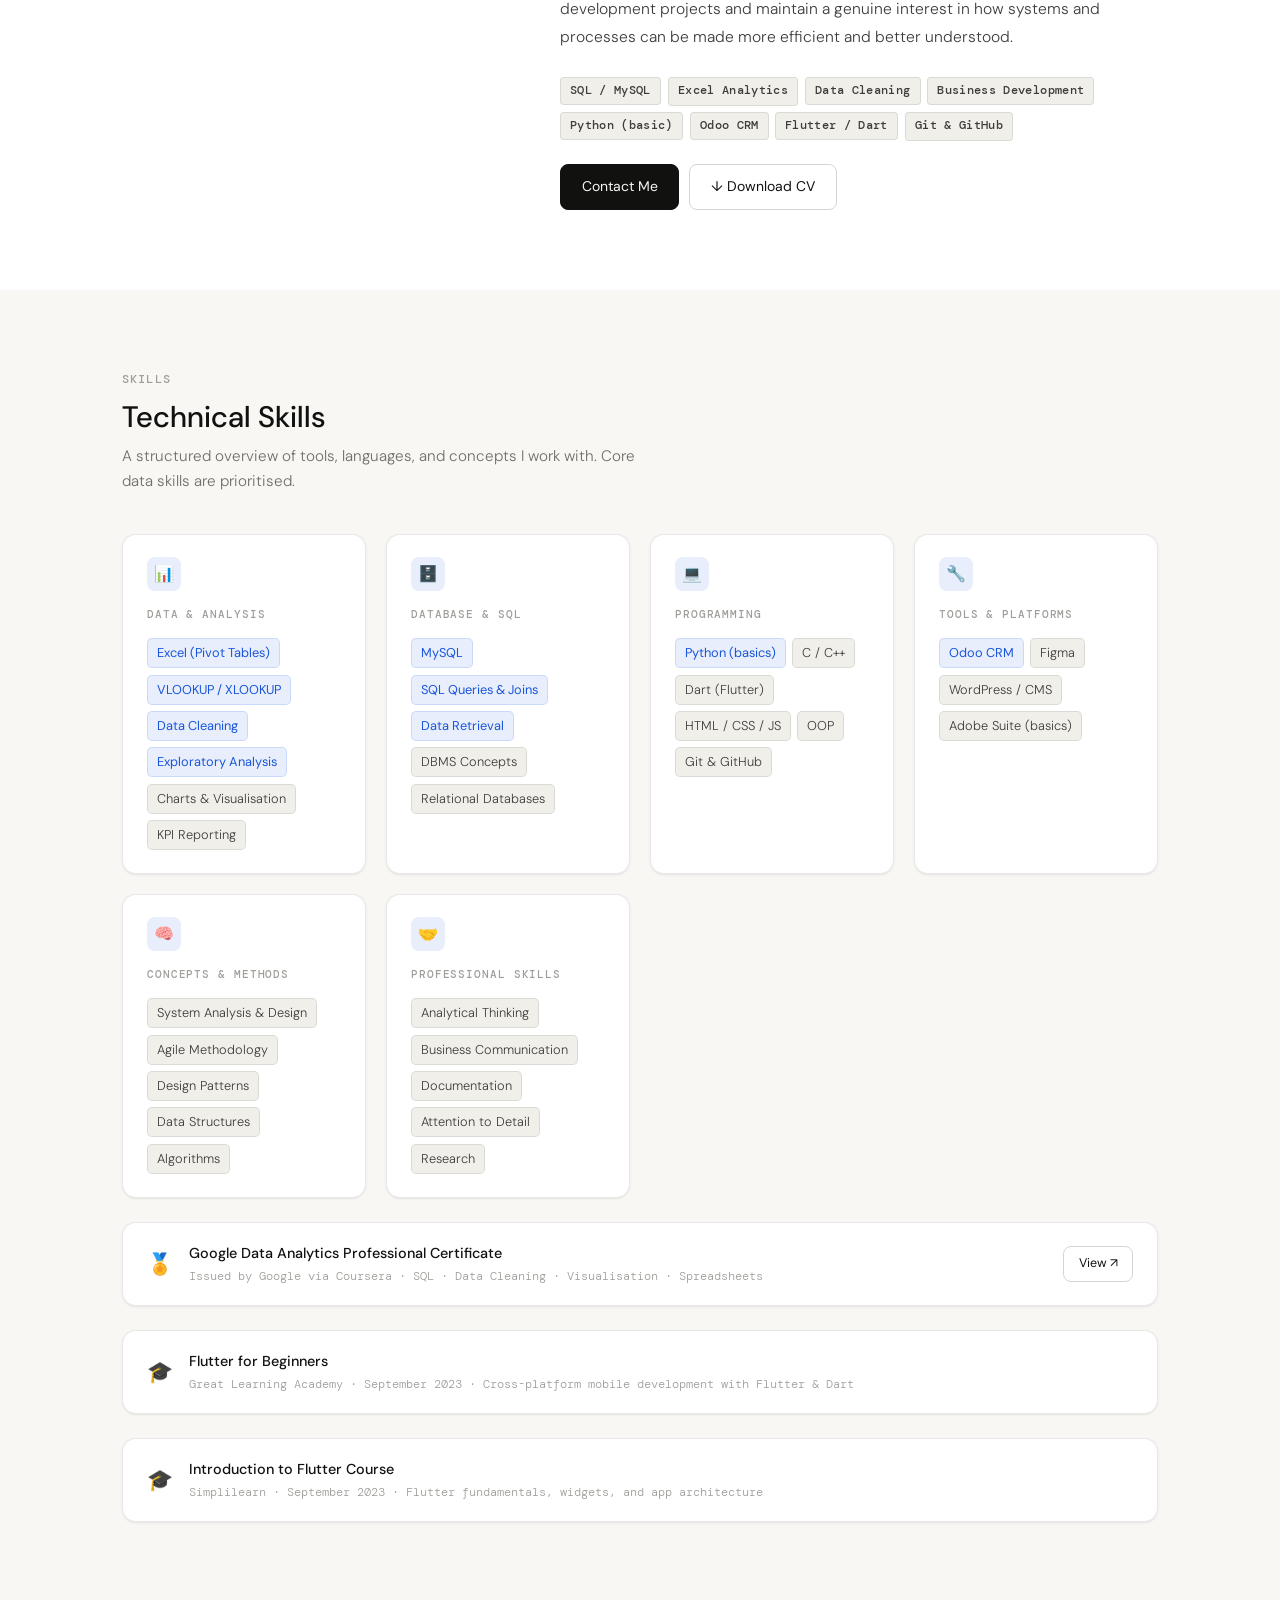
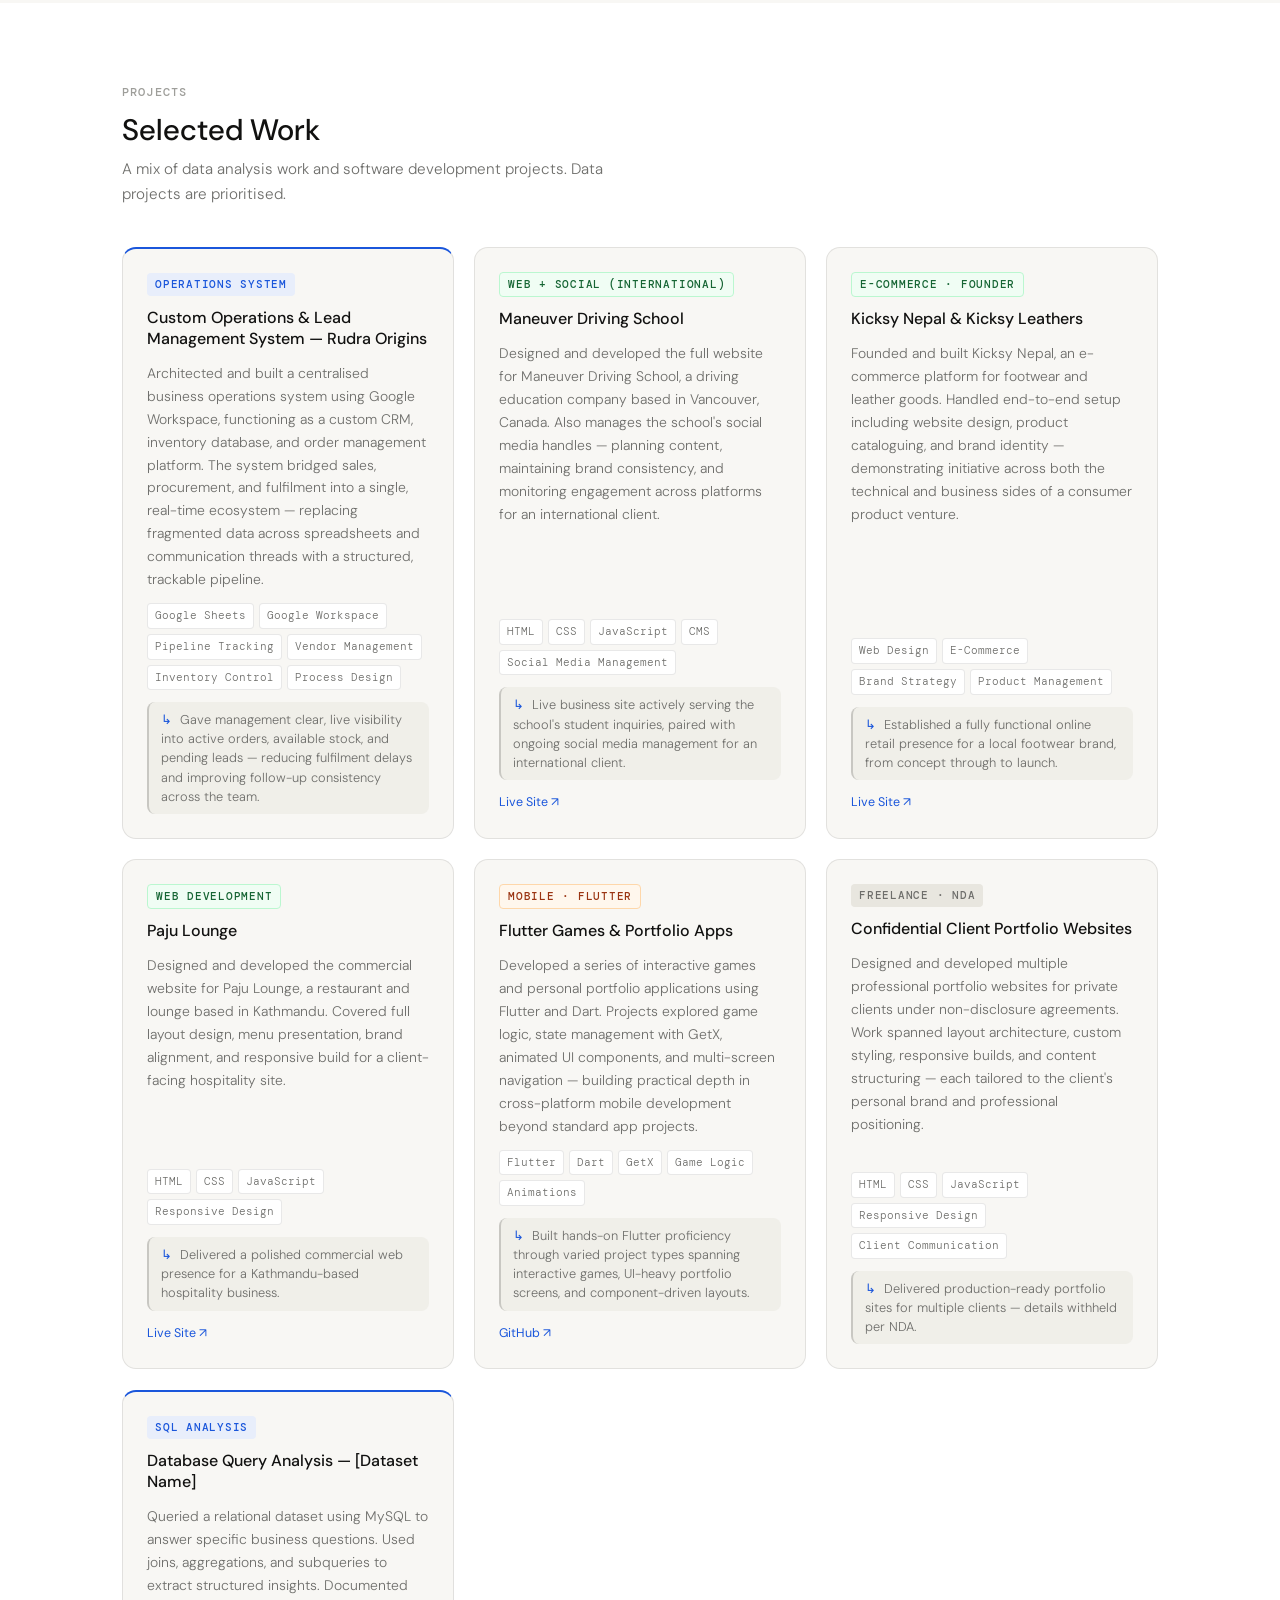
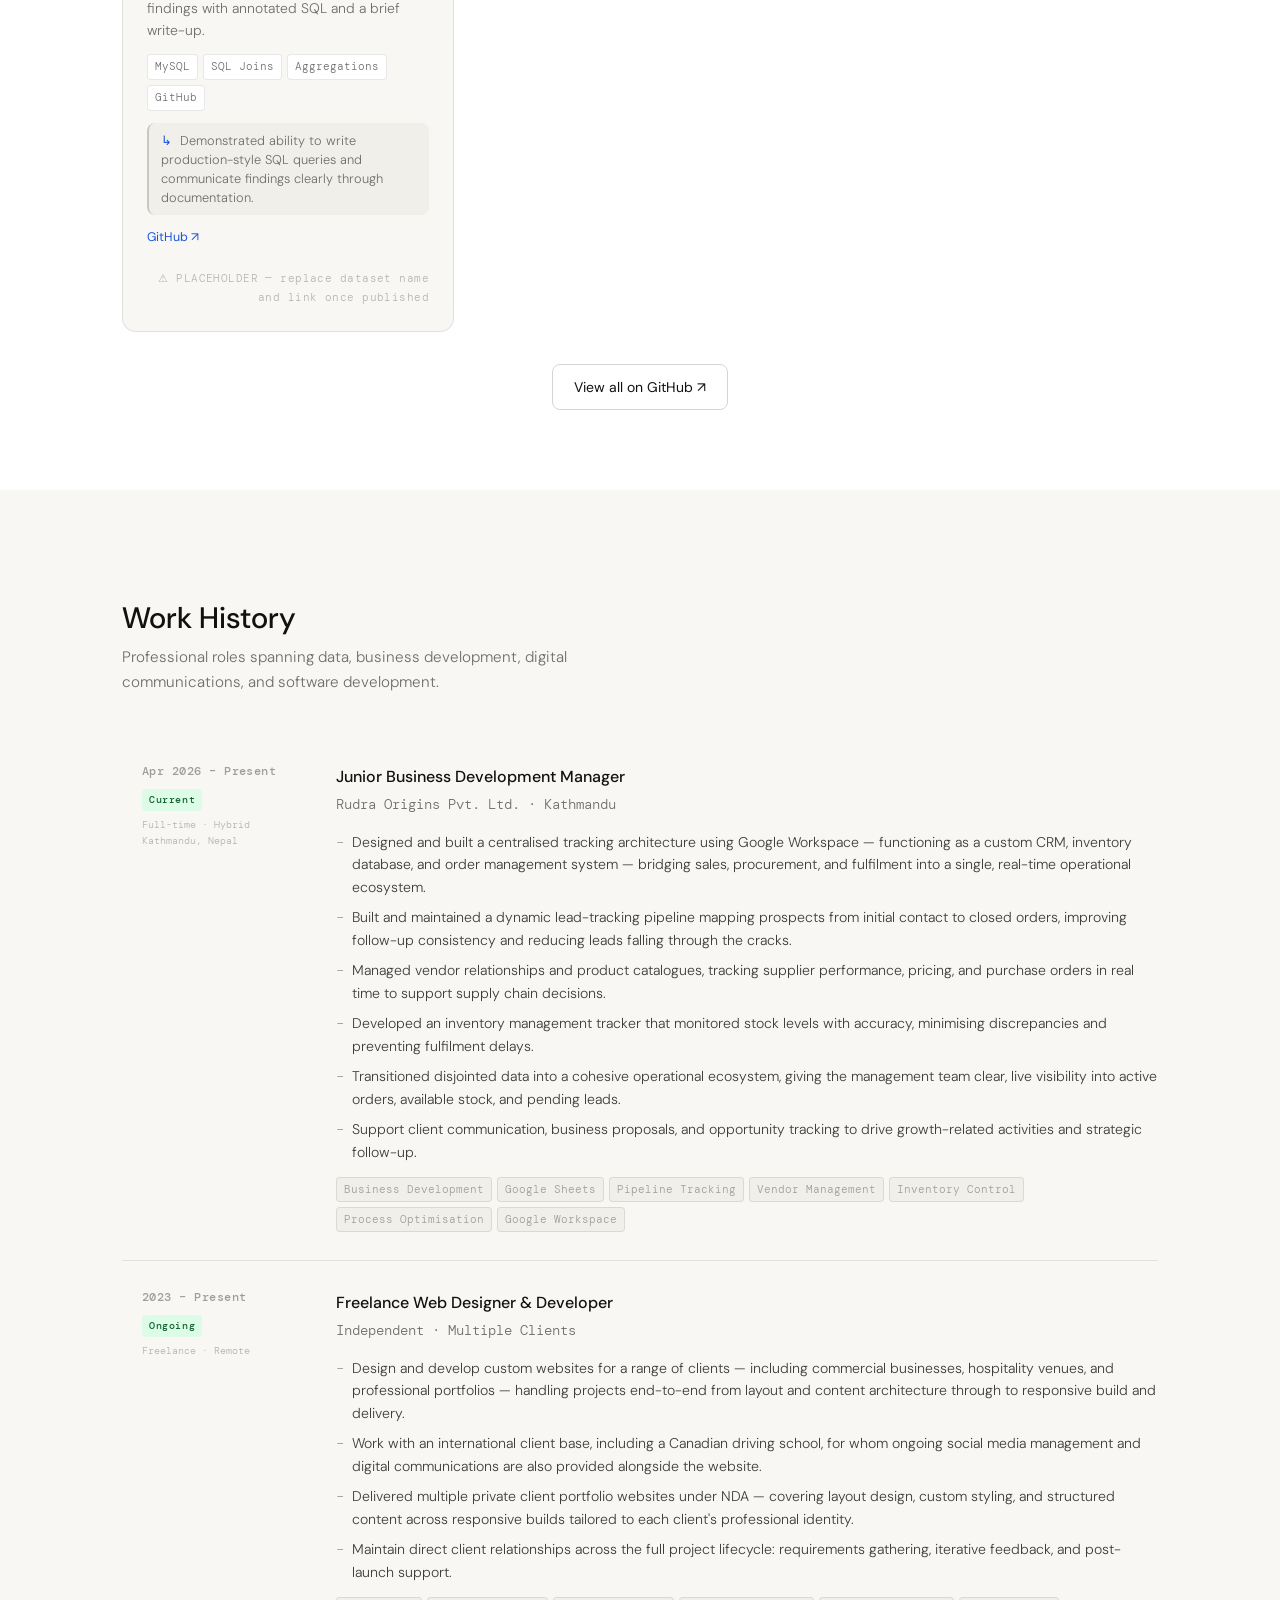
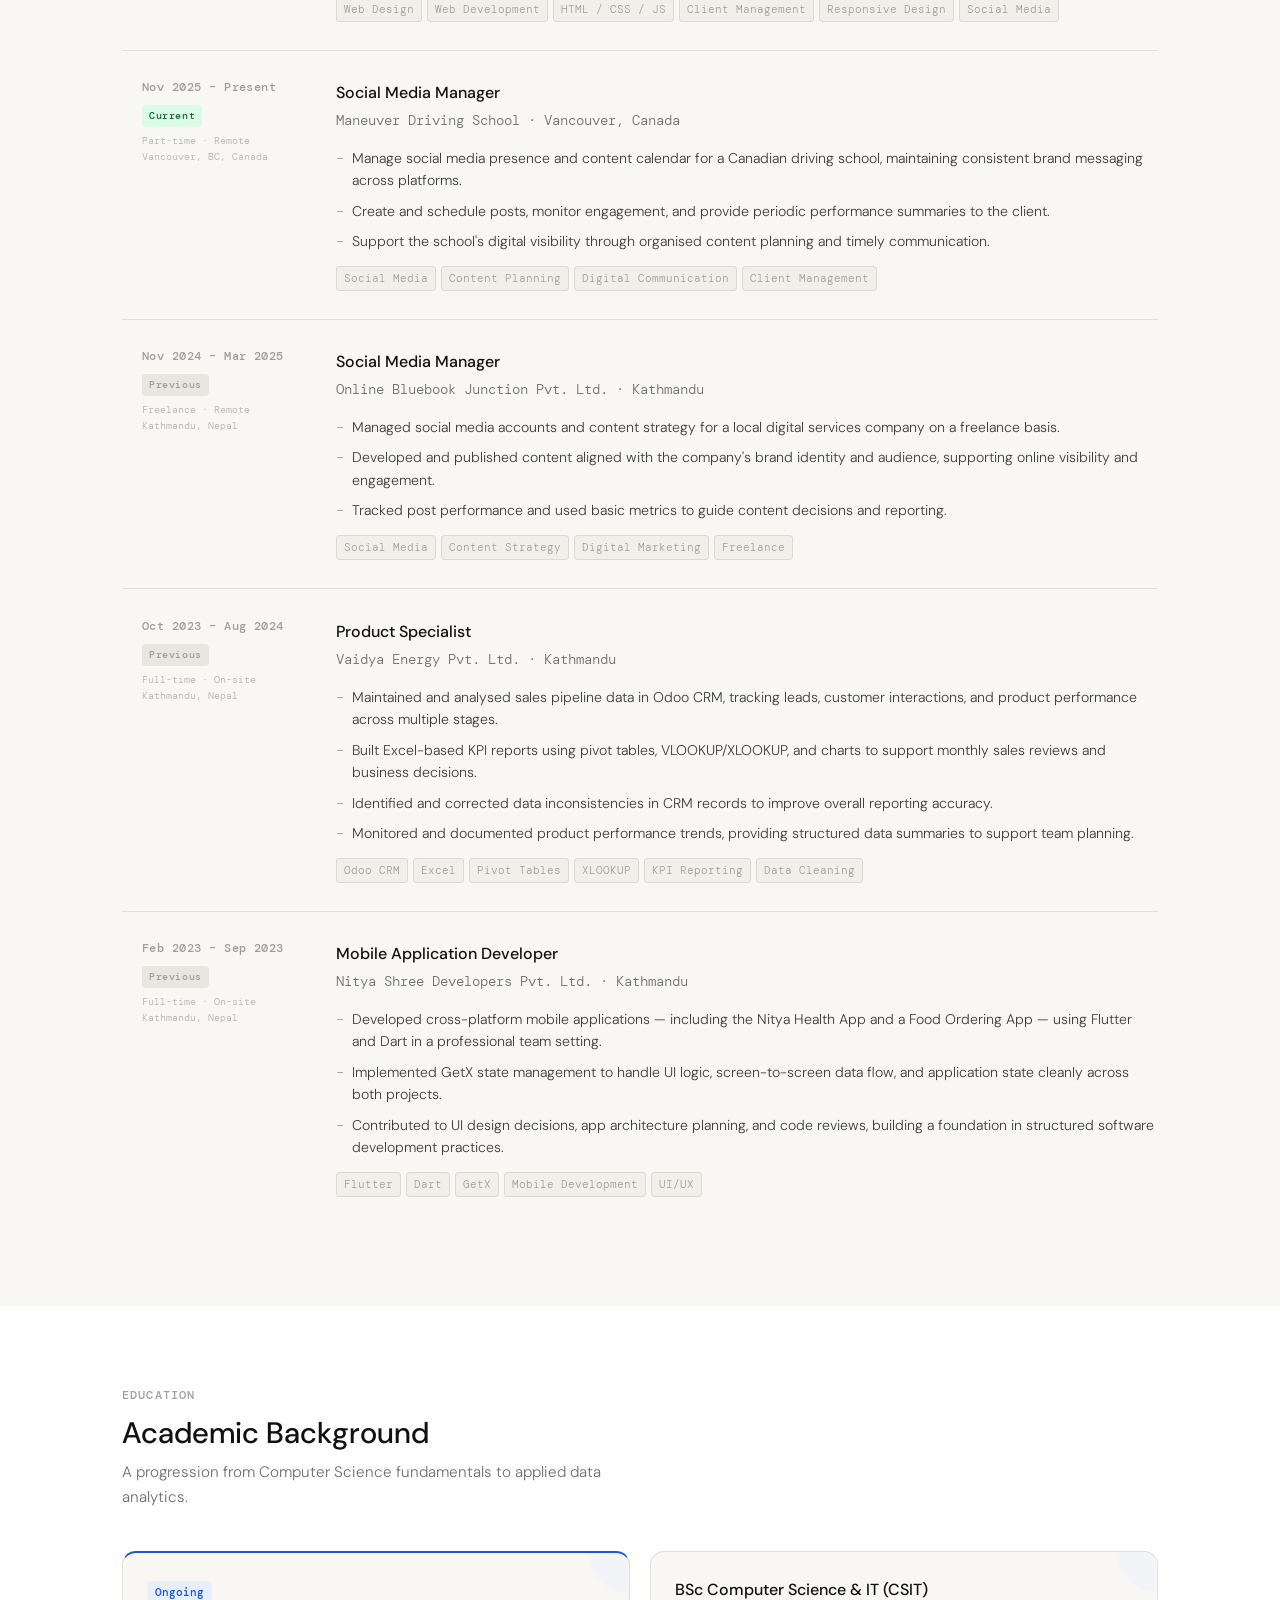
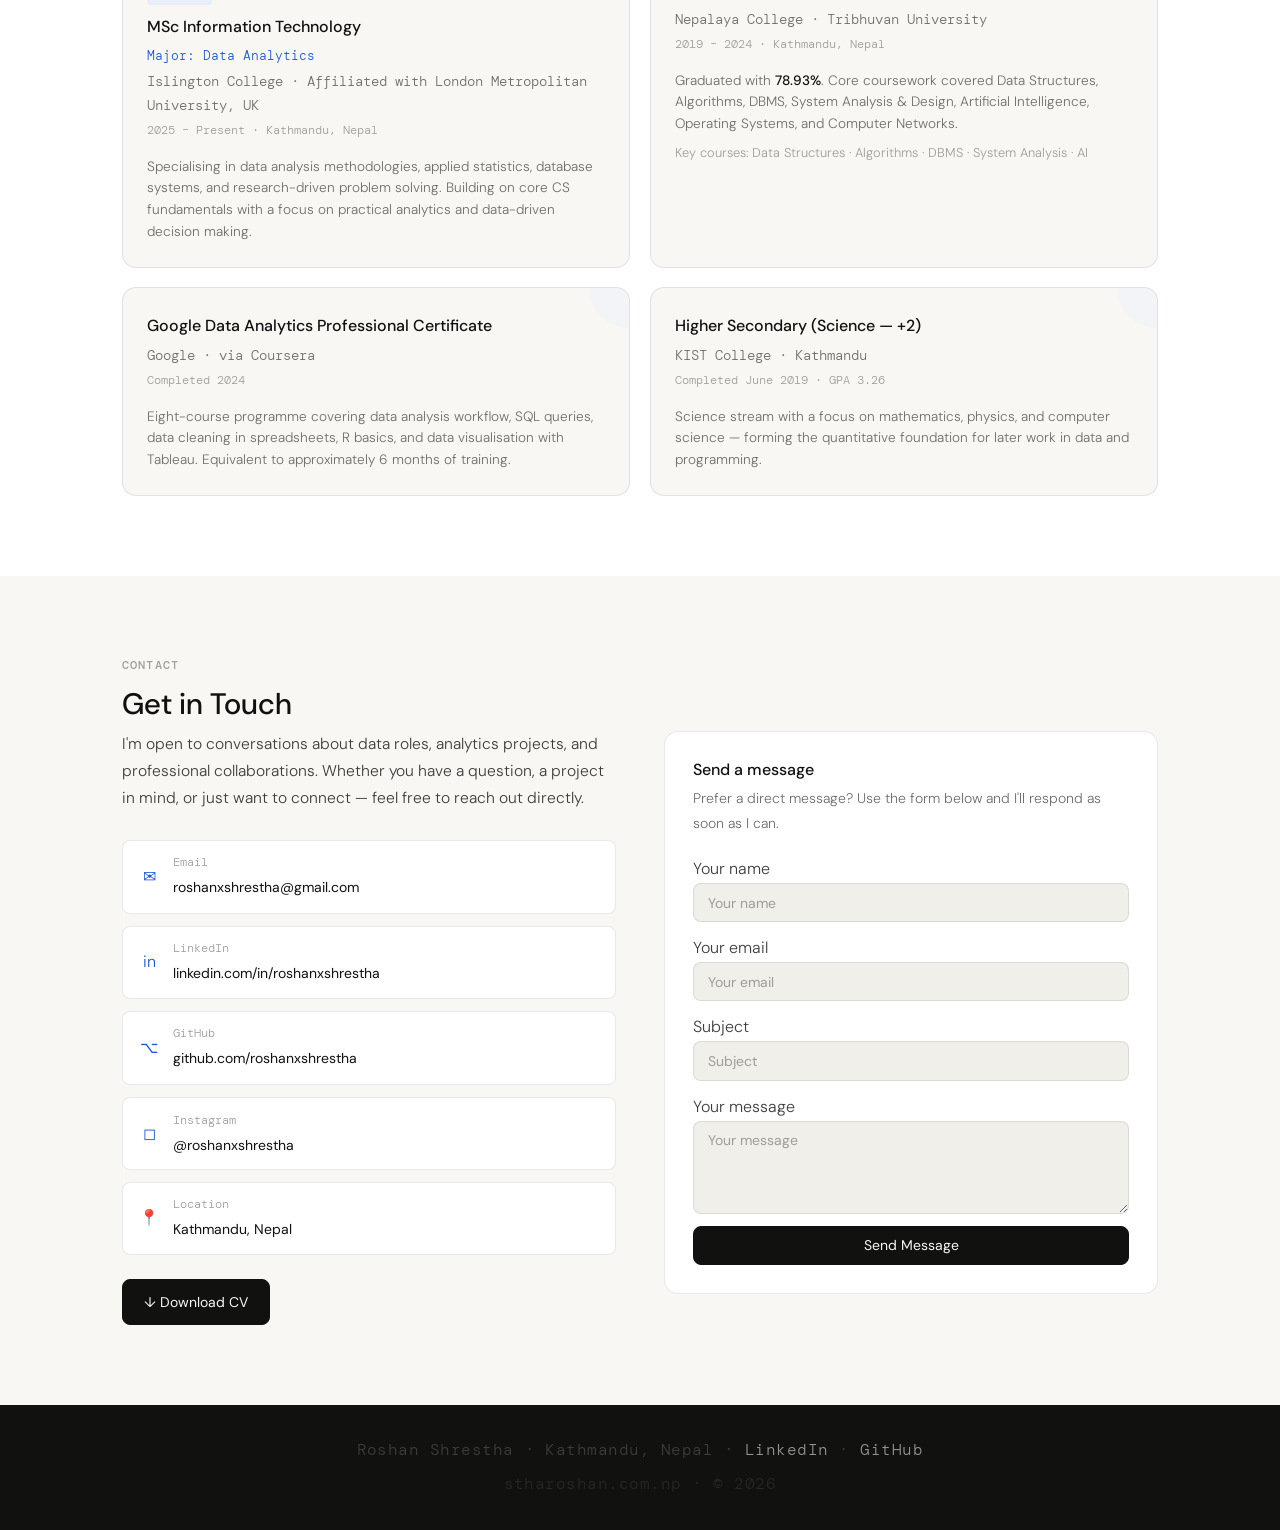
==== commit 44dae2aa: "update form" ====
--- a/index.html
+++ b/index.html
@@ -12,7 +12,7 @@
     />
     <meta
       name="keywords"
-      content="Roshan Shrestha, Data Analyst Nepal, Data Analyst Kathmandu, Junior Data Analyst Nepal, Entry-Level Data Analyst, Excel Dashboard Analyst, SQL Portfolio, Data Analytics Student Nepal, Roshan Shrestha Kathmandu, roshanxshrestha, stharoshan, SQL analyst Nepal, Excel analyst Nepal, Islington College data analytics, BSc CSIT Nepal, data analyst portfolio Nepal, junior business development manager Nepal"
+      content="Roshan Shrestha, Data Analyst Nepal, Data Analyst Kathmandu, Roshan Shrestha Kathmandu, roshanxshrestha, stharoshan, SQL analyst Nepal, Excel analyst Nepal, Islington College data analytics, BSc CSIT Nepal, data analyst portfolio Nepal, junior business development manager Nepal"
     />
     <meta name="author" content="Roshan Shrestha" />
     <meta
@@ -255,21 +255,17 @@
     </script>
 
     <!-- ═══ FAVICONS ═══ -->
+    <link rel="icon" href="./assets/images/favicon.ico" type="image/x-icon" />
     <link
       rel="icon"
-      href="./assets/images/favicon/favicon.ico"
-      type="image/x-icon"
-    />
-    <link
-      rel="icon"
-      href="./assets/images/favicon-192x192.png"
-      sizes="192x192"
+      href="./assets/images/favicon-32x32.png"
+      sizes="32x32"
       type="image/png"
     />
     <link
       rel="icon"
-      href="./assets/images/favicon-512x512.png"
-      sizes="512x512"
+      href="./assets/images/favicon-16x16.png"
+      sizes="16x16"
       type="image/png"
     />
     <link
@@ -638,10 +634,9 @@
               <div
                 class="about-photo-placeholder"
                 role="img"
-                aria-label="Professional profile photo placeholder"
+                aria-label="Profile photo placeholder"
               >
-                <span class="about-photo-initials">RS</span>
-                <span class="about-photo-caption">Profile photo</span>
+                [ Profile photo ]
               </div>
               <div class="about-badge" aria-hidden="true">
                 <div class="about-badge-label">Currently at</div>
@@ -881,7 +876,7 @@
 
           <div class="projects-grid" role="list" aria-label="Project portfolio">
             <!-- SYSTEM: Rudra Origins Operations -->
-            <article class="project-card data featured" role="listitem">
+            <article class="project-card data" role="listitem">
               <span class="project-type-badge badge-data"
                 >Operations System</span
               >
@@ -912,7 +907,7 @@
             </article>
 
             <!-- WEB: Maneuver Driving School -->
-            <article class="project-card featured" role="listitem">
+            <article class="project-card" role="listitem">
               <span class="project-type-badge badge-web"
                 >Web + Social (International)</span
               >
@@ -948,7 +943,7 @@
             </article>
 
             <!-- ECOMMERCE: Kicksy Nepal -->
-            <article class="project-card featured" role="listitem">
+            <article class="project-card" role="listitem">
               <span class="project-type-badge badge-web"
                 >E-Commerce · Founder</span
               >
@@ -1567,14 +1562,6 @@
                 out directly.
               </p>
 
-              <div class="contact-availability" id="contact-availability">
-                <span class="contact-availability-label">Open to</span>
-                <p id="contact-open-to">
-                  Junior data analyst roles, internships, freelance reporting dashboards,
-                  business data projects, and professional collaborations.
-                </p>
-              </div>
-
               <!-- Dynamic contact links — populated by sheets.js from the 'contact' tab.
              Static fallback links are shown until the sheet loads. -->
               <div
@@ -1647,14 +1634,7 @@
                 </div>
               </div>
 
-              <div class="contact-cv-card" id="contact-cv-card">
-                <div>
-                  <span class="contact-cv-kicker">Quick overview</span>
-                  <h3 id="contact-cv-title">Prefer a resume-style summary?</h3>
-                  <p id="contact-cv-subtext">
-                    Download the latest CV for education, experience, tools, and project highlights.
-                  </p>
-                </div>
+              <div style="margin-top: 1.5rem">
                 <a
                   href="./assets/pdf/RoshanShrestha_CV.pdf"
                   target="_blank"
@@ -1709,9 +1689,8 @@
                   id="cf-subject"
                   class="contact-field"
                   type="text"
-                  name="subject"
+                  name="_subject"
                   placeholder="Subject"
-                  required
                 />
                 <label for="cf-message" class="sr-only">Your message</label>
                 <textarea
@@ -1744,30 +1723,22 @@
               </form>
 
               <!-- Success state: hidden until form submits OK -->
-              <div id="cf-success" hidden aria-live="polite">
-                <div class="cf-success-inner">
-                  <div class="cf-success-icon" aria-hidden="true">
-                    <svg viewBox="0 0 52 52" class="cf-checkmark">
-                      <circle
-                        class="cf-checkmark-circle"
-                        cx="26"
-                        cy="26"
-                        r="24"
-                        fill="none"
-                      />
-                      <path
-                        class="cf-checkmark-tick"
-                        fill="none"
-                        d="M14 27l8 8 16-16"
-                      />
-                    </svg>
-                  </div>
-                  <p class="cf-success-kicker">Message received</p>
-                  <p class="cf-success-title" id="cf-success-title">Thank you for your message.</p>
-                  <p class="cf-success-sub" id="cf-success-sub">
-                    I appreciate you reaching out. Your message has been received successfully, and I will review it carefully before getting back to you.
+              <div id="cf-success" hidden>
+                <div style="text-align: center; padding: 2rem 1rem">
+                  <div style="font-size: 2.5rem; margin-bottom: 0.75rem">✓</div>
+                  <p
+                    style="
+                      font-size: 1rem;
+                      font-weight: 500;
+                      color: var(--ink);
+                      margin-bottom: 0.4rem;
+                    "
+                  >
+                    Message sent!
                   </p>
-                  <p class="cf-success-mono">Response will be sent to your email.</p>
+                  <p style="font-size: 0.875rem; color: var(--ink-3)">
+                    Thanks for reaching out — I'll get back to you soon.
+                  </p>
                 </div>
               </div>
             </div>
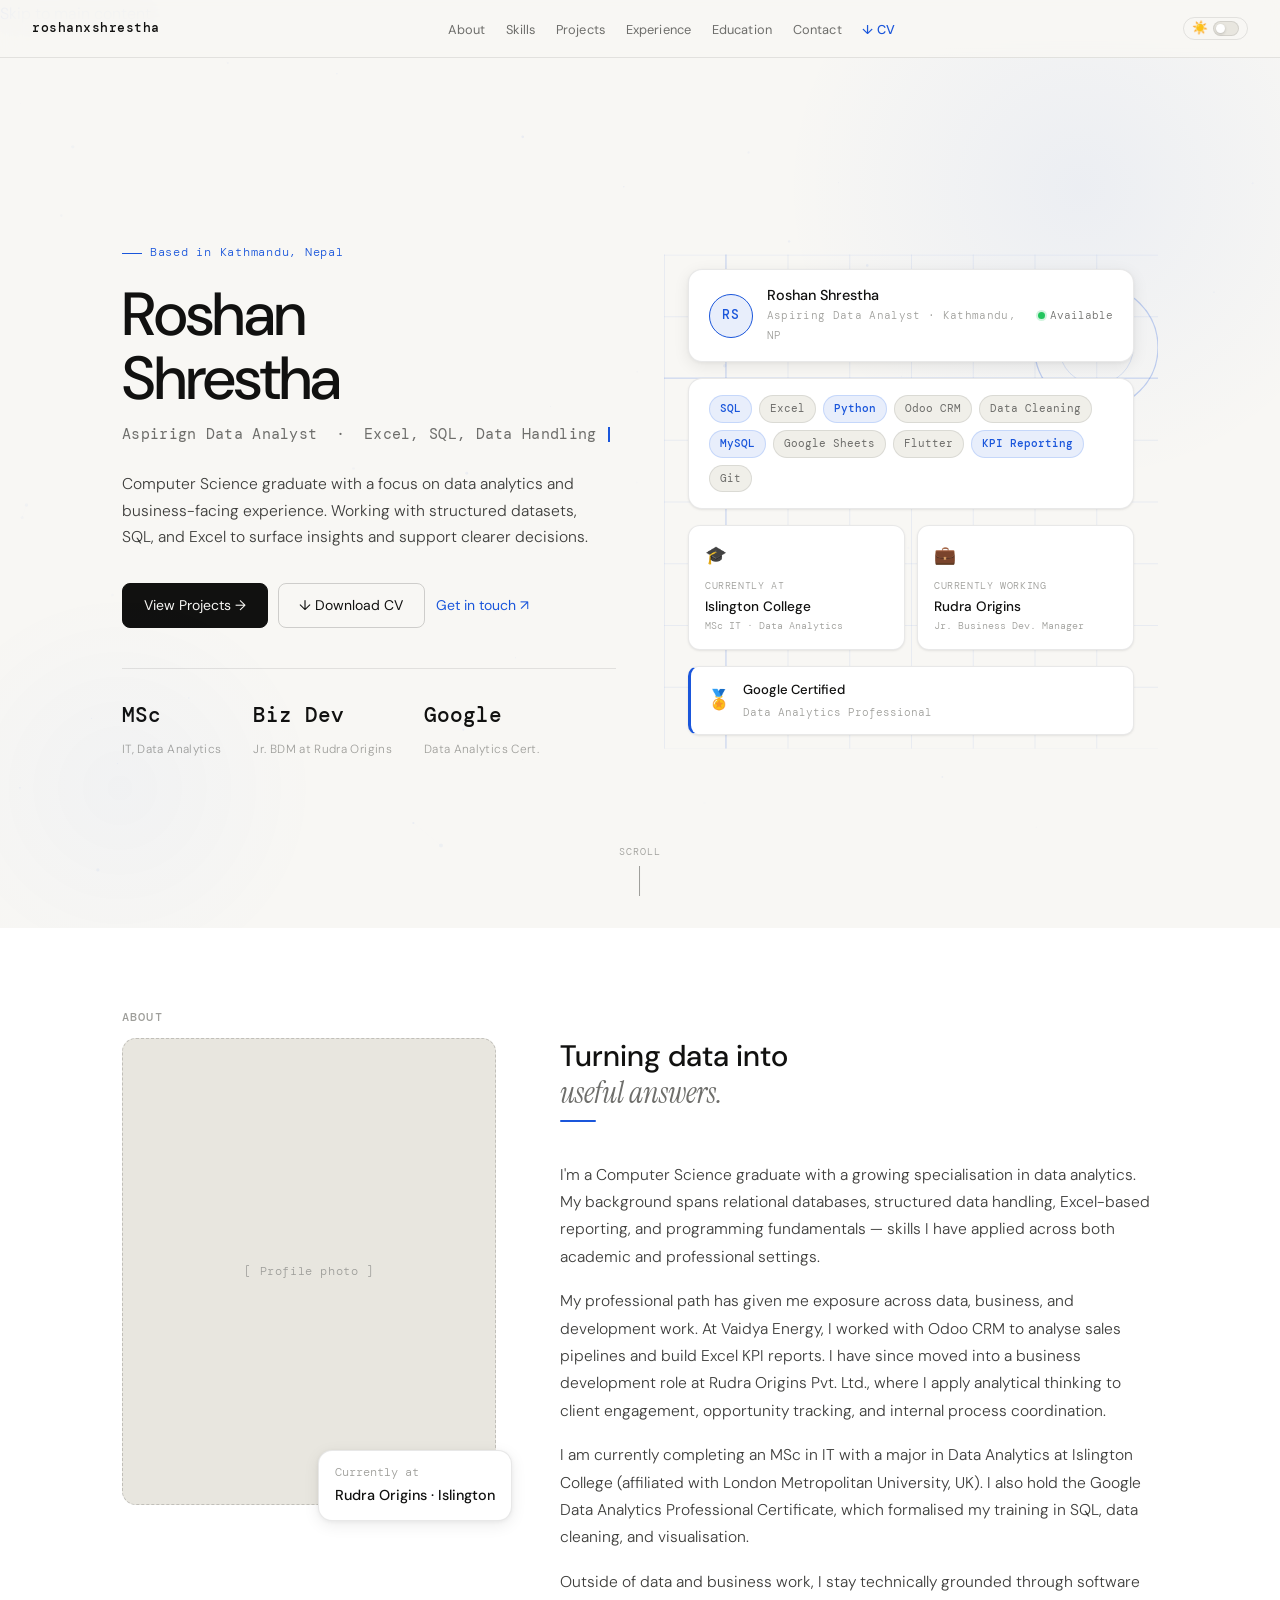
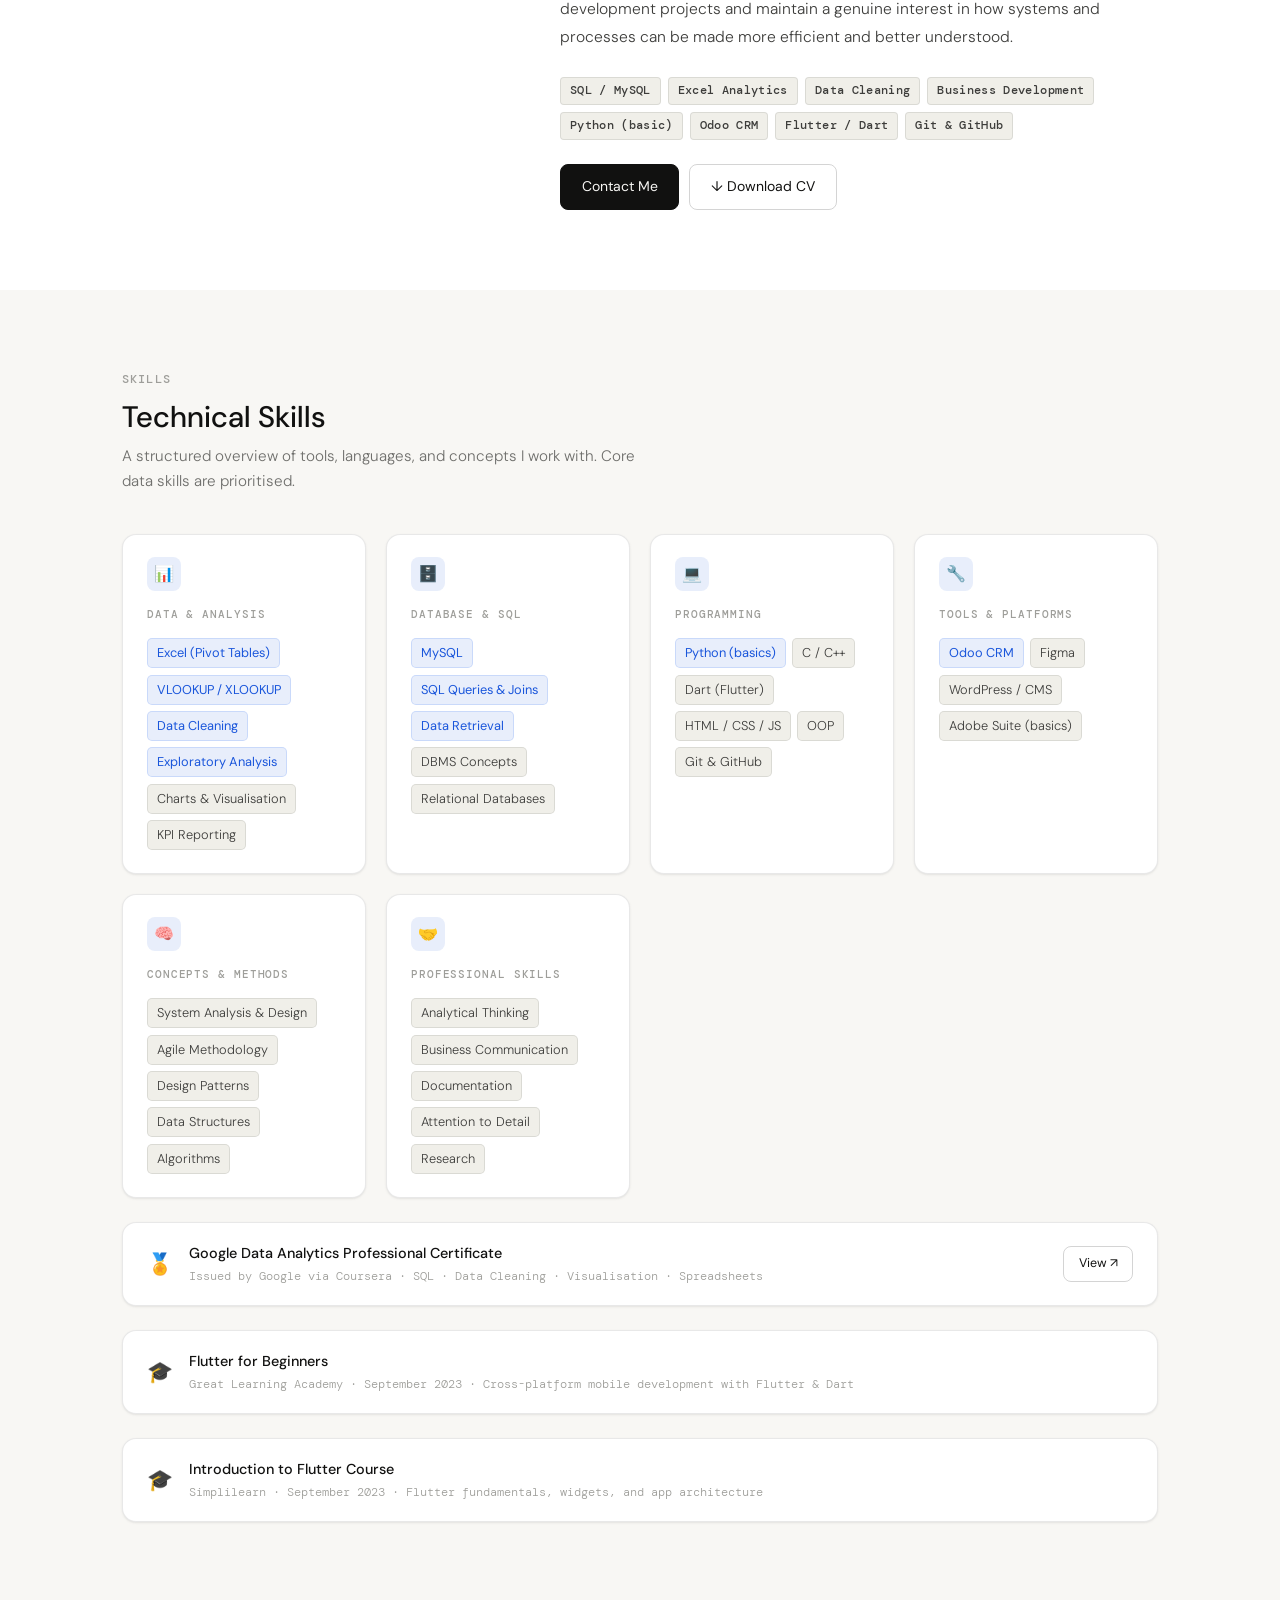
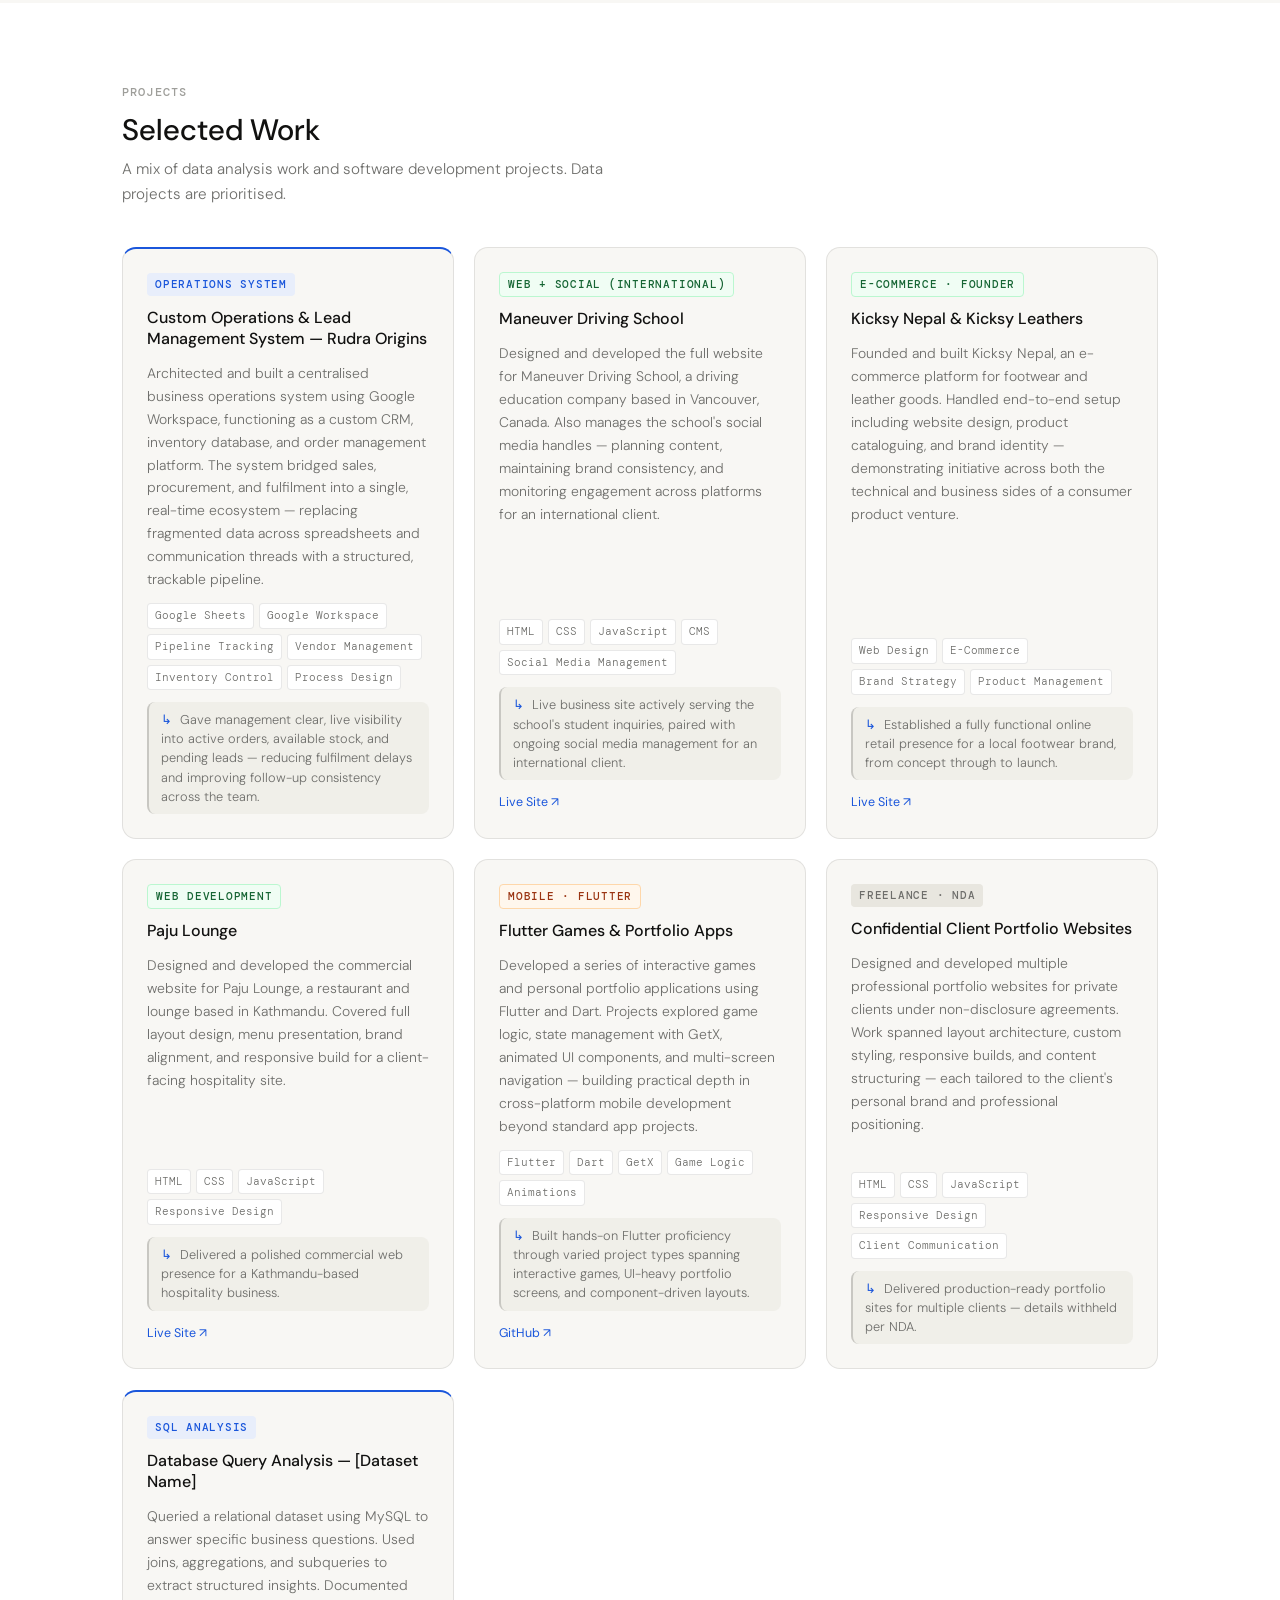
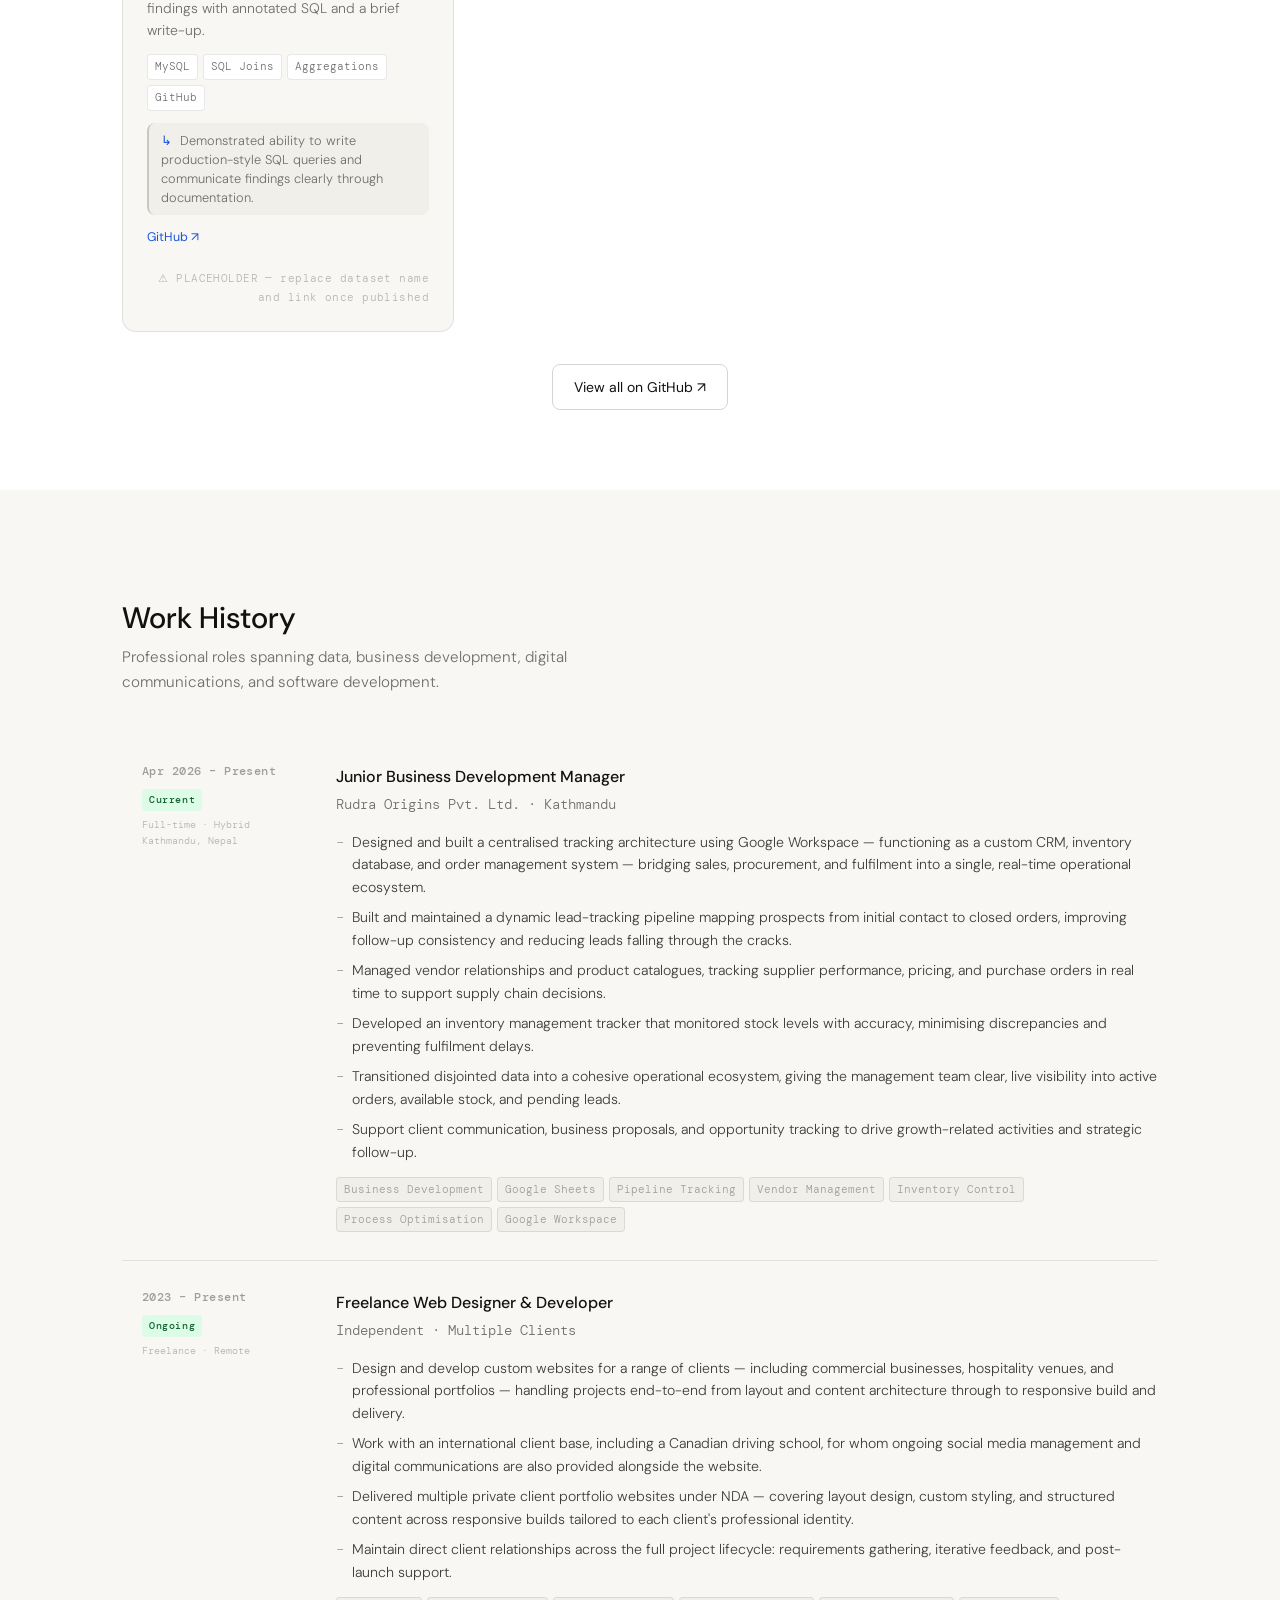
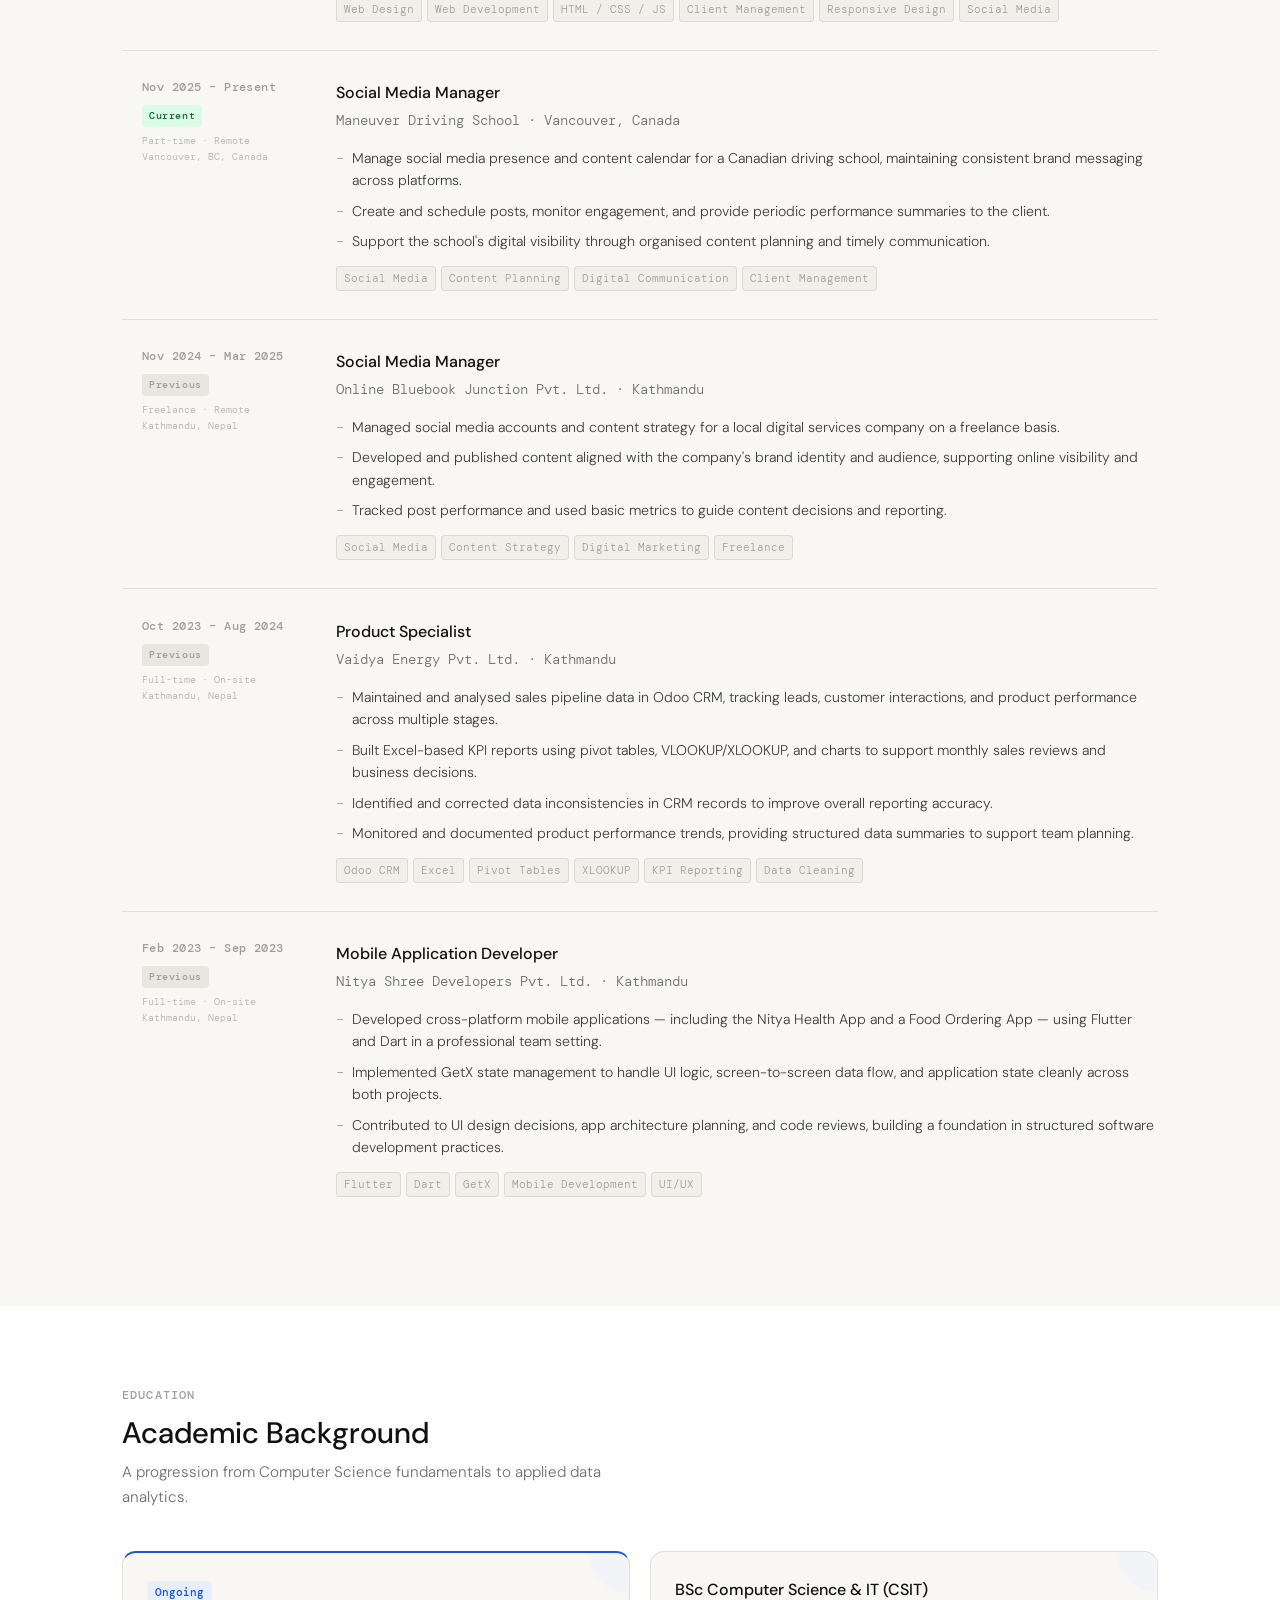
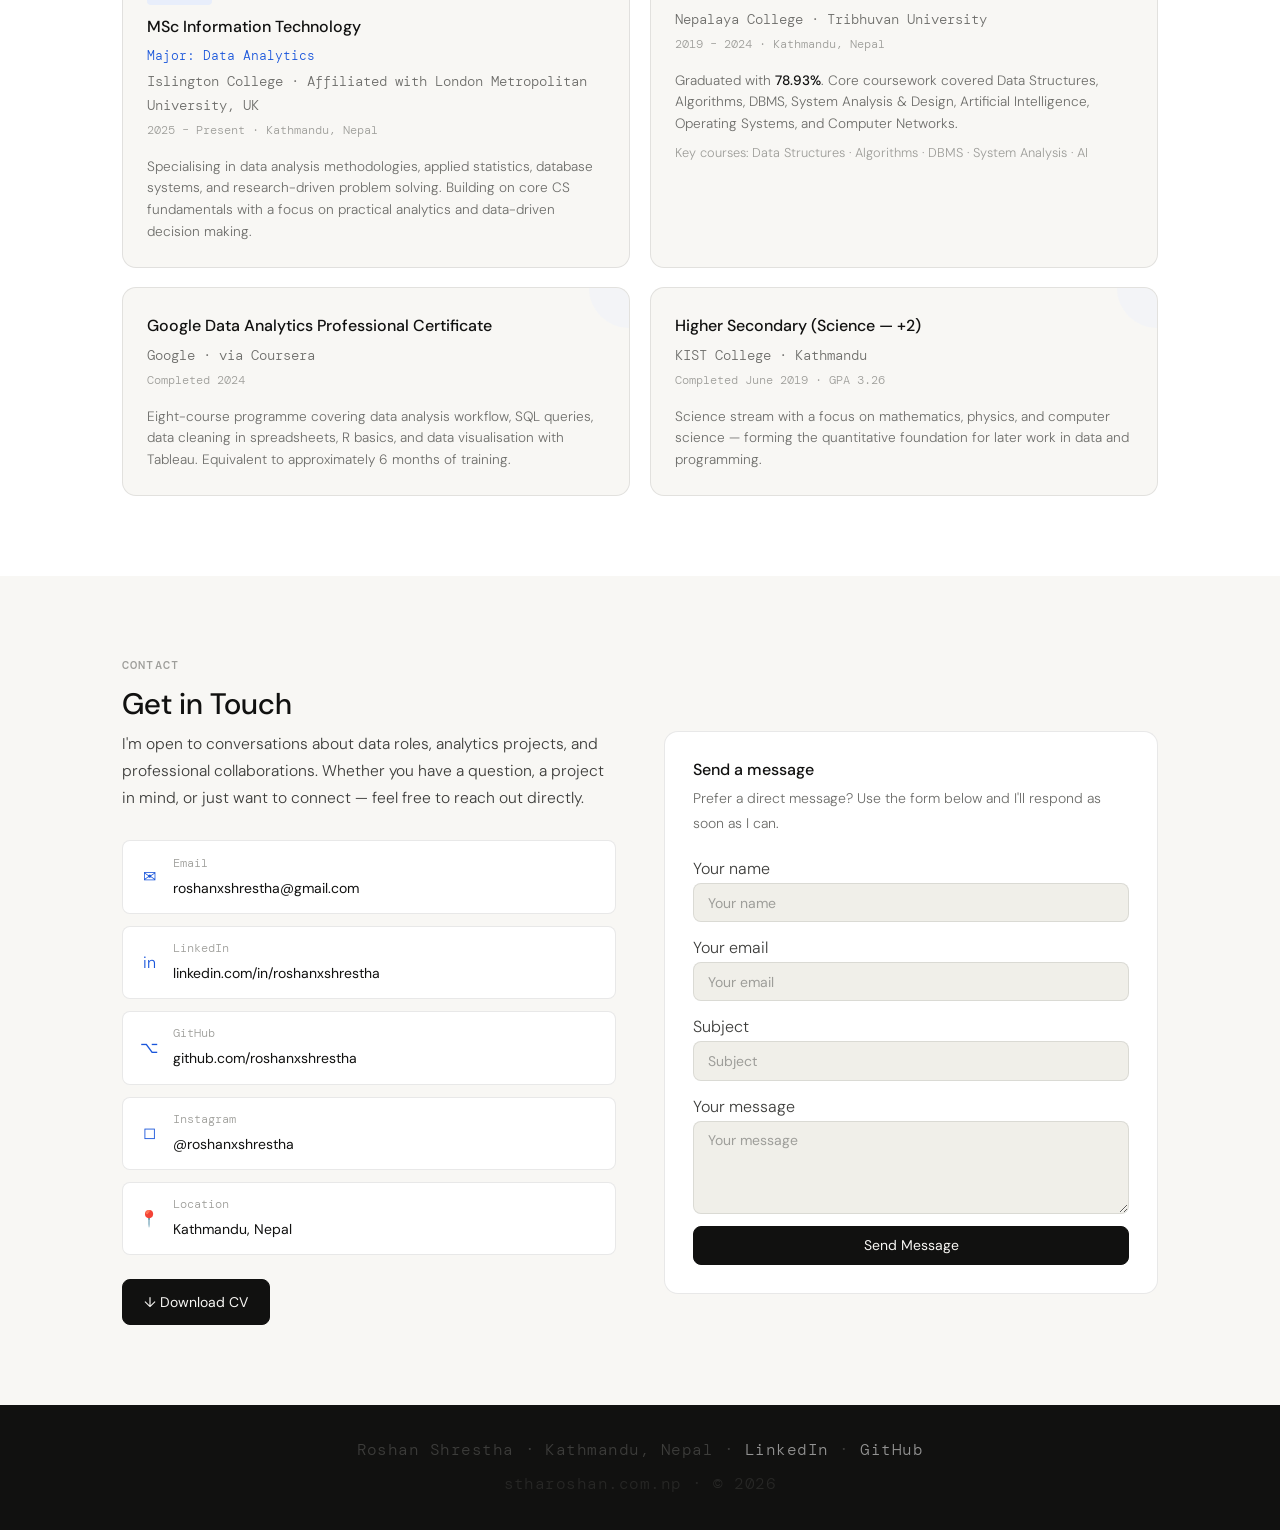
==== commit 3b07d991: "favicon update" ====
--- a/index.html
+++ b/index.html
@@ -255,22 +255,26 @@
     </script>
 
     <!-- ═══ FAVICONS ═══ -->
-    <link rel="icon" href="./assets/images/favicon.ico" type="image/x-icon" />
     <link
       rel="icon"
-      href="./assets/images/favicon-32x32.png"
-      sizes="32x32"
+      href="./assets/images/favicon/favicon.ico"
+      type="image/x-icon"
+    />
+    <link
+      rel="icon"
+      href="./assets/images/favicon/favicon-96x96.png"
+      sizes="96x96"
       type="image/png"
     />
     <link
       rel="icon"
-      href="./assets/images/favicon-16x16.png"
-      sizes="16x16"
+      href="./assets/images/favicon-96x96.png"
+      sizes="96x96"
       type="image/png"
     />
     <link
       rel="apple-touch-icon"
-      href="./assets/images/apple-touch-icon.png"
+      href="./assets/images/favicon/apple-touch-icon.png"
       sizes="180x180"
     />
     <link rel="manifest" href="./site.webmanifest" />
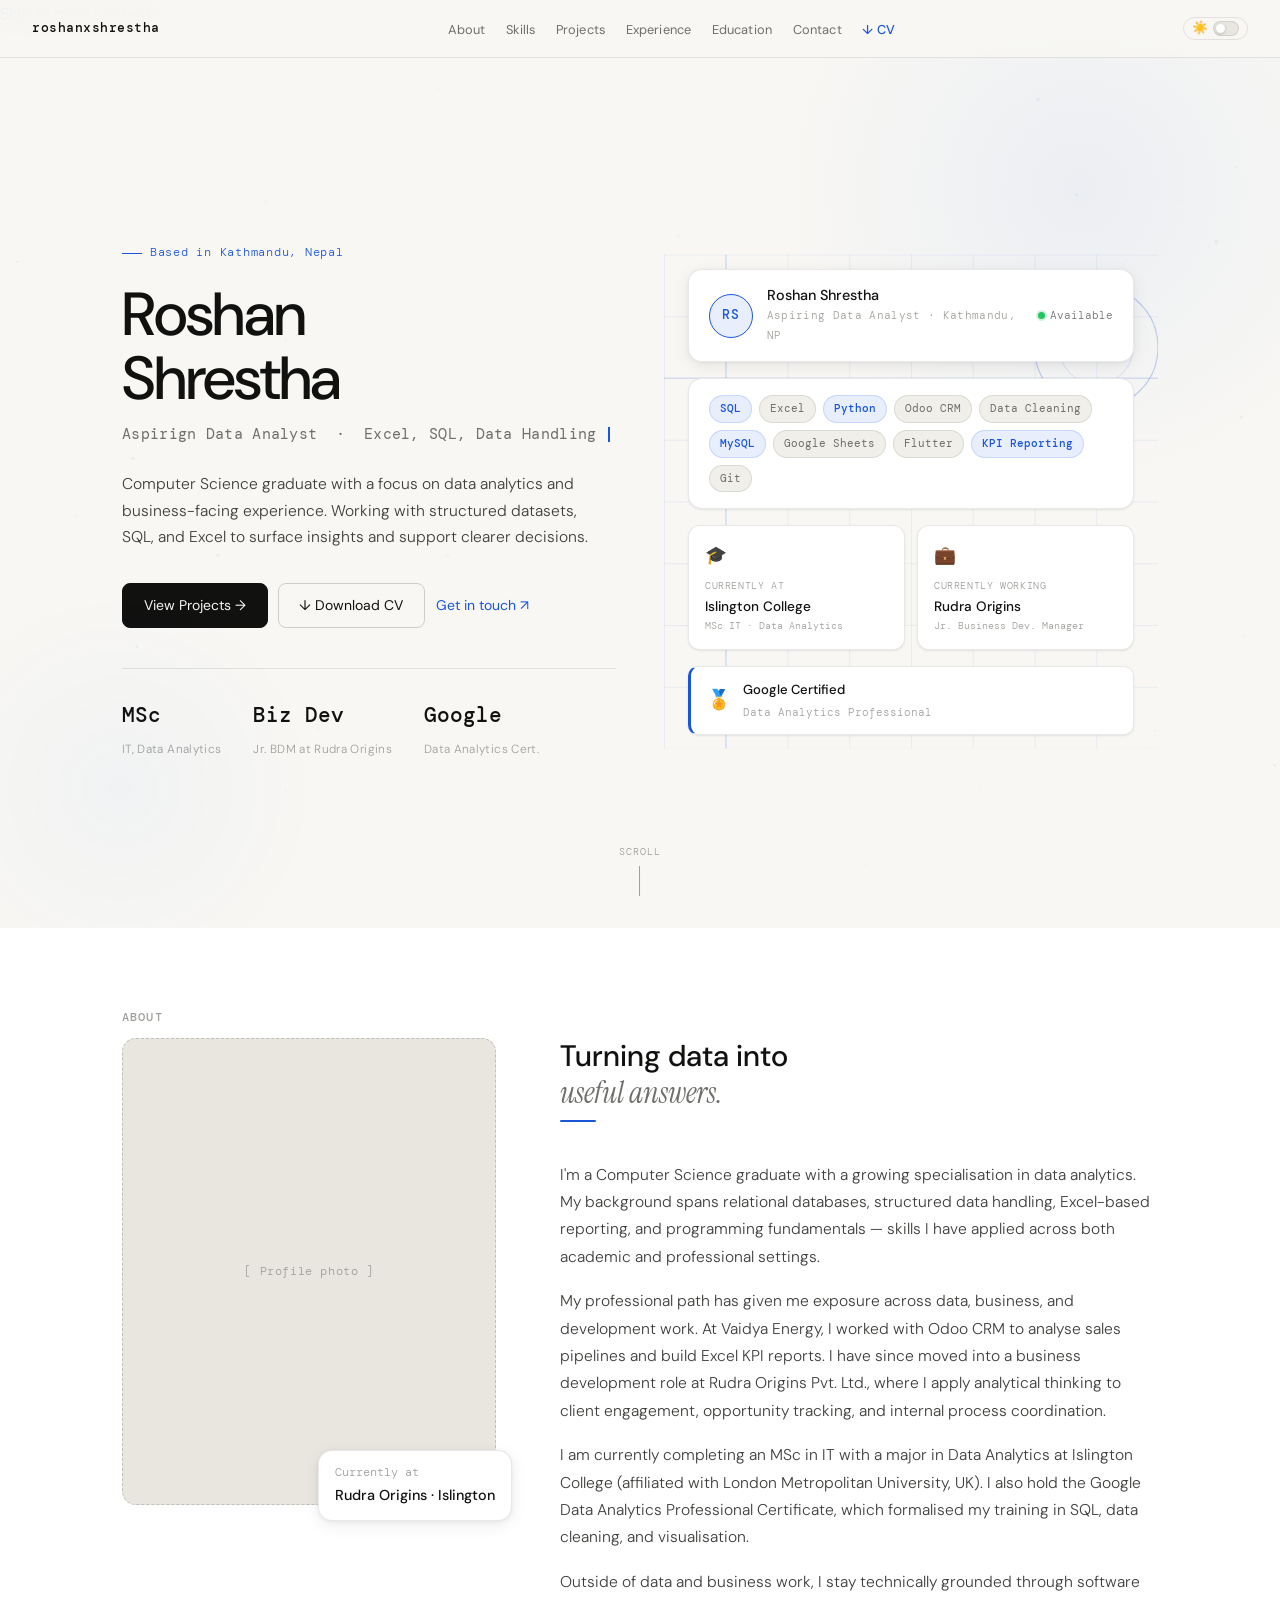
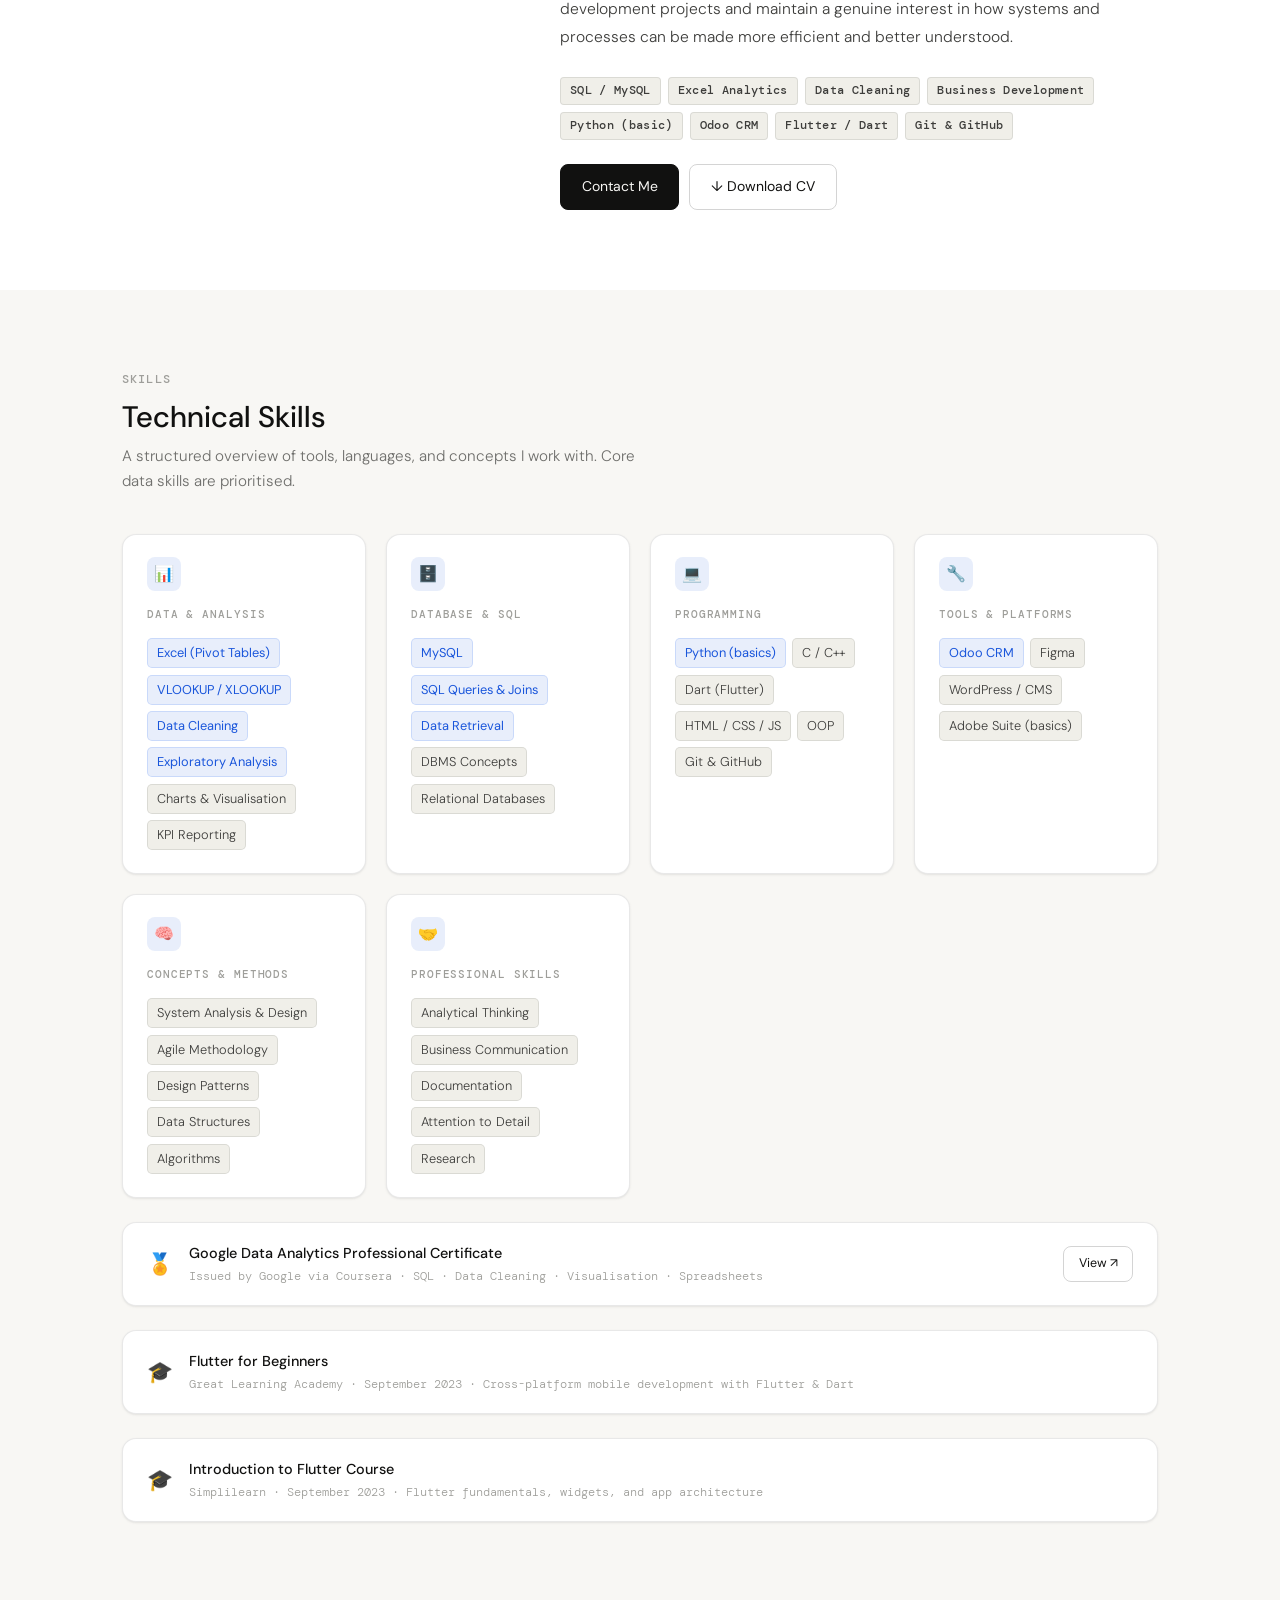
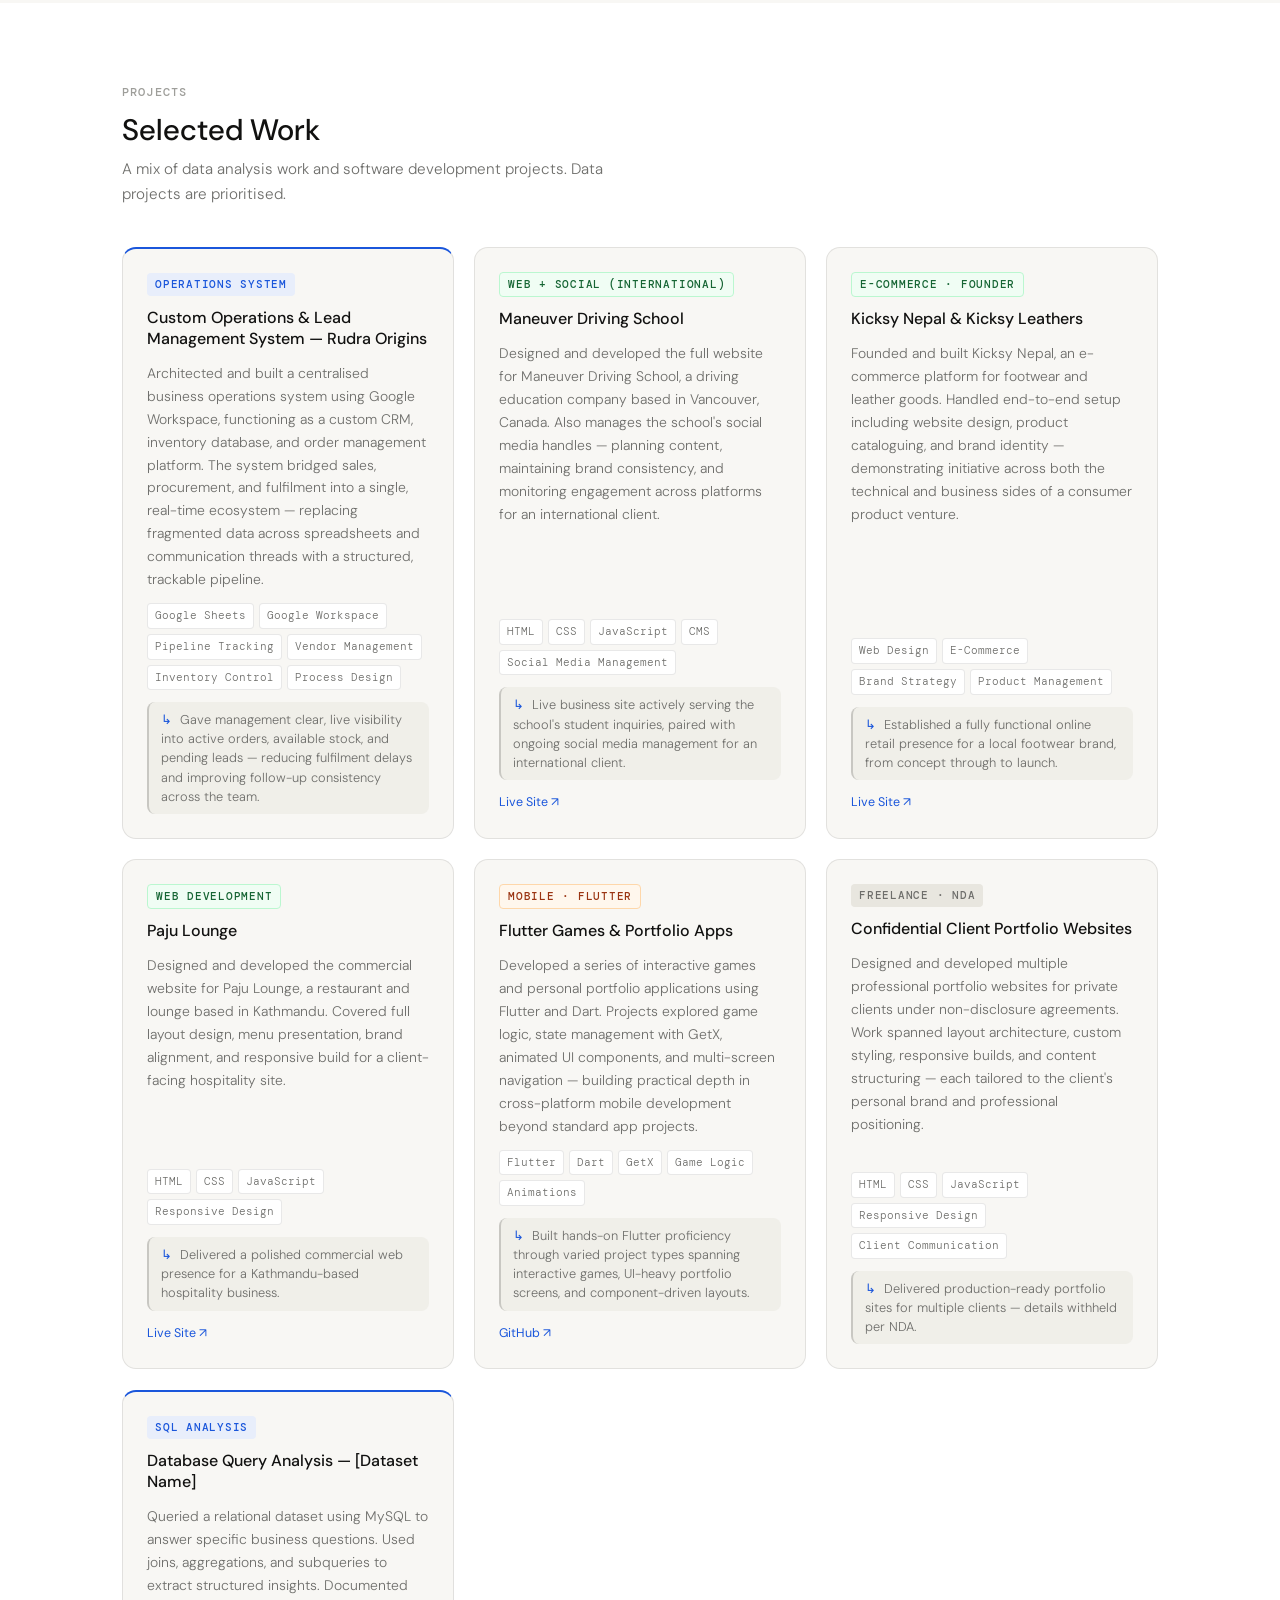
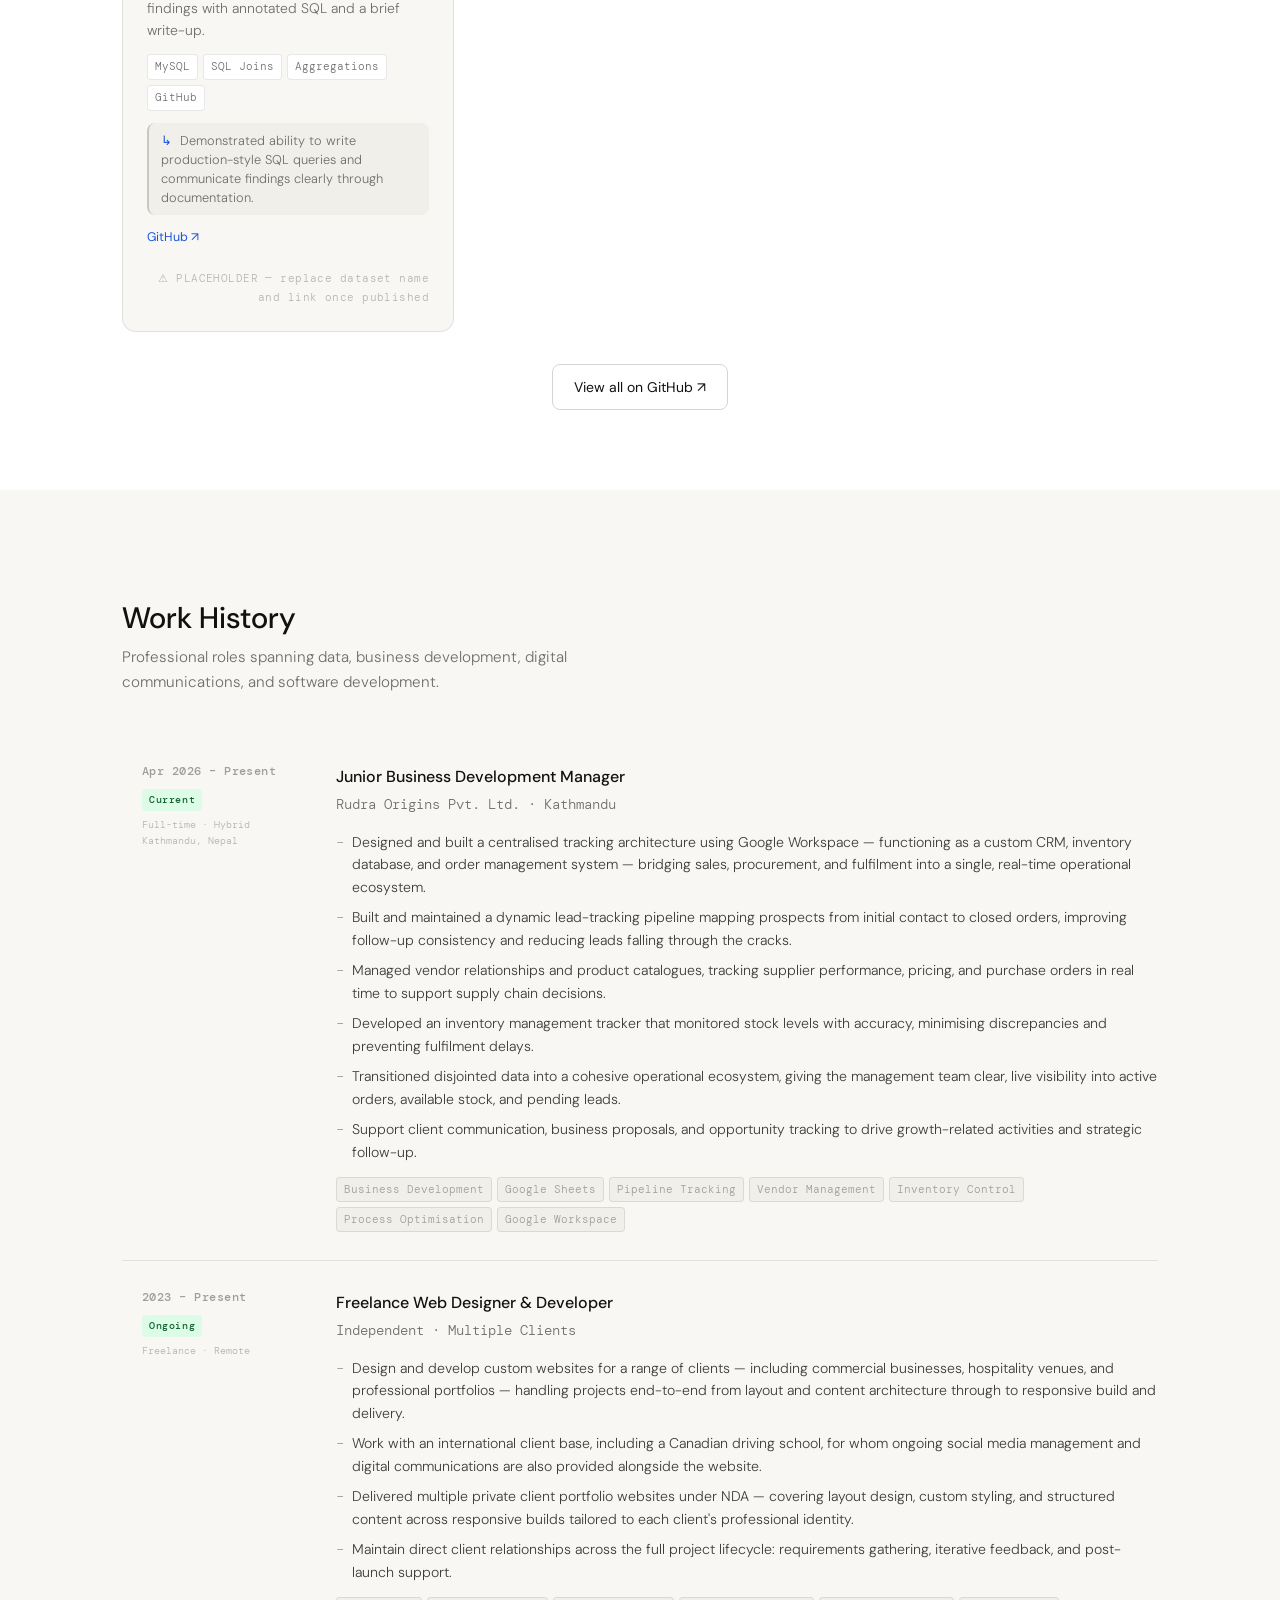
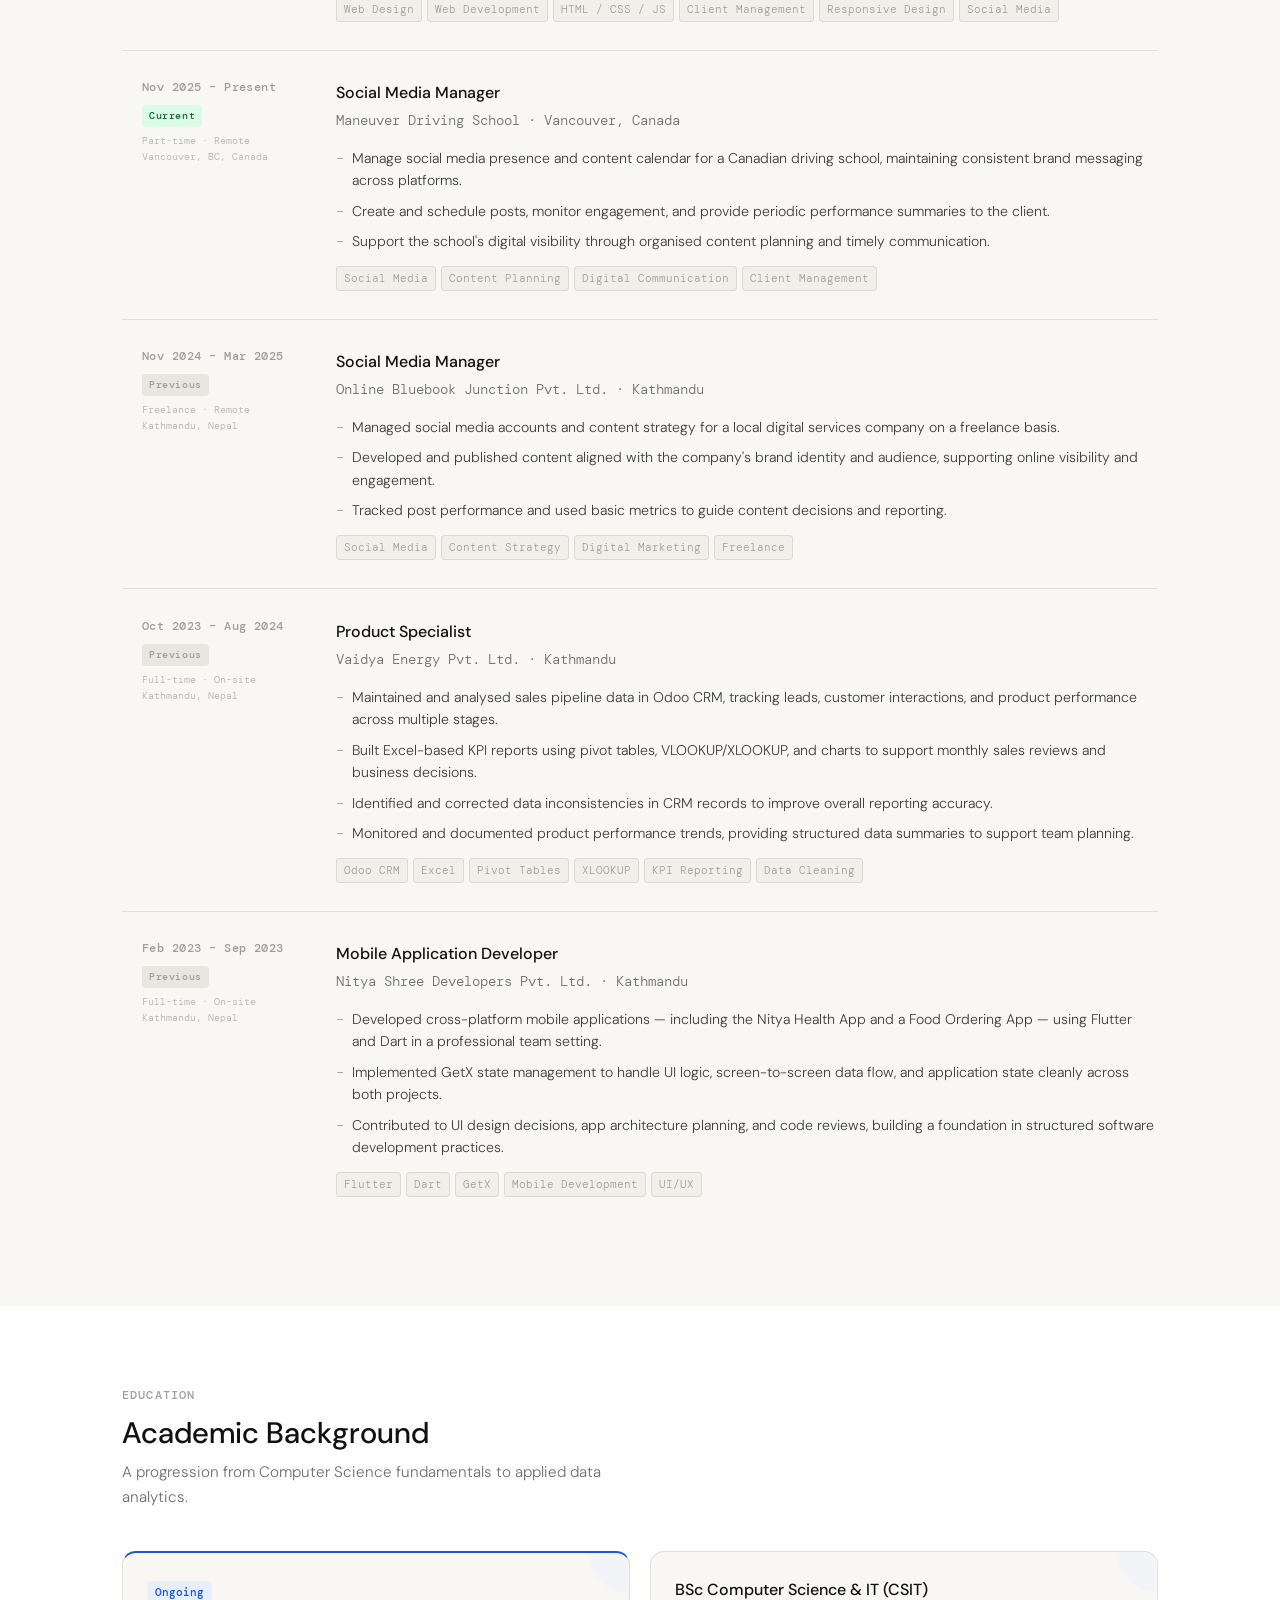
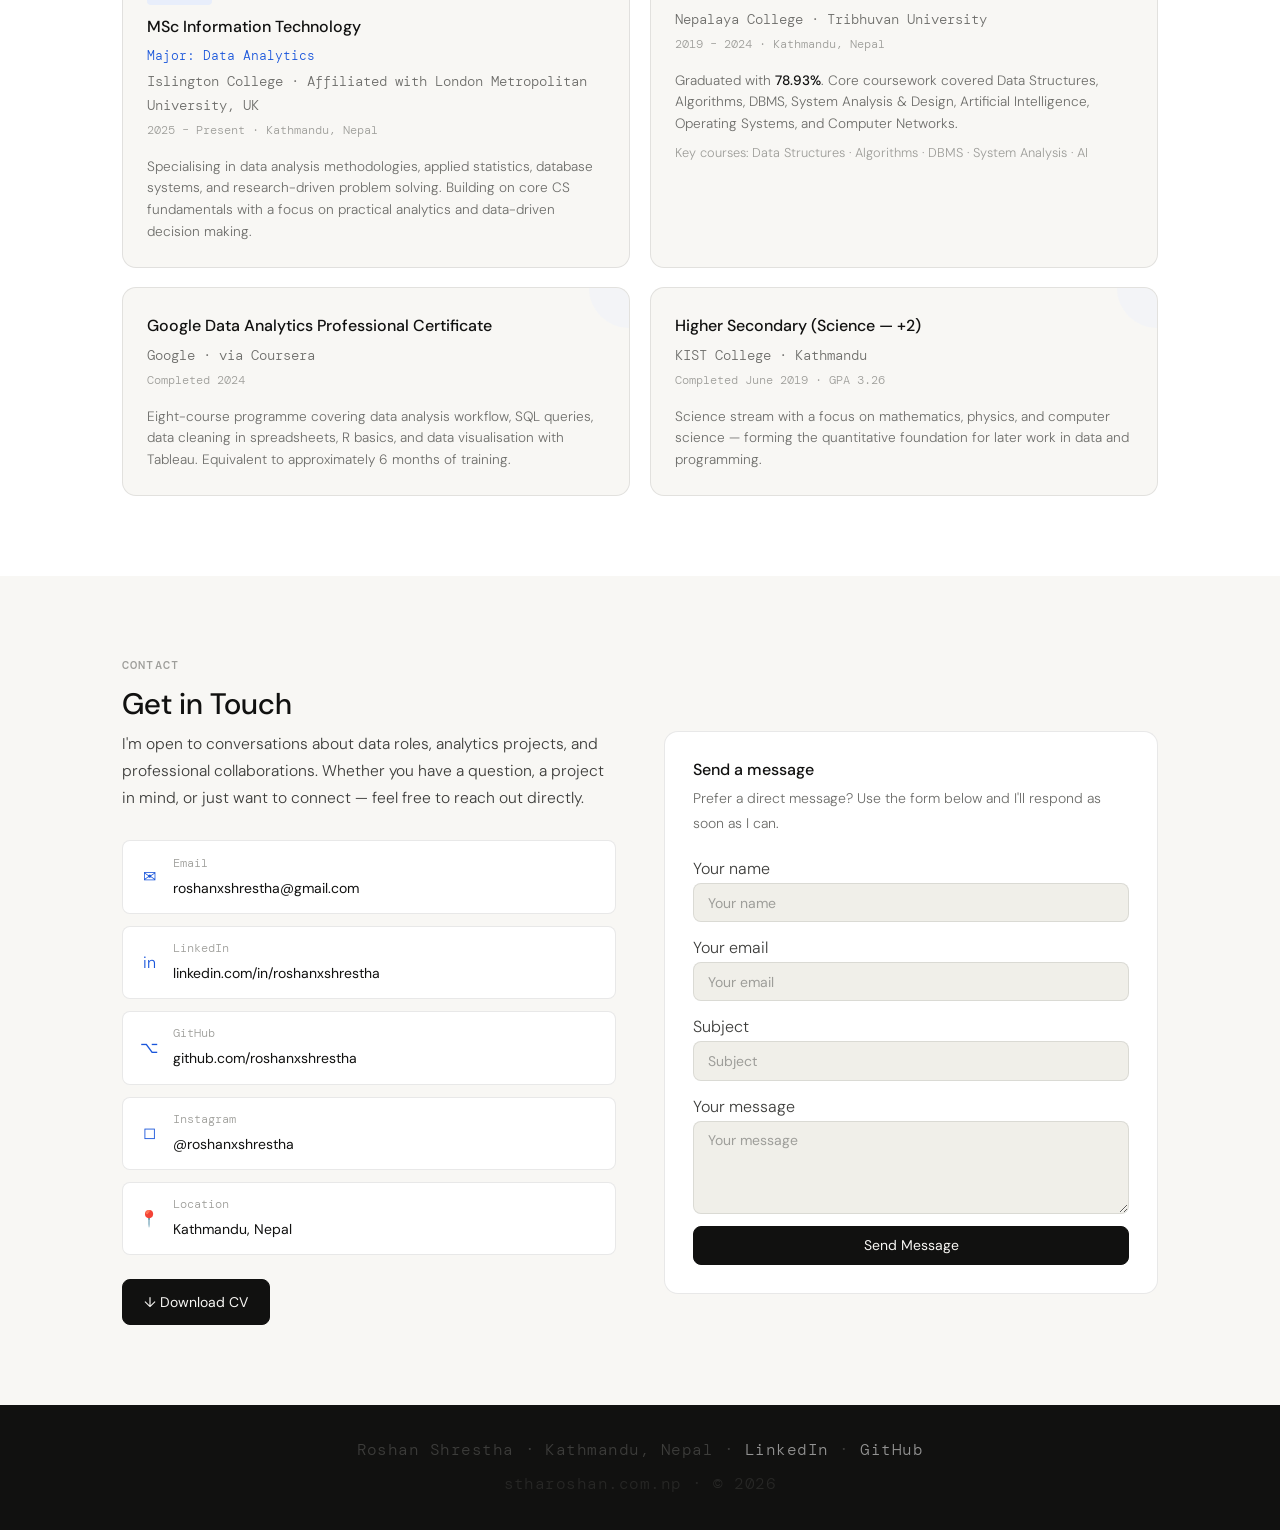
==== commit dabedf6a: "Update Coursera link for Google Data Analytics" ====
--- a/index.html
+++ b/index.html
@@ -827,7 +827,7 @@
                 </div>
               </div>
               <a
-                href="https://www.coursera.org/professional-certificates/google-data-analytics"
+                href="https://coursera.org/share/fb87bea2c4a04ebb0ed3ba315339a1a9"
                 target="_blank"
                 rel="noopener noreferrer"
                 class="btn btn-outline"
